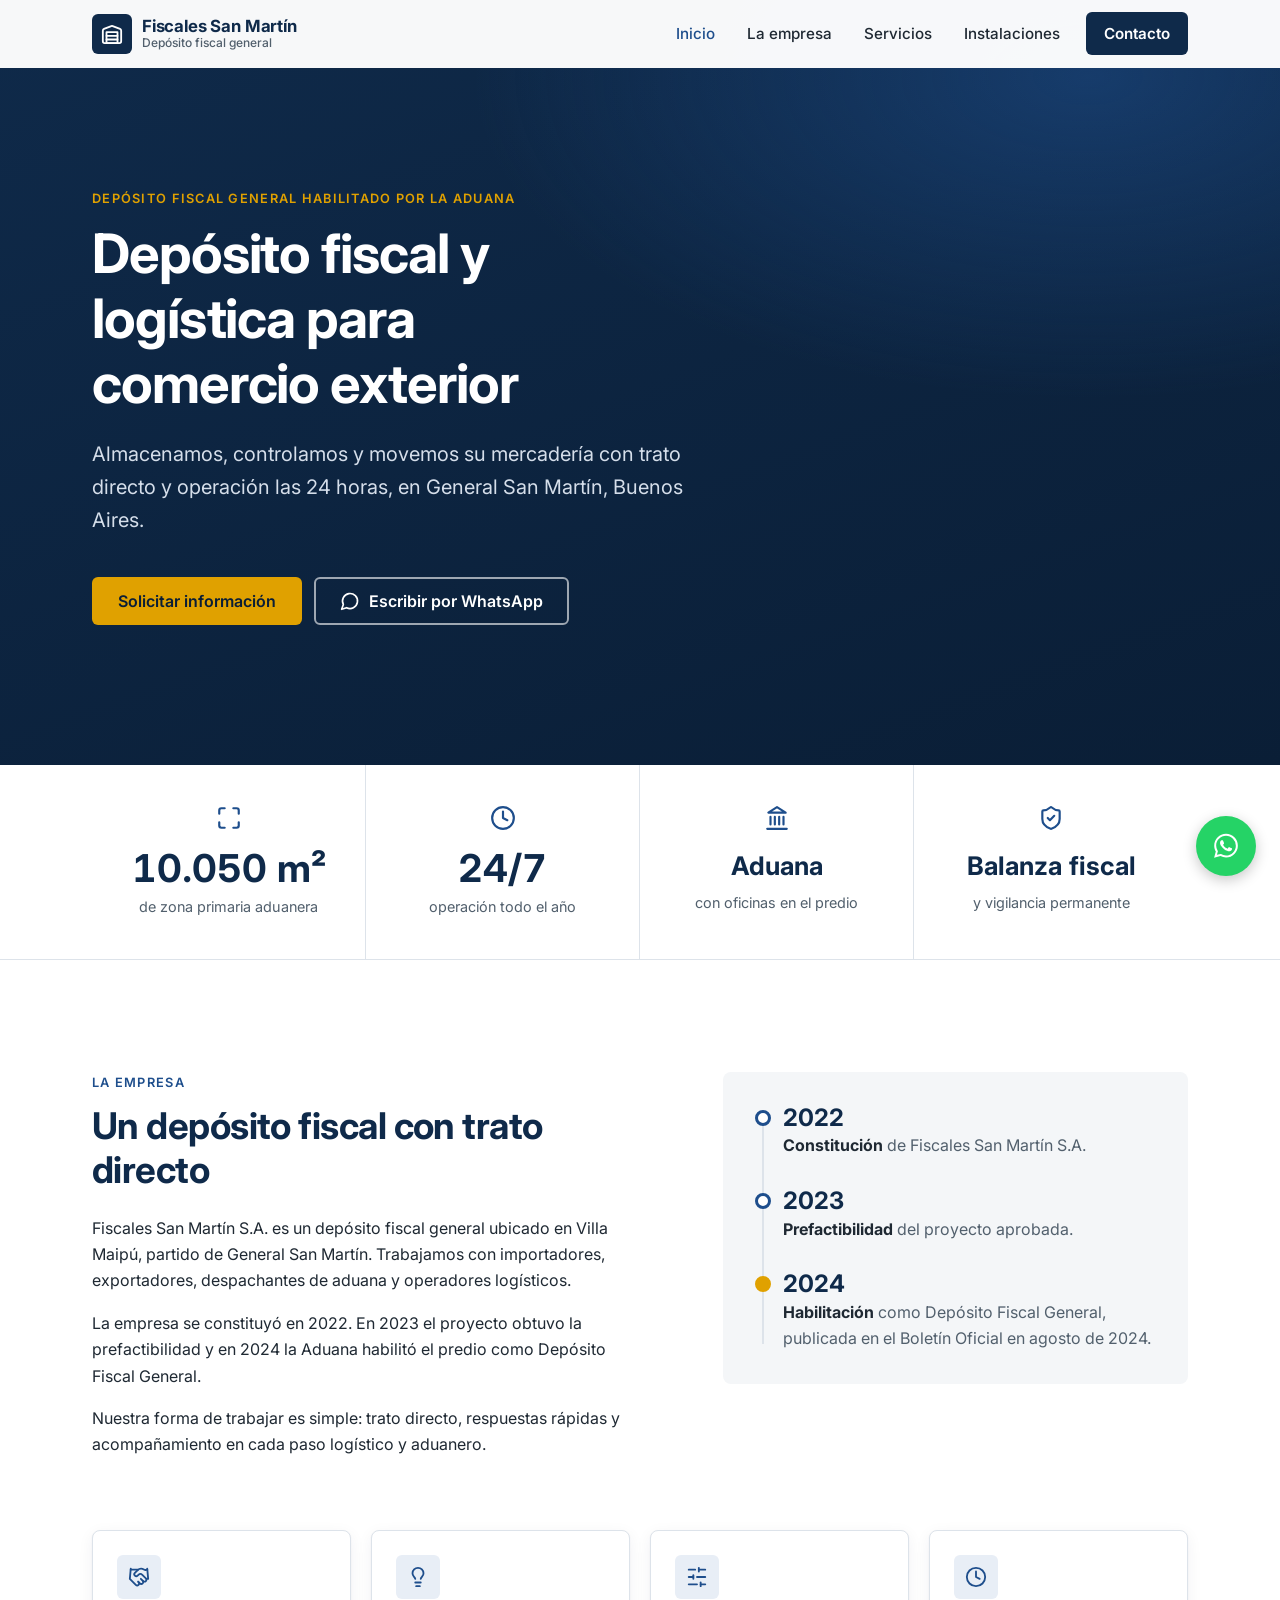
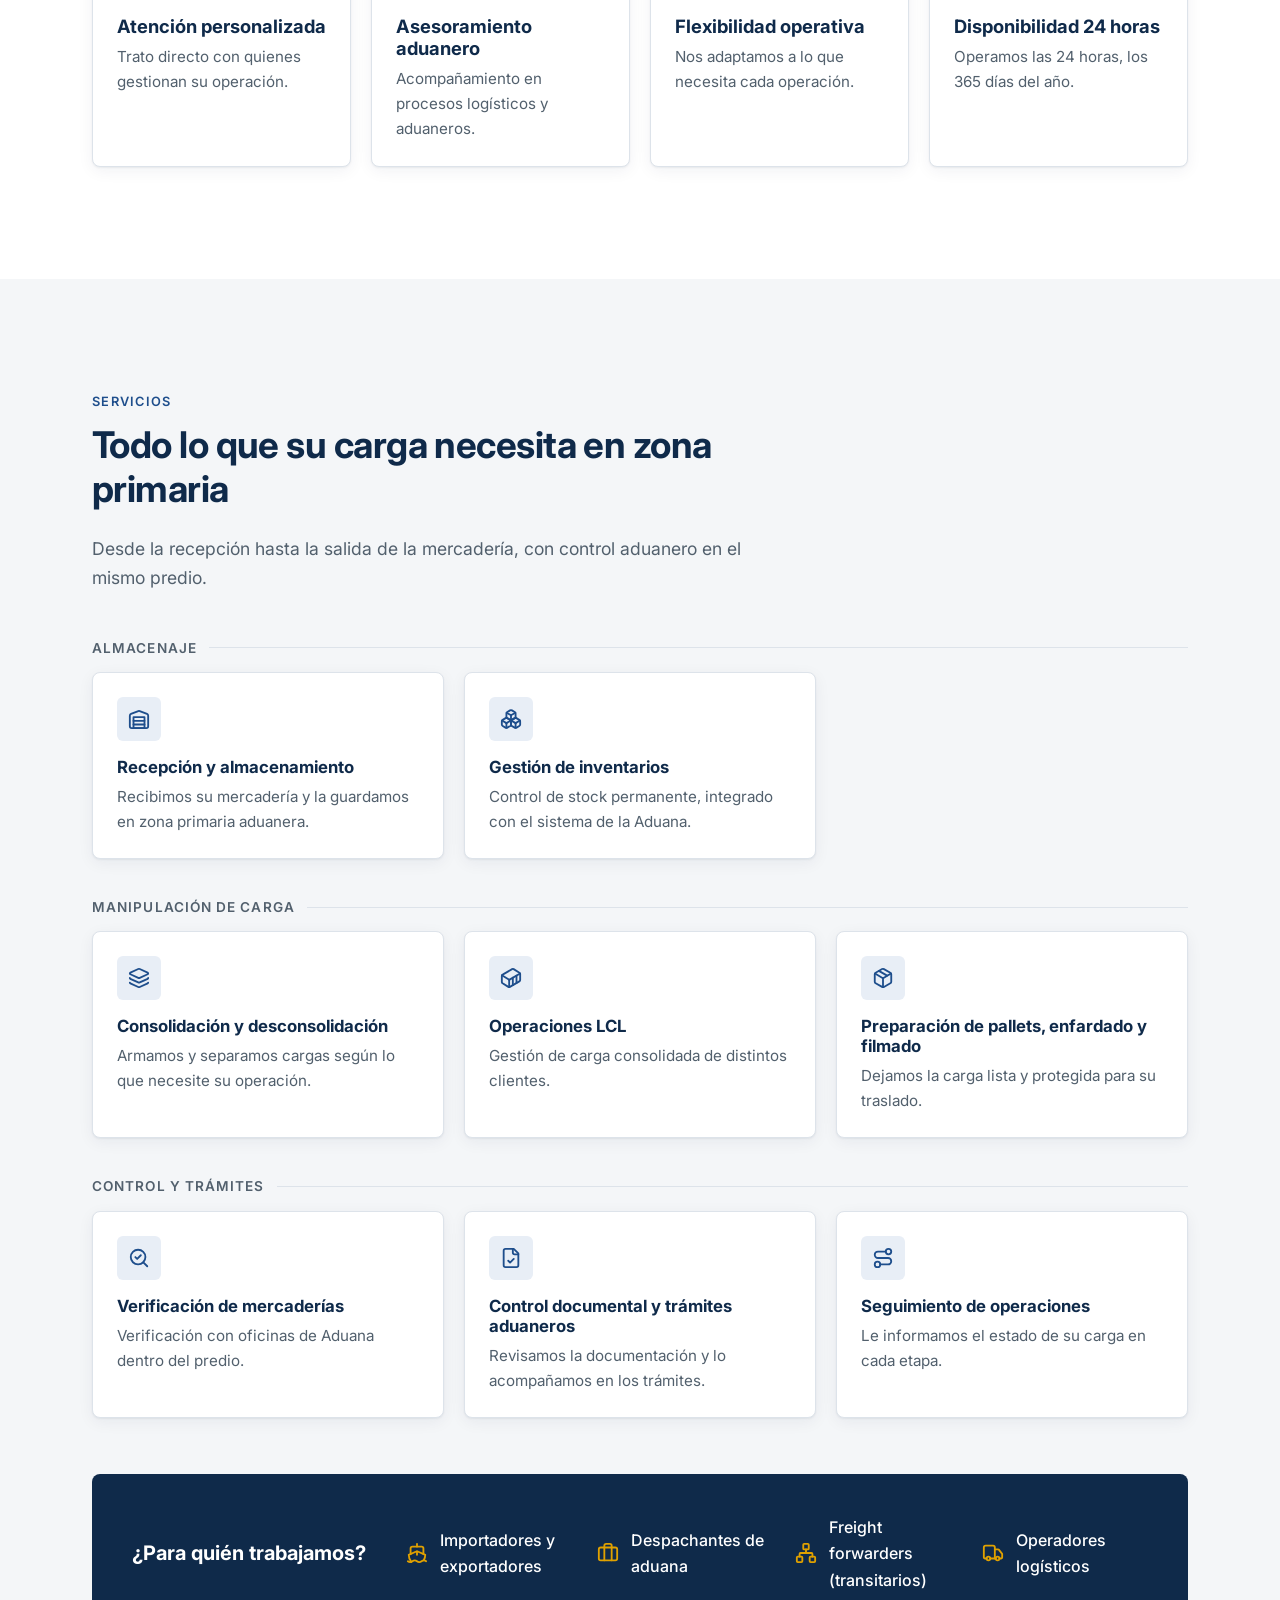
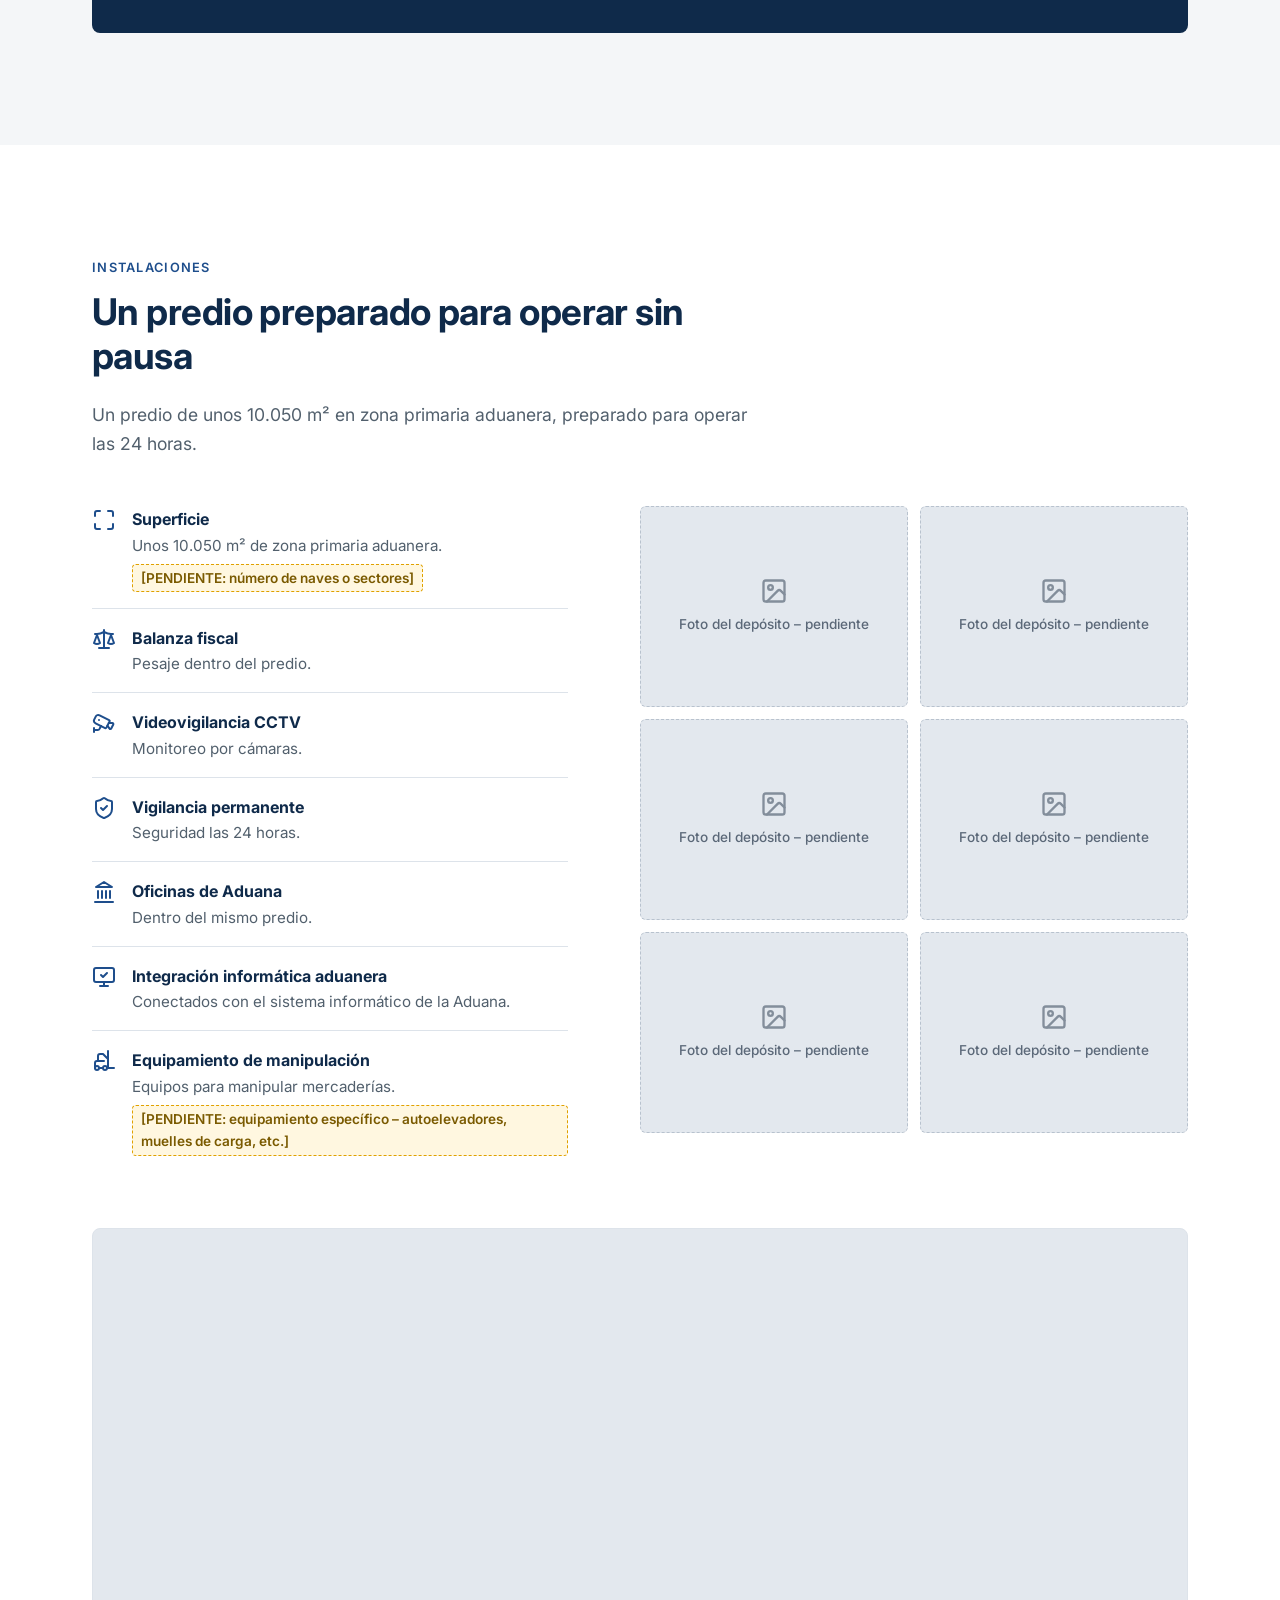
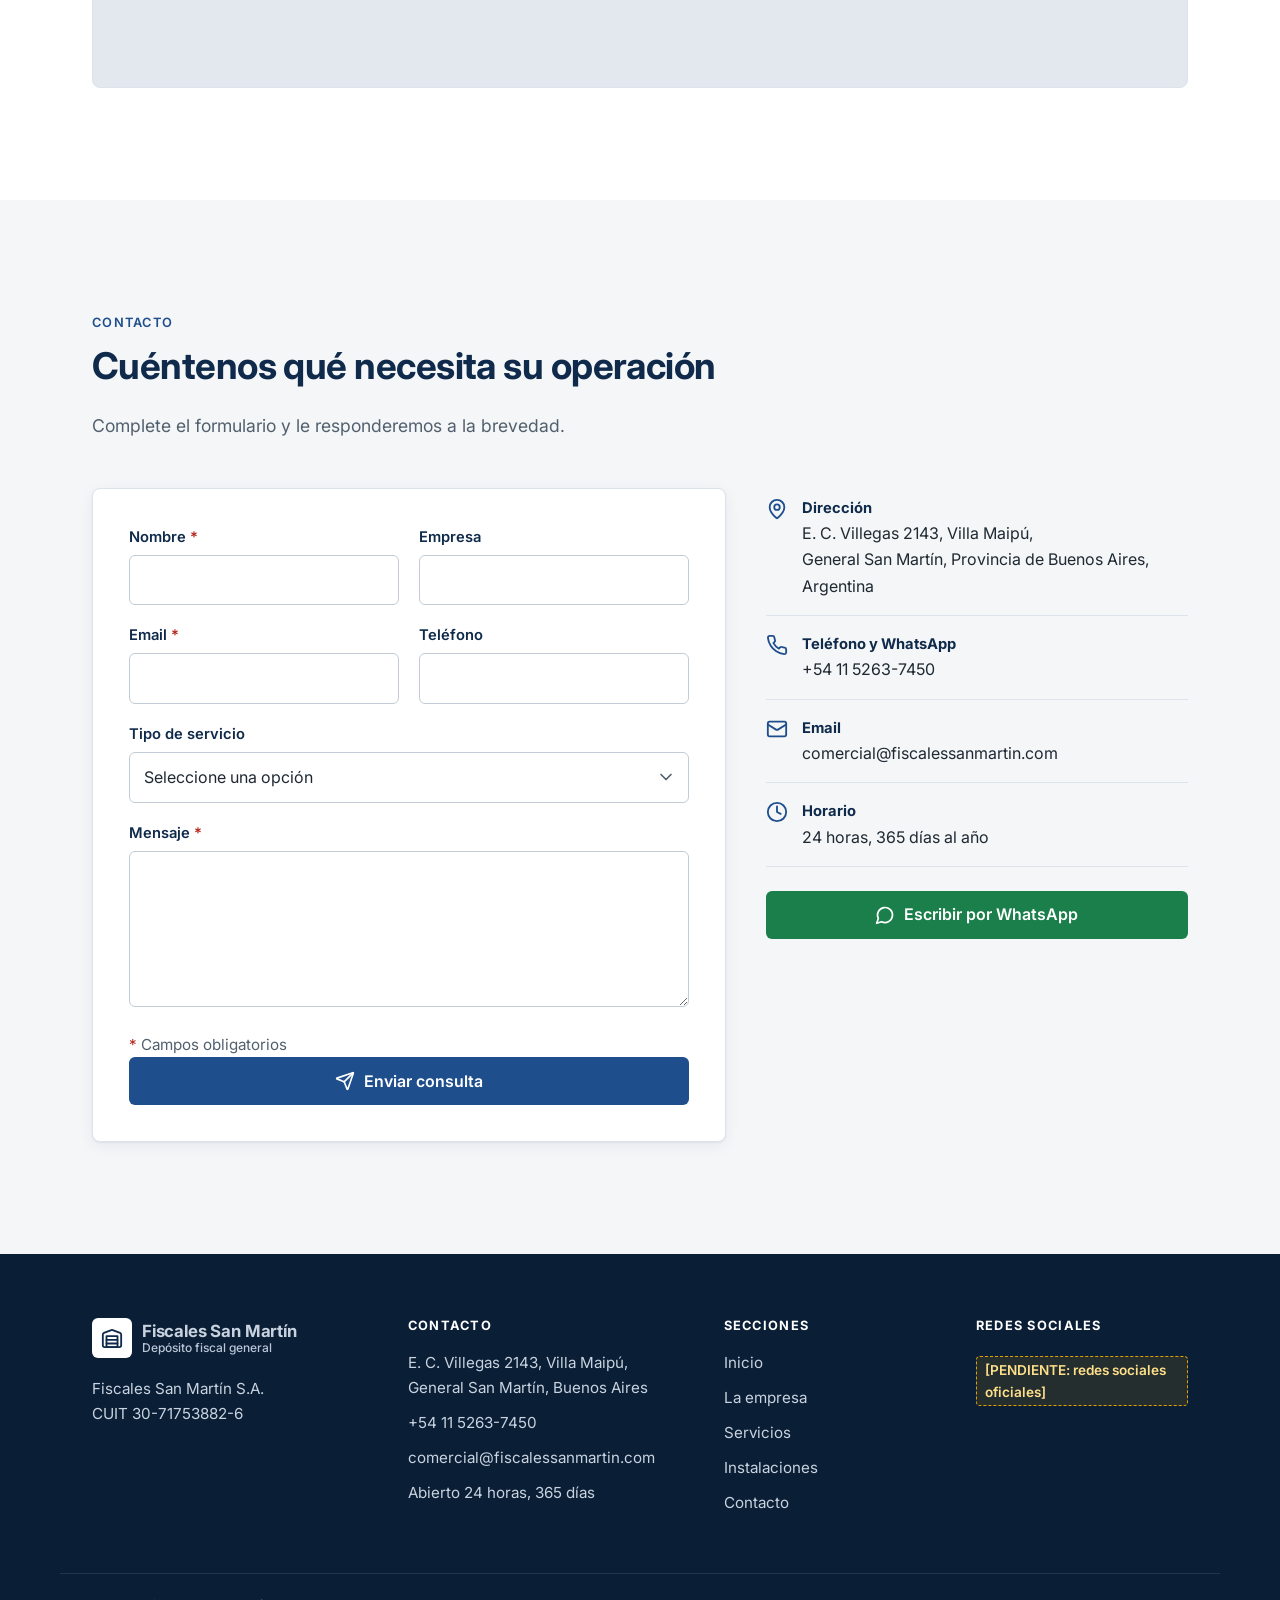
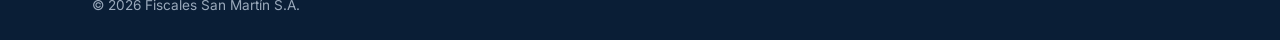
==== fiscales-san-martin/index.html @ 03396f0e "Add Fiscales San Martín S.A. one-page website proposal Co-Authored-By: Claude Opus 5.5 <noreply@anth" ====
<!DOCTYPE html>
<html lang="es-AR">
<head>
  <meta charset="UTF-8">
  <meta name="viewport" content="width=device-width, initial-scale=1">
  <title>Fiscales San Martín S.A. | Depósito fiscal en General San Martín</title>
  <meta name="description" content="Depósito fiscal general habilitado por la Aduana en General San Martín, Buenos Aires. Almacenaje, consolidación, LCL y trámites para comercio exterior, con operación las 24 horas.">
  <meta name="theme-color" content="#0F2A4A">

  <!-- Open Graph (vista previa al compartir el enlace) -->
  <meta property="og:type" content="website">
  <meta property="og:locale" content="es_AR">
  <meta property="og:title" content="Fiscales San Martín S.A. | Depósito fiscal en General San Martín">
  <meta property="og:description" content="Depósito fiscal y logística para comercio exterior. Operación las 24 horas en General San Martín, Buenos Aires.">
  <!-- PENDIENTE: cuando haya logo/foto real, agregar <meta property="og:image" content="https://.../img/og.jpg"> y <link rel="canonical"> con el dominio definitivo -->

  <link rel="icon" href="img/favicon.svg" type="image/svg+xml">

  <link rel="preconnect" href="https://fonts.googleapis.com">
  <link rel="preconnect" href="https://fonts.gstatic.com" crossorigin>
  <link href="https://fonts.googleapis.com/css2?family=Inter:wght@400;500;600;700&display=swap" rel="stylesheet">
  <link rel="stylesheet" href="css/styles.css">
  <script>document.documentElement.classList.add("js");</script>

  <!-- Datos estructurados para buscadores -->
  <script type="application/ld+json">
  {
    "@context": "https://schema.org",
    "@type": "LocalBusiness",
    "name": "Fiscales San Martín S.A.",
    "description": "Depósito fiscal general y logística para importación y exportación.",
    "taxID": "30-71753882-6",
    "telephone": "+54 11 5263-7450",
    "email": "comercial@fiscalessanmartin.com",
    "address": {
      "@type": "PostalAddress",
      "streetAddress": "E. C. Villegas 2143",
      "addressLocality": "Villa Maipú, General San Martín",
      "addressRegion": "Provincia de Buenos Aires",
      "addressCountry": "AR"
    },
    "openingHoursSpecification": {
      "@type": "OpeningHoursSpecification",
      "dayOfWeek": ["Monday", "Tuesday", "Wednesday", "Thursday", "Friday", "Saturday", "Sunday"],
      "opens": "00:00",
      "closes": "23:59"
    }
  }
  </script>
</head>
<body>
<svg xmlns="http://www.w3.org/2000/svg" style="display:none" aria-hidden="true">
  <!-- Iconos: Lucide v0.469.0 (licencia ISC) – https://lucide.dev -->
  <symbol id="i-warehouse" viewBox="0 0 24 24"><path d="M22 8.35V20a2 2 0 0 1-2 2H4a2 2 0 0 1-2-2V8.35A2 2 0 0 1 3.26 6.5l8-3.2a2 2 0 0 1 1.48 0l8 3.2A2 2 0 0 1 22 8.35Z" /> <path d="M6 18h12" /> <path d="M6 14h12" /> <rect width="12" height="12" x="6" y="10" /></symbol>
  <symbol id="i-package-open" viewBox="0 0 24 24"><path d="M12 22v-9" /> <path d="M15.17 2.21a1.67 1.67 0 0 1 1.63 0L21 4.57a1.93 1.93 0 0 1 0 3.36L8.82 14.79a1.655 1.655 0 0 1-1.64 0L3 12.43a1.93 1.93 0 0 1 0-3.36z" /> <path d="M20 13v3.87a2.06 2.06 0 0 1-1.11 1.83l-6 3.08a1.93 1.93 0 0 1-1.78 0l-6-3.08A2.06 2.06 0 0 1 4 16.87V13" /> <path d="M21 12.43a1.93 1.93 0 0 0 0-3.36L8.83 2.2a1.64 1.64 0 0 0-1.63 0L3 4.57a1.93 1.93 0 0 0 0 3.36l12.18 6.86a1.636 1.636 0 0 0 1.63 0z" /></symbol>
  <symbol id="i-boxes" viewBox="0 0 24 24"><path d="M2.97 12.92A2 2 0 0 0 2 14.63v3.24a2 2 0 0 0 .97 1.71l3 1.8a2 2 0 0 0 2.06 0L12 19v-5.5l-5-3-4.03 2.42Z" /> <path d="m7 16.5-4.74-2.85" /> <path d="m7 16.5 5-3" /> <path d="M7 16.5v5.17" /> <path d="M12 13.5V19l3.97 2.38a2 2 0 0 0 2.06 0l3-1.8a2 2 0 0 0 .97-1.71v-3.24a2 2 0 0 0-.97-1.71L17 10.5l-5 3Z" /> <path d="m17 16.5-5-3" /> <path d="m17 16.5 4.74-2.85" /> <path d="M17 16.5v5.17" /> <path d="M7.97 4.42A2 2 0 0 0 7 6.13v4.37l5 3 5-3V6.13a2 2 0 0 0-.97-1.71l-3-1.8a2 2 0 0 0-2.06 0l-3 1.8Z" /> <path d="M12 8 7.26 5.15" /> <path d="m12 8 4.74-2.85" /> <path d="M12 13.5V8" /></symbol>
  <symbol id="i-package" viewBox="0 0 24 24"><path d="M11 21.73a2 2 0 0 0 2 0l7-4A2 2 0 0 0 21 16V8a2 2 0 0 0-1-1.73l-7-4a2 2 0 0 0-2 0l-7 4A2 2 0 0 0 3 8v8a2 2 0 0 0 1 1.73z" /> <path d="M12 22V12" /> <path d="m3.3 7 7.703 4.734a2 2 0 0 0 1.994 0L20.7 7" /> <path d="m7.5 4.27 9 5.15" /></symbol>
  <symbol id="i-layers" viewBox="0 0 24 24"><path d="M12.83 2.18a2 2 0 0 0-1.66 0L2.6 6.08a1 1 0 0 0 0 1.83l8.58 3.91a2 2 0 0 0 1.66 0l8.58-3.9a1 1 0 0 0 0-1.83z" /> <path d="M2 12a1 1 0 0 0 .58.91l8.6 3.91a2 2 0 0 0 1.65 0l8.58-3.9A1 1 0 0 0 22 12" /> <path d="M2 17a1 1 0 0 0 .58.91l8.6 3.91a2 2 0 0 0 1.65 0l8.58-3.9A1 1 0 0 0 22 17" /></symbol>
  <symbol id="i-clipboard-check" viewBox="0 0 24 24"><rect width="8" height="4" x="8" y="2" rx="1" ry="1" /> <path d="M16 4h2a2 2 0 0 1 2 2v14a2 2 0 0 1-2 2H6a2 2 0 0 1-2-2V6a2 2 0 0 1 2-2h2" /> <path d="m9 14 2 2 4-4" /></symbol>
  <symbol id="i-file-check" viewBox="0 0 24 24"><path d="M15 2H6a2 2 0 0 0-2 2v16a2 2 0 0 0 2 2h12a2 2 0 0 0 2-2V7Z" /> <path d="M14 2v4a2 2 0 0 0 2 2h4" /> <path d="m9 15 2 2 4-4" /></symbol>
  <symbol id="i-route" viewBox="0 0 24 24"><circle cx="6" cy="19" r="3" /> <path d="M9 19h8.5a3.5 3.5 0 0 0 0-7h-11a3.5 3.5 0 0 1 0-7H15" /> <circle cx="18" cy="5" r="3" /></symbol>
  <symbol id="i-scale" viewBox="0 0 24 24"><path d="m16 16 3-8 3 8c-.87.65-1.92 1-3 1s-2.13-.35-3-1Z" /> <path d="m2 16 3-8 3 8c-.87.65-1.92 1-3 1s-2.13-.35-3-1Z" /> <path d="M7 21h10" /> <path d="M12 3v18" /> <path d="M3 7h2c2 0 5-1 7-2 2 1 5 2 7 2h2" /></symbol>
  <symbol id="i-cctv" viewBox="0 0 24 24"><path d="M16.75 12h3.632a1 1 0 0 1 .894 1.447l-2.034 4.069a1 1 0 0 1-1.708.134l-2.124-2.97" /> <path d="M17.106 9.053a1 1 0 0 1 .447 1.341l-3.106 6.211a1 1 0 0 1-1.342.447L3.61 12.3a2.92 2.92 0 0 1-1.3-3.91L3.69 5.6a2.92 2.92 0 0 1 3.92-1.3z" /> <path d="M2 19h3.76a2 2 0 0 0 1.8-1.1L9 15" /> <path d="M2 21v-4" /> <path d="M7 9h.01" /></symbol>
  <symbol id="i-shield-check" viewBox="0 0 24 24"><path d="M20 13c0 5-3.5 7.5-7.66 8.95a1 1 0 0 1-.67-.01C7.5 20.5 4 18 4 13V6a1 1 0 0 1 1-1c2 0 4.5-1.2 6.24-2.72a1.17 1.17 0 0 1 1.52 0C14.51 3.81 17 5 19 5a1 1 0 0 1 1 1z" /> <path d="m9 12 2 2 4-4" /></symbol>
  <symbol id="i-landmark" viewBox="0 0 24 24"><line x1="3" x2="21" y1="22" y2="22" /> <line x1="6" x2="6" y1="18" y2="11" /> <line x1="10" x2="10" y1="18" y2="11" /> <line x1="14" x2="14" y1="18" y2="11" /> <line x1="18" x2="18" y1="18" y2="11" /> <polygon points="12 2 20 7 4 7" /></symbol>
  <symbol id="i-monitor-check" viewBox="0 0 24 24"><path d="m9 10 2 2 4-4" /> <rect width="20" height="14" x="2" y="3" rx="2" /> <path d="M12 17v4" /> <path d="M8 21h8" /></symbol>
  <symbol id="i-forklift" viewBox="0 0 24 24"><path d="M12 12H5a2 2 0 0 0-2 2v5" /> <circle cx="13" cy="19" r="2" /> <circle cx="5" cy="19" r="2" /> <path d="M8 19h3m5-17v17h6M6 12V7c0-1.1.9-2 2-2h3l5 5" /></symbol>
  <symbol id="i-phone" viewBox="0 0 24 24"><path d="M22 16.92v3a2 2 0 0 1-2.18 2 19.79 19.79 0 0 1-8.63-3.07 19.5 19.5 0 0 1-6-6 19.79 19.79 0 0 1-3.07-8.67A2 2 0 0 1 4.11 2h3a2 2 0 0 1 2 1.72 12.84 12.84 0 0 0 .7 2.81 2 2 0 0 1-.45 2.11L8.09 9.91a16 16 0 0 0 6 6l1.27-1.27a2 2 0 0 1 2.11-.45 12.84 12.84 0 0 0 2.81.7A2 2 0 0 1 22 16.92z" /></symbol>
  <symbol id="i-mail" viewBox="0 0 24 24"><rect width="20" height="16" x="2" y="4" rx="2" /> <path d="m22 7-8.97 5.7a1.94 1.94 0 0 1-2.06 0L2 7" /></symbol>
  <symbol id="i-clock" viewBox="0 0 24 24"><circle cx="12" cy="12" r="10" /> <polyline points="12 6 12 12 16 14" /></symbol>
  <symbol id="i-message-circle" viewBox="0 0 24 24"><path d="M7.9 20A9 9 0 1 0 4 16.1L2 22Z" /></symbol>
  <symbol id="i-menu" viewBox="0 0 24 24"><line x1="4" x2="20" y1="12" y2="12" /> <line x1="4" x2="20" y1="6" y2="6" /> <line x1="4" x2="20" y1="18" y2="18" /></symbol>
  <symbol id="i-x" viewBox="0 0 24 24"><path d="M18 6 6 18" /> <path d="m6 6 12 12" /></symbol>
  <symbol id="i-handshake" viewBox="0 0 24 24"><path d="m11 17 2 2a1 1 0 1 0 3-3" /> <path d="m14 14 2.5 2.5a1 1 0 1 0 3-3l-3.88-3.88a3 3 0 0 0-4.24 0l-.88.88a1 1 0 1 1-3-3l2.81-2.81a5.79 5.79 0 0 1 7.06-.87l.47.28a2 2 0 0 0 1.42.25L21 4" /> <path d="m21 3 1 11h-2" /> <path d="M3 3 2 14l6.5 6.5a1 1 0 1 0 3-3" /> <path d="M3 4h8" /></symbol>
  <symbol id="i-lightbulb" viewBox="0 0 24 24"><path d="M15 14c.2-1 .7-1.7 1.5-2.5 1-.9 1.5-2.2 1.5-3.5A6 6 0 0 0 6 8c0 1 .2 2.2 1.5 3.5.7.7 1.3 1.5 1.5 2.5" /> <path d="M9 18h6" /> <path d="M10 22h4" /></symbol>
  <symbol id="i-sliders-horizontal" viewBox="0 0 24 24"><line x1="21" x2="14" y1="4" y2="4" /> <line x1="10" x2="3" y1="4" y2="4" /> <line x1="21" x2="12" y1="12" y2="12" /> <line x1="8" x2="3" y1="12" y2="12" /> <line x1="21" x2="16" y1="20" y2="20" /> <line x1="12" x2="3" y1="20" y2="20" /> <line x1="14" x2="14" y1="2" y2="6" /> <line x1="8" x2="8" y1="10" y2="14" /> <line x1="16" x2="16" y1="18" y2="22" /></symbol>
  <symbol id="i-map-pin" viewBox="0 0 24 24"><path d="M20 10c0 4.993-5.539 10.193-7.399 11.799a1 1 0 0 1-1.202 0C9.539 20.193 4 14.993 4 10a8 8 0 0 1 16 0" /> <circle cx="12" cy="10" r="3" /></symbol>
  <symbol id="i-ship" viewBox="0 0 24 24"><path d="M12 10.189V14" /> <path d="M12 2v3" /> <path d="M19 13V7a2 2 0 0 0-2-2H7a2 2 0 0 0-2 2v6" /> <path d="M19.38 20A11.6 11.6 0 0 0 21 14l-8.188-3.639a2 2 0 0 0-1.624 0L3 14a11.6 11.6 0 0 0 2.81 7.76" /> <path d="M2 21c.6.5 1.2 1 2.5 1 2.5 0 2.5-2 5-2 1.3 0 1.9.5 2.5 1s1.2 1 2.5 1c2.5 0 2.5-2 5-2 1.3 0 1.9.5 2.5 1" /></symbol>
  <symbol id="i-truck" viewBox="0 0 24 24"><path d="M14 18V6a2 2 0 0 0-2-2H4a2 2 0 0 0-2 2v11a1 1 0 0 0 1 1h2" /> <path d="M15 18H9" /> <path d="M19 18h2a1 1 0 0 0 1-1v-3.65a1 1 0 0 0-.22-.624l-3.48-4.35A1 1 0 0 0 17.52 8H14" /> <circle cx="17" cy="18" r="2" /> <circle cx="7" cy="18" r="2" /></symbol>
  <symbol id="i-briefcase" viewBox="0 0 24 24"><path d="M16 20V4a2 2 0 0 0-2-2h-4a2 2 0 0 0-2 2v16" /> <rect width="20" height="14" x="2" y="6" rx="2" /></symbol>
  <symbol id="i-image" viewBox="0 0 24 24"><rect width="18" height="18" x="3" y="3" rx="2" ry="2" /> <circle cx="9" cy="9" r="2" /> <path d="m21 15-3.086-3.086a2 2 0 0 0-2.828 0L6 21" /></symbol>
  <symbol id="i-send" viewBox="0 0 24 24"><path d="M14.536 21.686a.5.5 0 0 0 .937-.024l6.5-19a.496.496 0 0 0-.635-.635l-19 6.5a.5.5 0 0 0-.024.937l7.93 3.18a2 2 0 0 1 1.112 1.11z" /> <path d="m21.854 2.147-10.94 10.939" /></symbol>
  <symbol id="i-circle-check" viewBox="0 0 24 24"><circle cx="12" cy="12" r="10" /> <path d="m9 12 2 2 4-4" /></symbol>
  <symbol id="i-circle-alert" viewBox="0 0 24 24"><circle cx="12" cy="12" r="10" /> <line x1="12" x2="12" y1="8" y2="12" /> <line x1="12" x2="12.01" y1="16" y2="16" /></symbol>
  <symbol id="i-file-text" viewBox="0 0 24 24"><path d="M15 2H6a2 2 0 0 0-2 2v16a2 2 0 0 0 2 2h12a2 2 0 0 0 2-2V7Z" /> <path d="M14 2v4a2 2 0 0 0 2 2h4" /> <path d="M10 9H8" /> <path d="M16 13H8" /> <path d="M16 17H8" /></symbol>
  <symbol id="i-maximize" viewBox="0 0 24 24"><path d="M8 3H5a2 2 0 0 0-2 2v3" /> <path d="M21 8V5a2 2 0 0 0-2-2h-3" /> <path d="M3 16v3a2 2 0 0 0 2 2h3" /> <path d="M16 21h3a2 2 0 0 0 2-2v-3" /></symbol>
  <symbol id="i-building-2" viewBox="0 0 24 24"><path d="M6 22V4a2 2 0 0 1 2-2h8a2 2 0 0 1 2 2v18Z" /> <path d="M6 12H4a2 2 0 0 0-2 2v6a2 2 0 0 0 2 2h2" /> <path d="M18 9h2a2 2 0 0 1 2 2v9a2 2 0 0 1-2 2h-2" /> <path d="M10 6h4" /> <path d="M10 10h4" /> <path d="M10 14h4" /> <path d="M10 18h4" /></symbol>
  <symbol id="i-network" viewBox="0 0 24 24"><rect x="16" y="16" width="6" height="6" rx="1" /> <rect x="2" y="16" width="6" height="6" rx="1" /> <rect x="9" y="2" width="6" height="6" rx="1" /> <path d="M5 16v-3a1 1 0 0 1 1-1h12a1 1 0 0 1 1 1v3" /> <path d="M12 12V8" /></symbol>
  <symbol id="i-search-check" viewBox="0 0 24 24"><path d="m8 11 2 2 4-4" /> <circle cx="11" cy="11" r="8" /> <path d="m21 21-4.3-4.3" /></symbol>
  <symbol id="i-container" viewBox="0 0 24 24"><path d="M22 7.7c0-.6-.4-1.2-.8-1.5l-6.3-3.9a1.72 1.72 0 0 0-1.7 0l-10.3 6c-.5.2-.9.8-.9 1.4v6.6c0 .5.4 1.2.8 1.5l6.3 3.9a1.72 1.72 0 0 0 1.7 0l10.3-6c.5-.3.9-1 .9-1.5Z" /> <path d="M10 21.9V14L2.1 9.1" /> <path d="m10 14 11.9-6.9" /> <path d="M14 19.8v-8.1" /> <path d="M18 17.5V9.4" /></symbol>
  <symbol id="i-calendar-check" viewBox="0 0 24 24"><path d="M8 2v4" /> <path d="M16 2v4" /> <rect width="18" height="18" x="3" y="4" rx="2" /> <path d="M3 10h18" /> <path d="m9 16 2 2 4-4" /></symbol>
  <symbol id="i-users" viewBox="0 0 24 24"><path d="M16 21v-2a4 4 0 0 0-4-4H6a4 4 0 0 0-4 4v2" /> <circle cx="9" cy="7" r="4" /> <path d="M22 21v-2a4 4 0 0 0-3-3.87" /> <path d="M16 3.13a4 4 0 0 1 0 7.75" /></symbol>
</svg>

  <a class="skip-link" href="#contenido">Saltar al contenido</a>

  <!-- ============ CABECERA / MENÚ ============ -->
  <header class="site-header" id="cabecera">
    <div class="container header-inner">
      <!-- PENDIENTE: reemplazar este logotipo provisional por el logo oficial en alta resolución (img/logo.svg o img/logo.png) -->
      <a class="brand" href="#inicio" aria-label="Fiscales San Martín S.A. – Inicio">
        <span class="brand-mark" aria-hidden="true"><svg class="icon"><use href="#i-warehouse"/></svg></span>
        <span class="brand-text">
          <span class="brand-name">Fiscales San Martín</span>
          <span class="brand-sub">Depósito fiscal general</span>
        </span>
      </a>

      <button class="nav-toggle" type="button" aria-expanded="false" aria-controls="menu-principal">
        <span class="visually-hidden">Abrir menú</span>
        <svg class="icon icon-open" aria-hidden="true"><use href="#i-menu"/></svg>
        <svg class="icon icon-close" aria-hidden="true"><use href="#i-x"/></svg>
      </button>

      <nav class="main-nav" id="menu-principal" aria-label="Menú principal">
        <ul>
          <li><a href="#inicio">Inicio</a></li>
          <li><a href="#empresa">La empresa</a></li>
          <li><a href="#servicios">Servicios</a></li>
          <li><a href="#instalaciones">Instalaciones</a></li>
          <li><a href="#contacto" class="nav-cta">Contacto</a></li>
        </ul>
      </nav>
    </div>
  </header>

  <main id="contenido">

    <!-- ============ INICIO (HERO) ============ -->
    <!-- Fondo: degradado azul liso. Cuando haya foto real del depósito, ver README («Foto de fondo del inicio»). -->
    <section class="hero" id="inicio" aria-labelledby="hero-title">
      <div class="container hero-inner">
        <p class="eyebrow eyebrow-light">Depósito Fiscal General habilitado por la Aduana</p>
        <h1 id="hero-title">Depósito fiscal y logística para comercio exterior</h1>
        <p class="hero-lead">Almacenamos, controlamos y movemos su mercadería con trato directo y operación las 24 horas, en General San Martín, Buenos Aires.</p>
        <div class="hero-actions">
          <a class="btn btn-accent" href="#contacto">Solicitar información</a>
          <a class="btn btn-outline-light" data-wa href="https://wa.me/5491152637450?text=Hola%2C%20quiero%20informaci%C3%B3n%20sobre%20sus%20servicios%20de%20dep%C3%B3sito%20fiscal." target="_blank" rel="noopener">
            <svg class="icon" aria-hidden="true"><use href="#i-message-circle"/></svg>
            Escribir por WhatsApp
          </a>
        </div>
      </div>
    </section>

    <!-- ============ FRANJA DE CIFRAS ============ -->
    <section class="stats" aria-label="Datos principales">
      <div class="container">
        <ul class="stats-grid">
          <li class="stat reveal">
            <svg class="icon stat-icon" aria-hidden="true"><use href="#i-maximize"/></svg>
            <p class="stat-value"><span class="counter" data-target="10050" data-format="miles">10.050</span>&nbsp;m²</p>
            <p class="stat-label">de zona primaria aduanera</p>
          </li>
          <li class="stat reveal">
            <svg class="icon stat-icon" aria-hidden="true"><use href="#i-clock"/></svg>
            <p class="stat-value"><span class="counter" data-target="24">24</span>/<span class="counter" data-target="7">7</span></p>
            <p class="stat-label">operación todo el año</p>
          </li>
          <li class="stat reveal">
            <svg class="icon stat-icon" aria-hidden="true"><use href="#i-landmark"/></svg>
            <p class="stat-value stat-value-text">Aduana</p>
            <p class="stat-label">con oficinas en el predio</p>
          </li>
          <li class="stat reveal">
            <svg class="icon stat-icon" aria-hidden="true"><use href="#i-shield-check"/></svg>
            <p class="stat-value stat-value-text">Balanza fiscal</p>
            <p class="stat-label">y vigilancia permanente</p>
          </li>
        </ul>
      </div>
    </section>

    <!-- ============ LA EMPRESA ============ -->
    <section class="section" id="empresa" aria-labelledby="empresa-title">
      <div class="container">
        <div class="split">
          <div class="reveal">
            <p class="eyebrow">La empresa</p>
            <h2 id="empresa-title">Un depósito fiscal con trato directo</h2>
            <p>Fiscales San Martín S.A. es un depósito fiscal general ubicado en Villa Maipú, partido de General San Martín. Trabajamos con importadores, exportadores, despachantes de aduana y operadores logísticos.</p>
            <p>La empresa se constituyó en 2022. En 2023 el proyecto obtuvo la prefactibilidad y en 2024 la Aduana habilitó el predio como Depósito Fiscal General.</p>
            <p>Nuestra forma de trabajar es simple: trato directo, respuestas rápidas y acompañamiento en cada paso logístico y aduanero.</p>
          </div>

          <ol class="timeline reveal" aria-label="Hitos de la empresa">
            <li>
              <span class="timeline-year">2022</span>
              <span class="timeline-text"><strong>Constitución</strong> de Fiscales San Martín S.A.</span>
            </li>
            <li>
              <span class="timeline-year">2023</span>
              <span class="timeline-text"><strong>Prefactibilidad</strong> del proyecto aprobada.</span>
            </li>
            <li>
              <span class="timeline-year">2024</span>
              <span class="timeline-text"><strong>Habilitación</strong> como Depósito Fiscal General, publicada en el Boletín Oficial en agosto de 2024.</span>
            </li>
          </ol>
        </div>

        <ul class="card-grid card-grid-4 strengths">
          <li class="card reveal">
            <span class="card-icon" aria-hidden="true"><svg class="icon"><use href="#i-handshake"/></svg></span>
            <h3>Atención personalizada</h3>
            <p>Trato directo con quienes gestionan su operación.</p>
          </li>
          <li class="card reveal">
            <span class="card-icon" aria-hidden="true"><svg class="icon"><use href="#i-lightbulb"/></svg></span>
            <h3>Asesoramiento aduanero</h3>
            <p>Acompañamiento en procesos logísticos y aduaneros.</p>
          </li>
          <li class="card reveal">
            <span class="card-icon" aria-hidden="true"><svg class="icon"><use href="#i-sliders-horizontal"/></svg></span>
            <h3>Flexibilidad operativa</h3>
            <p>Nos adaptamos a lo que necesita cada operación.</p>
          </li>
          <li class="card reveal">
            <span class="card-icon" aria-hidden="true"><svg class="icon"><use href="#i-clock"/></svg></span>
            <h3>Disponibilidad 24 horas</h3>
            <p>Operamos las 24 horas, los 365 días del año.</p>
          </li>
        </ul>
      </div>
    </section>

    <!-- ============ SERVICIOS ============ -->
    <section class="section section-alt" id="servicios" aria-labelledby="servicios-title">
      <div class="container">
        <div class="section-head reveal">
          <p class="eyebrow">Servicios</p>
          <h2 id="servicios-title">Todo lo que su carga necesita en zona primaria</h2>
          <p class="section-lead">Desde la recepción hasta la salida de la mercadería, con control aduanero en el mismo predio.</p>
        </div>

        <div class="service-group">
          <h3 class="group-title reveal">Almacenaje</h3>
          <ul class="card-grid card-grid-3">
            <li class="card reveal">
              <span class="card-icon" aria-hidden="true"><svg class="icon"><use href="#i-warehouse"/></svg></span>
              <h4>Recepción y almacenamiento</h4>
              <p>Recibimos su mercadería y la guardamos en zona primaria aduanera.</p>
            </li>
            <li class="card reveal">
              <span class="card-icon" aria-hidden="true"><svg class="icon"><use href="#i-boxes"/></svg></span>
              <h4>Gestión de inventarios</h4>
              <p>Control de stock permanente, integrado con el sistema de la Aduana.</p>
            </li>
          </ul>
        </div>

        <div class="service-group">
          <h3 class="group-title reveal">Manipulación de carga</h3>
          <ul class="card-grid card-grid-3">
            <li class="card reveal">
              <span class="card-icon" aria-hidden="true"><svg class="icon"><use href="#i-layers"/></svg></span>
              <h4>Consolidación y desconsolidación</h4>
              <p>Armamos y separamos cargas según lo que necesite su operación.</p>
            </li>
            <li class="card reveal">
              <span class="card-icon" aria-hidden="true"><svg class="icon"><use href="#i-container"/></svg></span>
              <h4>Operaciones LCL</h4>
              <p>Gestión de carga consolidada de distintos clientes.</p>
            </li>
            <li class="card reveal">
              <span class="card-icon" aria-hidden="true"><svg class="icon"><use href="#i-package"/></svg></span>
              <h4>Preparación de pallets, enfardado y filmado</h4>
              <p>Dejamos la carga lista y protegida para su traslado.</p>
            </li>
          </ul>
        </div>

        <div class="service-group">
          <h3 class="group-title reveal">Control y trámites</h3>
          <ul class="card-grid card-grid-3">
            <li class="card reveal">
              <span class="card-icon" aria-hidden="true"><svg class="icon"><use href="#i-search-check"/></svg></span>
              <h4>Verificación de mercaderías</h4>
              <p>Verificación con oficinas de Aduana dentro del predio.</p>
            </li>
            <li class="card reveal">
              <span class="card-icon" aria-hidden="true"><svg class="icon"><use href="#i-file-check"/></svg></span>
              <h4>Control documental y trámites aduaneros</h4>
              <p>Revisamos la documentación y lo acompañamos en los trámites.</p>
            </li>
            <li class="card reveal">
              <span class="card-icon" aria-hidden="true"><svg class="icon"><use href="#i-route"/></svg></span>
              <h4>Seguimiento de operaciones</h4>
              <p>Le informamos el estado de su carga en cada etapa.</p>
            </li>
          </ul>
        </div>

        <div class="audience reveal">
          <h3 class="audience-title">¿Para quién trabajamos?</h3>
          <ul class="audience-list">
            <li><svg class="icon" aria-hidden="true"><use href="#i-ship"/></svg>Importadores y exportadores</li>
            <li><svg class="icon" aria-hidden="true"><use href="#i-briefcase"/></svg>Despachantes de aduana</li>
            <li><svg class="icon" aria-hidden="true"><use href="#i-network"/></svg>Freight forwarders (transitarios)</li>
            <li><svg class="icon" aria-hidden="true"><use href="#i-truck"/></svg>Operadores logísticos</li>
          </ul>
        </div>
      </div>
    </section>

    <!-- ============ INSTALACIONES ============ -->
    <section class="section" id="instalaciones" aria-labelledby="instalaciones-title">
      <div class="container">
        <div class="section-head reveal">
          <p class="eyebrow">Instalaciones</p>
          <h2 id="instalaciones-title">Un predio preparado para operar sin pausa</h2>
          <p class="section-lead">Un predio de unos 10.050 m² en zona primaria aduanera, preparado para operar las 24 horas.</p>
        </div>

        <div class="split split-facilities">
          <ul class="feature-list reveal">
            <li>
              <svg class="icon" aria-hidden="true"><use href="#i-maximize"/></svg>
              <div><strong>Superficie</strong><span>Unos 10.050 m² de zona primaria aduanera.</span>
                <span class="pendiente">[PENDIENTE: número de naves o sectores]</span></div>
            </li>
            <li>
              <svg class="icon" aria-hidden="true"><use href="#i-scale"/></svg>
              <div><strong>Balanza fiscal</strong><span>Pesaje dentro del predio.</span></div>
            </li>
            <li>
              <svg class="icon" aria-hidden="true"><use href="#i-cctv"/></svg>
              <div><strong>Videovigilancia CCTV</strong><span>Monitoreo por cámaras.</span></div>
            </li>
            <li>
              <svg class="icon" aria-hidden="true"><use href="#i-shield-check"/></svg>
              <div><strong>Vigilancia permanente</strong><span>Seguridad las 24 horas.</span></div>
            </li>
            <li>
              <svg class="icon" aria-hidden="true"><use href="#i-landmark"/></svg>
              <div><strong>Oficinas de Aduana</strong><span>Dentro del mismo predio.</span></div>
            </li>
            <li>
              <svg class="icon" aria-hidden="true"><use href="#i-monitor-check"/></svg>
              <div><strong>Integración informática aduanera</strong><span>Conectados con el sistema informático de la Aduana.</span></div>
            </li>
            <li>
              <svg class="icon" aria-hidden="true"><use href="#i-forklift"/></svg>
              <div><strong>Equipamiento de manipulación</strong><span>Equipos para manipular mercaderías.</span>
                <span class="pendiente">[PENDIENTE: equipamiento específico – autoelevadores, muelles de carga, etc.]</span></div>
            </li>
          </ul>

          <!-- Galería: reemplazar cada <div class="photo-placeholder"> por
               <img src="img/deposito-1.jpg" alt="Descripción de la foto" loading="lazy" width="800" height="600">
               (ver README). -->
          <ul class="gallery reveal" aria-label="Galería de fotos del depósito">
            <li><div class="photo-placeholder" role="img" aria-label="Foto del depósito pendiente"><svg class="icon" aria-hidden="true"><use href="#i-image"/></svg><span>Foto del depósito – pendiente</span></div></li>
            <li><div class="photo-placeholder" role="img" aria-label="Foto del depósito pendiente"><svg class="icon" aria-hidden="true"><use href="#i-image"/></svg><span>Foto del depósito – pendiente</span></div></li>
            <li><div class="photo-placeholder" role="img" aria-label="Foto del depósito pendiente"><svg class="icon" aria-hidden="true"><use href="#i-image"/></svg><span>Foto del depósito – pendiente</span></div></li>
            <li><div class="photo-placeholder" role="img" aria-label="Foto del depósito pendiente"><svg class="icon" aria-hidden="true"><use href="#i-image"/></svg><span>Foto del depósito – pendiente</span></div></li>
            <li><div class="photo-placeholder" role="img" aria-label="Foto del depósito pendiente"><svg class="icon" aria-hidden="true"><use href="#i-image"/></svg><span>Foto del depósito – pendiente</span></div></li>
            <li><div class="photo-placeholder" role="img" aria-label="Foto del depósito pendiente"><svg class="icon" aria-hidden="true"><use href="#i-image"/></svg><span>Foto del depósito – pendiente</span></div></li>
          </ul>
        </div>

        <div class="map-wrap reveal">
          <iframe
            title="Mapa: E. C. Villegas 2143, Villa Maipú, General San Martín"
            src="https://www.google.com/maps?q=E.+C.+Villegas+2143,+Villa+Maip%C3%BA,+General+San+Mart%C3%ADn,+Buenos+Aires,+Argentina&output=embed"
            loading="lazy"
            referrerpolicy="no-referrer-when-downgrade"
            allowfullscreen></iframe>
        </div>
      </div>
    </section>

    <!-- ============ CONTACTO ============ -->
    <section class="section section-alt" id="contacto" aria-labelledby="contacto-title">
      <div class="container">
        <div class="section-head reveal">
          <p class="eyebrow">Contacto</p>
          <h2 id="contacto-title">Cuéntenos qué necesita su operación</h2>
          <p class="section-lead">Complete el formulario y le responderemos a la brevedad.</p>
        </div>

        <div class="contact-grid">
          <form class="contact-form card reveal" id="form-contacto" novalidate>
            <div class="form-row">
              <div class="field">
                <label for="f-nombre">Nombre <span class="req" aria-hidden="true">*</span></label>
                <input id="f-nombre" name="nombre" type="text" autocomplete="name" required aria-describedby="e-nombre">
                <p class="field-error" id="e-nombre" aria-live="polite"></p>
              </div>
              <div class="field">
                <label for="f-empresa">Empresa</label>
                <input id="f-empresa" name="empresa" type="text" autocomplete="organization">
              </div>
            </div>
            <div class="form-row">
              <div class="field">
                <label for="f-email">Email <span class="req" aria-hidden="true">*</span></label>
                <input id="f-email" name="email" type="email" autocomplete="email" required aria-describedby="e-email">
                <p class="field-error" id="e-email" aria-live="polite"></p>
              </div>
              <div class="field">
                <label for="f-telefono">Teléfono</label>
                <input id="f-telefono" name="telefono" type="tel" autocomplete="tel">
              </div>
            </div>
            <div class="field">
              <label for="f-servicio">Tipo de servicio</label>
              <select id="f-servicio" name="servicio">
                <option value="">Seleccione una opción</option>
                <option>Almacenamiento</option>
                <option>Consolidación / desconsolidación</option>
                <option>LCL</option>
                <option>Verificación</option>
                <option>Preparación de pallets / enfardado / filmado</option>
                <option>Trámites aduaneros</option>
                <option>Otro</option>
              </select>
            </div>
            <div class="field">
              <label for="f-mensaje">Mensaje <span class="req" aria-hidden="true">*</span></label>
              <textarea id="f-mensaje" name="mensaje" rows="5" required aria-describedby="e-mensaje"></textarea>
              <p class="field-error" id="e-mensaje" aria-live="polite"></p>
            </div>
            <!-- Campo trampa contra spam: invisible para personas -->
            <div class="hp" aria-hidden="true">
              <label for="f-web">No completar</label>
              <input id="f-web" name="_gotcha" type="text" tabindex="-1" autocomplete="off">
            </div>
            <p class="form-note"><span class="req" aria-hidden="true">*</span> Campos obligatorios</p>
            <button class="btn btn-primary btn-block" type="submit">
              <svg class="icon" aria-hidden="true"><use href="#i-send"/></svg>
              <span class="btn-label">Enviar consulta</span>
            </button>
            <div class="form-status" id="form-status" role="status" aria-live="polite" hidden></div>
          </form>

          <aside class="contact-info reveal" aria-label="Datos de contacto">
            <ul class="info-list">
              <li>
                <svg class="icon" aria-hidden="true"><use href="#i-map-pin"/></svg>
                <div><strong>Dirección</strong>
                  <address>E. C. Villegas 2143, Villa Maipú,<br>General San Martín, Provincia de Buenos Aires, Argentina</address></div>
              </li>
              <li>
                <svg class="icon" aria-hidden="true"><use href="#i-phone"/></svg>
                <div><strong>Teléfono y WhatsApp</strong>
                  <a href="tel:+541152637450">+54 11 5263-7450</a></div>
              </li>
              <li>
                <svg class="icon" aria-hidden="true"><use href="#i-mail"/></svg>
                <div><strong>Email</strong>
                  <!-- REVISAR: el dominio del correo (fiscalessanmartin.com) no coincide con el de la web actual (fiscalsanmartin.ar). Confirmar cuál es el correcto. -->
                  <a href="mailto:comercial@fiscalessanmartin.com">comercial@fiscalessanmartin.com</a></div>
              </li>
              <li>
                <svg class="icon" aria-hidden="true"><use href="#i-clock"/></svg>
                <div><strong>Horario</strong>
                  <span>24 horas, 365 días al año</span></div>
              </li>
            </ul>
            <a class="btn btn-whatsapp btn-block" data-wa href="https://wa.me/5491152637450?text=Hola%2C%20quiero%20informaci%C3%B3n%20sobre%20sus%20servicios%20de%20dep%C3%B3sito%20fiscal." target="_blank" rel="noopener">
              <svg class="icon" aria-hidden="true"><use href="#i-message-circle"/></svg>
              Escribir por WhatsApp
            </a>
          </aside>
        </div>
      </div>
    </section>
  </main>

  <!-- ============ PIE DE PÁGINA ============ -->
  <footer class="site-footer">
    <div class="container footer-grid">
      <div class="footer-brand">
        <!-- PENDIENTE: logo oficial en alta resolución -->
        <a class="brand brand-light" href="#inicio" aria-label="Fiscales San Martín S.A. – Inicio">
          <span class="brand-mark" aria-hidden="true"><svg class="icon"><use href="#i-warehouse"/></svg></span>
          <span class="brand-text">
            <span class="brand-name">Fiscales San Martín</span>
            <span class="brand-sub">Depósito fiscal general</span>
          </span>
        </a>
        <p>Fiscales San Martín S.A.<br>CUIT 30-71753882-6</p>
      </div>

      <div>
        <h2 class="footer-title">Contacto</h2>
        <ul class="footer-list">
          <li>E. C. Villegas 2143, Villa Maipú, General San Martín, Buenos Aires</li>
          <li><a href="tel:+541152637450">+54 11 5263-7450</a></li>
          <!-- REVISAR dominio del email (ver nota en la sección Contacto) -->
          <li><a href="mailto:comercial@fiscalessanmartin.com">comercial@fiscalessanmartin.com</a></li>
          <li>Abierto 24 horas, 365 días</li>
        </ul>
      </div>

      <nav aria-label="Menú del pie de página">
        <h2 class="footer-title">Secciones</h2>
        <ul class="footer-list">
          <li><a href="#inicio">Inicio</a></li>
          <li><a href="#empresa">La empresa</a></li>
          <li><a href="#servicios">Servicios</a></li>
          <li><a href="#instalaciones">Instalaciones</a></li>
          <li><a href="#contacto">Contacto</a></li>
        </ul>
      </nav>

      <div>
        <h2 class="footer-title">Redes sociales</h2>
        <!-- PENDIENTE: agregar enlaces a las redes sociales oficiales -->
        <p class="pendiente pendiente-dark">[PENDIENTE: redes sociales oficiales]</p>
      </div>
    </div>
    <div class="container footer-bottom">
      <p>© 2026 Fiscales San Martín S.A.</p>
    </div>
  </footer>

  <!-- ============ BOTÓN FLOTANTE DE WHATSAPP ============ -->
  <a class="wa-float" data-wa href="https://wa.me/5491152637450?text=Hola%2C%20quiero%20informaci%C3%B3n%20sobre%20sus%20servicios%20de%20dep%C3%B3sito%20fiscal." target="_blank" rel="noopener" aria-label="Escribir por WhatsApp">
    <svg viewBox="0 0 32 32" aria-hidden="true"><path fill="currentColor" d="M16.04 3C9.08 3 3.43 8.64 3.43 15.6c0 2.22.58 4.39 1.69 6.3L3.33 28.5l6.77-1.77a12.56 12.56 0 0 0 5.94 1.51h.01c6.95 0 12.61-5.65 12.61-12.6 0-3.37-1.31-6.53-3.69-8.91A12.53 12.53 0 0 0 16.04 3Zm0 23.1h-.01c-1.88 0-3.72-.5-5.33-1.46l-.38-.23-4.02 1.05 1.07-3.92-.25-.4a10.43 10.43 0 0 1-1.6-5.55c0-5.78 4.71-10.48 10.5-10.48 2.8 0 5.43 1.09 7.41 3.07a10.42 10.42 0 0 1 3.07 7.42c0 5.78-4.71 10.5-10.46 10.5Zm5.75-7.85c-.31-.16-1.86-.92-2.15-1.02-.29-.11-.5-.16-.71.16-.21.31-.82 1.02-1 1.23-.18.21-.37.24-.68.08-.31-.16-1.33-.49-2.53-1.56-.94-.83-1.57-1.86-1.75-2.18-.18-.31-.02-.48.14-.64.14-.14.31-.37.47-.55.16-.18.21-.31.31-.52.1-.21.05-.39-.03-.55-.08-.16-.71-1.71-.97-2.34-.26-.62-.52-.53-.71-.54h-.6c-.21 0-.55.08-.84.39-.29.31-1.1 1.08-1.1 2.62 0 1.55 1.13 3.04 1.28 3.25.16.21 2.22 3.39 5.38 4.75.75.32 1.34.52 1.8.66.75.24 1.44.21 1.98.13.6-.09 1.86-.76 2.12-1.5.26-.73.26-1.36.18-1.5-.08-.13-.29-.21-.6-.37Z"/></svg>
  </a>

  <script src="js/main.js" defer></script>
</body>
</html>
---- fiscales-san-martin/css/styles.css ----
/* ==========================================================================
   Fiscales San Martín S.A. – Hoja de estilos
   Colores y medidas principales: cambiarlos aquí (variables :root).
   ========================================================================== */

:root {
  /* Colores de marca (del brief; reemplazar si se confirman colores oficiales) */
  --navy: #0F2A4A;
  --blue: #1E4E8C;
  --bg-light: #F4F6F8;
  --text: #1F2933;
  --white: #FFFFFF;
  --accent: #E0A100;

  /* Derivados */
  --navy-dark: #0A1E36;
  --text-muted: #52606D;
  --border: #DDE3EA;
  --accent-hover: #C78F00;
  --whatsapp: #1A7F4B;          /* verde oscurecido para contraste AA con texto blanco */
  --whatsapp-float: #25D366;
  --error: #B42318;
  --success: #1A7F4B;
  --warning-bg: #FFF7E0;

  --radius: 8px;
  --radius-sm: 6px;
  --shadow: 0 1px 2px rgba(15, 42, 74, .06), 0 4px 16px rgba(15, 42, 74, .06);
  --shadow-hover: 0 2px 4px rgba(15, 42, 74, .08), 0 10px 28px rgba(15, 42, 74, .10);
  --header-h: 68px;
  --container: 1160px;
  --ease: cubic-bezier(.2, .7, .2, 1);
}

/* ---------- Base ---------- */
*, *::before, *::after { box-sizing: border-box; }

html {
  scroll-behavior: smooth;
  scroll-padding-top: var(--header-h);
  -webkit-text-size-adjust: 100%;
}

body {
  margin: 0;
  font-family: "Inter", system-ui, -apple-system, "Segoe UI", Roboto, sans-serif;
  font-size: 1rem;
  line-height: 1.65;
  color: var(--text);
  background: var(--white);
  -webkit-font-smoothing: antialiased;
}

h1, h2, h3, h4 { margin: 0 0 .6em; line-height: 1.2; font-weight: 700; color: var(--navy); }
h1 { font-size: clamp(2rem, 6vw, 3.4rem); letter-spacing: -.02em; }
h2 { font-size: clamp(1.6rem, 4vw, 2.3rem); letter-spacing: -.015em; }
h3 { font-size: 1.15rem; }
h4 { font-size: 1.05rem; }
p { margin: 0 0 1em; }
ul, ol { margin: 0; padding: 0; list-style: none; }
a { color: var(--blue); }
address { font-style: normal; }
img { max-width: 100%; height: auto; display: block; }

.icon {
  width: 1.25em; height: 1.25em; flex-shrink: 0;
  fill: none; stroke: currentColor; stroke-width: 2; stroke-linecap: round; stroke-linejoin: round;
}

:focus-visible { outline: 3px solid var(--accent); outline-offset: 2px; border-radius: 2px; }

.container { width: 100%; max-width: var(--container); margin: 0 auto; padding: 0 16px; }
@media (min-width: 768px) { .container { padding: 0 32px; } }

.visually-hidden {
  position: absolute !important; width: 1px; height: 1px; padding: 0; margin: -1px;
  overflow: hidden; clip: rect(0 0 0 0); white-space: nowrap; border: 0;
}

.skip-link {
  position: absolute; left: 16px; top: -100px; z-index: 200;
  background: var(--navy); color: var(--white); padding: 10px 16px; border-radius: var(--radius-sm);
  font-weight: 600; text-decoration: none;
}
.skip-link:focus { top: 12px; }

/* Huecos de datos pendientes: bien visibles y fáciles de buscar ("PENDIENTE") */
.pendiente {
  display: inline-block; margin-top: 6px; padding: 2px 8px;
  font-size: .85rem; font-weight: 600; color: #7A5A00;
  background: var(--warning-bg); border: 1px dashed var(--accent); border-radius: 4px;
}
.pendiente-dark { color: #FFE08A; background: rgba(224, 161, 0, .12); }

/* ---------- Botones ---------- */
.btn {
  display: inline-flex; align-items: center; justify-content: center; gap: .55em;
  min-height: 48px; padding: 12px 24px;
  font: inherit; font-weight: 600; line-height: 1.2; text-decoration: none;
  border: 2px solid transparent; border-radius: var(--radius-sm); cursor: pointer;
  transition: background-color .2s var(--ease), border-color .2s var(--ease), color .2s var(--ease), box-shadow .2s var(--ease);
}
.btn-block { width: 100%; }
.btn-accent { background: var(--accent); color: var(--navy-dark); }
.btn-accent:hover { background: var(--accent-hover); }
.btn-primary { background: var(--blue); color: var(--white); }
.btn-primary:hover { background: var(--navy); }
.btn-primary[disabled] { opacity: .7; cursor: progress; }
.btn-outline-light { border-color: rgba(255, 255, 255, .6); color: var(--white); }
.btn-outline-light:hover { background: rgba(255, 255, 255, .12); border-color: var(--white); }
.btn-whatsapp { background: var(--whatsapp); color: var(--white); }
.btn-whatsapp:hover { background: #136239; }

/* ---------- Cabecera ---------- */
.site-header {
  position: fixed; inset: 0 0 auto 0; z-index: 100; height: var(--header-h);
  background: rgba(255, 255, 255, .97);
  border-bottom: 1px solid transparent;
  transition: border-color .2s, box-shadow .2s;
}
.site-header.is-scrolled { border-bottom-color: var(--border); box-shadow: 0 2px 12px rgba(15, 42, 74, .06); }
.header-inner { display: flex; align-items: center; justify-content: space-between; height: 100%; }

.brand { display: inline-flex; align-items: center; gap: 10px; text-decoration: none; color: var(--navy); }
.brand-mark {
  display: grid; place-items: center; width: 40px; height: 40px;
  background: var(--navy); color: var(--white); border-radius: var(--radius-sm);
}
.brand-mark .icon { width: 22px; height: 22px; }
.brand-text { display: flex; flex-direction: column; line-height: 1.15; }
.brand-name { font-weight: 700; font-size: 1.05rem; letter-spacing: -.01em; }
.brand-sub { font-size: .75rem; color: var(--text-muted); font-weight: 500; }
.brand-light { color: var(--white); }
.brand-light .brand-mark { background: var(--white); color: var(--navy); }
.brand-light .brand-sub { color: #B9C6D6; }

.nav-toggle {
  display: grid; place-items: center; width: 44px; height: 44px; padding: 0;
  background: none; border: 1px solid var(--border); border-radius: var(--radius-sm);
  color: var(--navy); cursor: pointer;
}
.nav-toggle .icon { width: 24px; height: 24px; }
.nav-toggle .icon-close { display: none; }
.nav-toggle[aria-expanded="true"] .icon-open { display: none; }
.nav-toggle[aria-expanded="true"] .icon-close { display: block; }

/* Menú móvil: panel desplegable */
.main-nav {
  position: absolute; top: var(--header-h); left: 0; right: 0;
  background: var(--white); border-bottom: 1px solid var(--border);
  box-shadow: 0 12px 24px rgba(15, 42, 74, .08);
  display: none;
}
.main-nav.is-open { display: block; }
.main-nav ul { padding: 8px 16px 16px; }
.main-nav a {
  display: block; padding: 14px 4px; text-decoration: none; color: var(--text); font-weight: 500;
  border-bottom: 1px solid var(--bg-light);
}
.main-nav a:hover, .main-nav a.is-active { color: var(--blue); }
.main-nav .nav-cta { color: var(--blue); font-weight: 600; border-bottom: 0; }

@media (min-width: 900px) {
  .nav-toggle { display: none; }
  .main-nav { position: static; display: block; background: none; border: 0; box-shadow: none; }
  .main-nav ul { display: flex; align-items: center; gap: 4px; padding: 0; }
  .main-nav a { padding: 8px 14px; border: 0; border-radius: var(--radius-sm); font-size: .95rem; transition: color .2s, background-color .2s; }
  .main-nav a:hover { background: var(--bg-light); }
  .main-nav a.is-active { color: var(--blue); }
  .main-nav .nav-cta { margin-left: 8px; background: var(--navy); color: var(--white); padding: 9px 18px; }
  .main-nav .nav-cta:hover, .main-nav .nav-cta.is-active { background: var(--blue); color: var(--white); }
}

/* ---------- Hero ---------- */
.hero {
  position: relative;
  padding: calc(var(--header-h) + 72px) 0 88px;
  color: var(--white);
  background:
    radial-gradient(ellipse 80% 70% at 85% 10%, rgba(30, 78, 140, .55), transparent 60%),
    linear-gradient(160deg, var(--navy) 0%, var(--navy-dark) 100%);
  overflow: hidden;
}
/* Si se agrega foto de fondo, ver README: .hero.has-photo */
.hero.has-photo {
  background:
    linear-gradient(160deg, rgba(15, 42, 74, .88), rgba(10, 30, 54, .78)),
    var(--hero-photo) center / cover no-repeat;
}
.hero-inner { position: relative; max-width: var(--container); }
.hero h1 { color: var(--white); max-width: 16ch; margin-bottom: .4em; }
.hero-lead { font-size: clamp(1.05rem, 2.4vw, 1.25rem); color: #D5DEEA; max-width: 46ch; margin-bottom: 2em; }
.hero-actions { display: flex; flex-wrap: wrap; gap: 12px; }
.hero-actions .btn { flex: 1 1 220px; }
@media (min-width: 600px) { .hero-actions .btn { flex: 0 0 auto; } }
@media (min-width: 900px) { .hero { padding: calc(var(--header-h) + 120px) 0 140px; } }

.eyebrow {
  margin: 0 0 .9em; font-size: .8rem; font-weight: 600; letter-spacing: .1em; text-transform: uppercase; color: var(--blue);
}
.eyebrow-light { color: var(--accent); }

/* ---------- Cifras ---------- */
.stats { background: var(--white); border-bottom: 1px solid var(--border); }
.stats-grid { display: grid; grid-template-columns: 1fr 1fr; }
.stat { padding: 28px 12px; text-align: center; }
.stat:nth-child(odd) { border-right: 1px solid var(--border); }
.stat:nth-child(-n+2) { border-bottom: 1px solid var(--border); }
.stat-icon { width: 26px; height: 26px; color: var(--blue); margin-bottom: 8px; }
.stat-value { margin: 0; font-size: clamp(1.6rem, 5vw, 2.4rem); font-weight: 700; color: var(--navy); line-height: 1.1; font-variant-numeric: tabular-nums; }
.stat-value-text { font-size: clamp(1.25rem, 3.6vw, 1.6rem); padding: .2em 0; }
.stat-label { margin: 6px 0 0; font-size: .9rem; color: var(--text-muted); }
@media (min-width: 900px) {
  .stats-grid { grid-template-columns: repeat(4, 1fr); }
  .stat { padding: 40px 20px; border-bottom: 0 !important; border-right: 1px solid var(--border); }
  .stat:last-child { border-right: 0; }
}

/* ---------- Secciones ---------- */
.section { padding: 72px 0; }
.section-alt { background: var(--bg-light); }
@media (min-width: 900px) { .section { padding: 112px 0; } }

.section-head { max-width: 680px; margin-bottom: 48px; }
.section-lead { font-size: 1.1rem; color: var(--text-muted); }

.split { display: grid; gap: 40px; margin-bottom: 56px; }
@media (min-width: 900px) {
  .split { grid-template-columns: 1.2fr 1fr; gap: 72px; align-items: start; }
}

/* Línea de tiempo */
.timeline { position: relative; padding-left: 28px; }
.timeline::before {
  content: ""; position: absolute; left: 7px; top: 8px; bottom: 8px; width: 2px; background: var(--border);
}
.timeline li { position: relative; padding: 0 0 28px; }
.timeline li:last-child { padding-bottom: 0; }
.timeline li::before {
  content: ""; position: absolute; left: -28px; top: 6px; width: 16px; height: 16px;
  background: var(--white); border: 3px solid var(--blue); border-radius: 50%;
}
.timeline li:last-child::before { background: var(--accent); border-color: var(--accent); }
.timeline-year { display: block; font-size: 1.5rem; font-weight: 700; color: var(--navy); line-height: 1.2; }
.timeline-text { display: block; color: var(--text-muted); }
.timeline-text strong { color: var(--text); }
@media (min-width: 900px) {
  .timeline { padding: 32px 32px 32px 60px; background: var(--bg-light); border-radius: var(--radius); }
  .timeline::before { left: 39px; top: 40px; bottom: 40px; }
}

/* Tarjetas */
.card-grid { display: grid; gap: 16px; }
@media (min-width: 600px) { .card-grid-4, .card-grid-3 { grid-template-columns: repeat(2, 1fr); } }
@media (min-width: 1000px) {
  .card-grid-4 { grid-template-columns: repeat(4, 1fr); gap: 20px; }
  .card-grid-3 { grid-template-columns: repeat(3, 1fr); gap: 20px; }
}
.card {
  background: var(--white); border: 1px solid var(--border); border-radius: var(--radius);
  padding: 24px; box-shadow: var(--shadow);
  transition: box-shadow .25s var(--ease), transform .25s var(--ease);
}
li.card:hover { box-shadow: var(--shadow-hover); transform: translateY(-2px); }
.card h3, .card h4 { margin-bottom: .4em; }
.card p { margin: 0; color: var(--text-muted); font-size: .95rem; }
.card-icon {
  display: grid; place-items: center; width: 44px; height: 44px; margin-bottom: 16px;
  background: #E8EEF6; color: var(--blue); border-radius: var(--radius-sm);
}
.card-icon .icon { width: 22px; height: 22px; }

/* Servicios */
.service-group + .service-group { margin-top: 40px; }
.group-title {
  display: flex; align-items: center; gap: 12px; margin-bottom: 16px;
  font-size: .85rem; letter-spacing: .08em; text-transform: uppercase; color: var(--text-muted); font-weight: 600;
}
.group-title::after { content: ""; flex: 1; height: 1px; background: var(--border); }

.audience {
  margin-top: 56px; padding: 32px 24px; background: var(--navy); color: var(--white); border-radius: var(--radius);
}
.audience-title { color: var(--white); margin-bottom: 20px; font-size: 1.25rem; }
.audience-list { display: grid; gap: 12px; }
.audience-list li { display: flex; align-items: center; gap: 12px; font-weight: 500; }
.audience-list .icon { width: 22px; height: 22px; color: var(--accent); }
@media (min-width: 600px) { .audience-list { grid-template-columns: repeat(2, 1fr); } }
@media (min-width: 1000px) {
  .audience { padding: 40px; display: flex; align-items: center; gap: 40px; }
  .audience-title { margin: 0; flex: 0 0 auto; }
  .audience-list { flex: 1; grid-template-columns: repeat(4, auto); justify-content: space-between; }
}

/* Instalaciones */
.split-facilities { grid-template-columns: 1fr; }
@media (min-width: 900px) { .split-facilities { grid-template-columns: 1fr 1.15fr; } }

.feature-list li { display: flex; gap: 16px; padding: 16px 0; border-bottom: 1px solid var(--border); }
.feature-list li:first-child { padding-top: 0; }
.feature-list li:last-child { border-bottom: 0; }
.feature-list .icon { width: 24px; height: 24px; color: var(--blue); margin-top: 2px; }
.feature-list strong { display: block; color: var(--navy); }
.feature-list span:not(.pendiente) { display: block; color: var(--text-muted); font-size: .95rem; }

.gallery { display: grid; grid-template-columns: 1fr 1fr; gap: 12px; }
.gallery img, .photo-placeholder { width: 100%; aspect-ratio: 4 / 3; object-fit: cover; border-radius: var(--radius-sm); }
.photo-placeholder {
  display: flex; flex-direction: column; align-items: center; justify-content: center; gap: 8px;
  padding: 12px; text-align: center; background: #E3E8EE; color: #5B6878; font-size: .85rem; font-weight: 500;
  border: 1px dashed #B8C2CE;
}
.photo-placeholder .icon { width: 28px; height: 28px; opacity: .7; }

.map-wrap {
  position: relative; aspect-ratio: 16 / 9; min-height: 280px; max-height: 460px; width: 100%;
  border-radius: var(--radius); overflow: hidden; border: 1px solid var(--border); background: #E3E8EE;
}
.map-wrap iframe { position: absolute; inset: 0; width: 100%; height: 100%; border: 0; }

/* ---------- Contacto ---------- */
.contact-grid { display: grid; gap: 24px; }
@media (min-width: 900px) { .contact-grid { grid-template-columns: 1.5fr 1fr; gap: 40px; align-items: start; } }

.contact-form { padding: 24px; }
@media (min-width: 600px) { .contact-form { padding: 36px; } }
.form-row { display: grid; gap: 0 20px; }
@media (min-width: 600px) { .form-row { grid-template-columns: 1fr 1fr; } }
.field { margin-bottom: 18px; }
.field label { display: block; margin-bottom: 6px; font-weight: 600; font-size: .92rem; color: var(--navy); }
.req { color: var(--error); }
.field input, .field select, .field textarea {
  width: 100%; min-height: 48px; padding: 11px 14px;
  font: inherit; color: var(--text); background: var(--white);
  border: 1px solid #C3CCD6; border-radius: var(--radius-sm);
  transition: border-color .2s, box-shadow .2s;
}
.field textarea { resize: vertical; min-height: 130px; }
.field select {
  appearance: none; padding-right: 40px; cursor: pointer;
  background-image: url("data:image/svg+xml,%3Csvg xmlns='http://www.w3.org/2000/svg' width='20' height='20' viewBox='0 0 24 24' fill='none' stroke='%2352606D' stroke-width='2' stroke-linecap='round' stroke-linejoin='round'%3E%3Cpath d='m6 9 6 6 6-6'/%3E%3C/svg%3E");
  background-repeat: no-repeat; background-position: right 12px center;
}
.field input:focus, .field select:focus, .field textarea:focus {
  outline: none; border-color: var(--blue); box-shadow: 0 0 0 3px rgba(30, 78, 140, .2);
}
.field.has-error input, .field.has-error textarea { border-color: var(--error); }
.field-error { margin: 6px 0 0; font-size: .85rem; color: var(--error); min-height: 0; }
.field-error:empty { display: none; }
.form-note { font-size: .85rem; color: var(--text-muted); }
.hp { position: absolute; left: -9999px; width: 1px; height: 1px; overflow: hidden; }

.form-status {
  margin-top: 16px; padding: 14px 16px; border-radius: var(--radius-sm); font-size: .95rem; border-left: 4px solid;
}
.form-status.is-success { background: #E7F5EE; border-color: var(--success); color: #0F5132; }
.form-status.is-error { background: #FDECEA; border-color: var(--error); color: #8A1C12; }
.form-status.is-warning { background: var(--warning-bg); border-color: var(--accent); color: #5C4400; }
.form-status a { color: inherit; font-weight: 600; }

.contact-info { padding: 8px 0; }
.info-list li { display: flex; gap: 14px; padding: 16px 0; border-bottom: 1px solid var(--border); }
.info-list li:first-child { padding-top: 0; }
.info-list .icon { width: 22px; height: 22px; color: var(--blue); margin-top: 2px; }
.info-list strong { display: block; color: var(--navy); font-size: .92rem; }
.info-list a, .info-list span, .info-list address { color: var(--text); text-decoration: none; word-break: break-word; }
.info-list a:hover { color: var(--blue); text-decoration: underline; }
.contact-info .btn { margin-top: 24px; }

/* ---------- Pie ---------- */
.site-footer { background: var(--navy-dark); color: #C9D3DF; padding: 64px 0 0; font-size: .95rem; }
.footer-grid { display: grid; gap: 40px; padding-bottom: 48px; }
@media (min-width: 700px) { .footer-grid { grid-template-columns: 1fr 1fr; } }
@media (min-width: 1000px) { .footer-grid { grid-template-columns: 1.3fr 1.3fr 1fr 1fr; } }
.footer-brand p { margin-top: 18px; }
.footer-title { font-size: .8rem; letter-spacing: .1em; text-transform: uppercase; color: var(--white); margin-bottom: 16px; }
.footer-list li { margin-bottom: 10px; }
.site-footer a { color: #C9D3DF; text-decoration: none; }
.site-footer a:hover { color: var(--white); text-decoration: underline; }
.site-footer .brand { text-decoration: none; }
.footer-bottom { border-top: 1px solid rgba(255, 255, 255, .1); padding-top: 20px; padding-bottom: 96px; font-size: .85rem; color: #9AA9BB; }
.footer-bottom p { margin: 0; }
@media (min-width: 700px) { .footer-bottom { padding-bottom: 24px; } }

/* ---------- WhatsApp flotante ---------- */
.wa-float {
  position: fixed; right: 16px; bottom: 16px; z-index: 90;
  display: grid; place-items: center; width: 56px; height: 56px;
  background: var(--whatsapp-float); color: var(--white); border-radius: 50%;
  box-shadow: 0 4px 14px rgba(0, 0, 0, .22);
  transition: transform .2s var(--ease), box-shadow .2s var(--ease);
}
.wa-float svg { width: 30px; height: 30px; }
.wa-float:hover { transform: scale(1.06); box-shadow: 0 6px 20px rgba(0, 0, 0, .28); }
@media (min-width: 900px) { .wa-float { right: 24px; bottom: 24px; width: 60px; height: 60px; } }

/* ---------- Animación de aparición ---------- */
.js .reveal { opacity: 0; transform: translateY(16px); transition: opacity .6s var(--ease), transform .6s var(--ease); }
.js .reveal.is-visible { opacity: 1; transform: none; }

@media (prefers-reduced-motion: reduce) {
  html { scroll-behavior: auto; }
  *, *::before, *::after { transition-duration: .01ms !important; animation-duration: .01ms !important; }
  .js .reveal { opacity: 1; transform: none; }
  li.card:hover, .wa-float:hover { transform: none; }
}
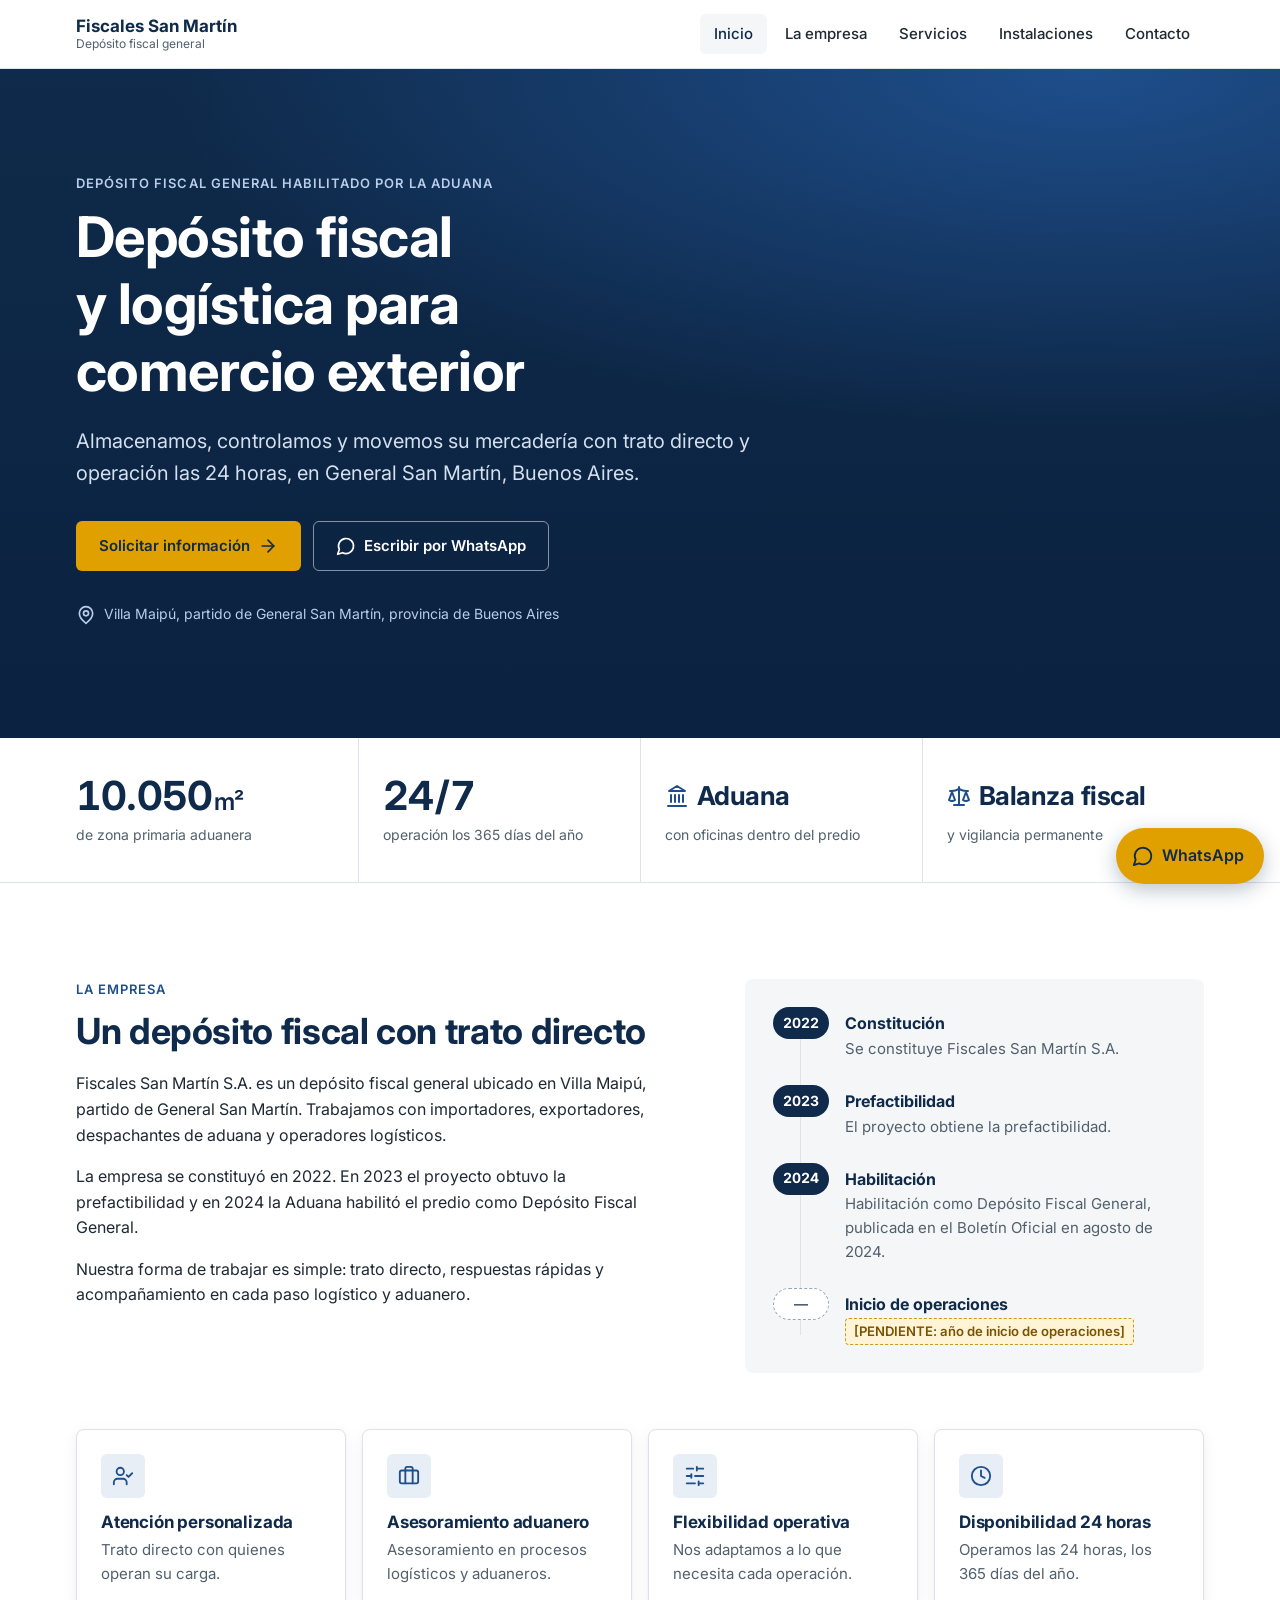
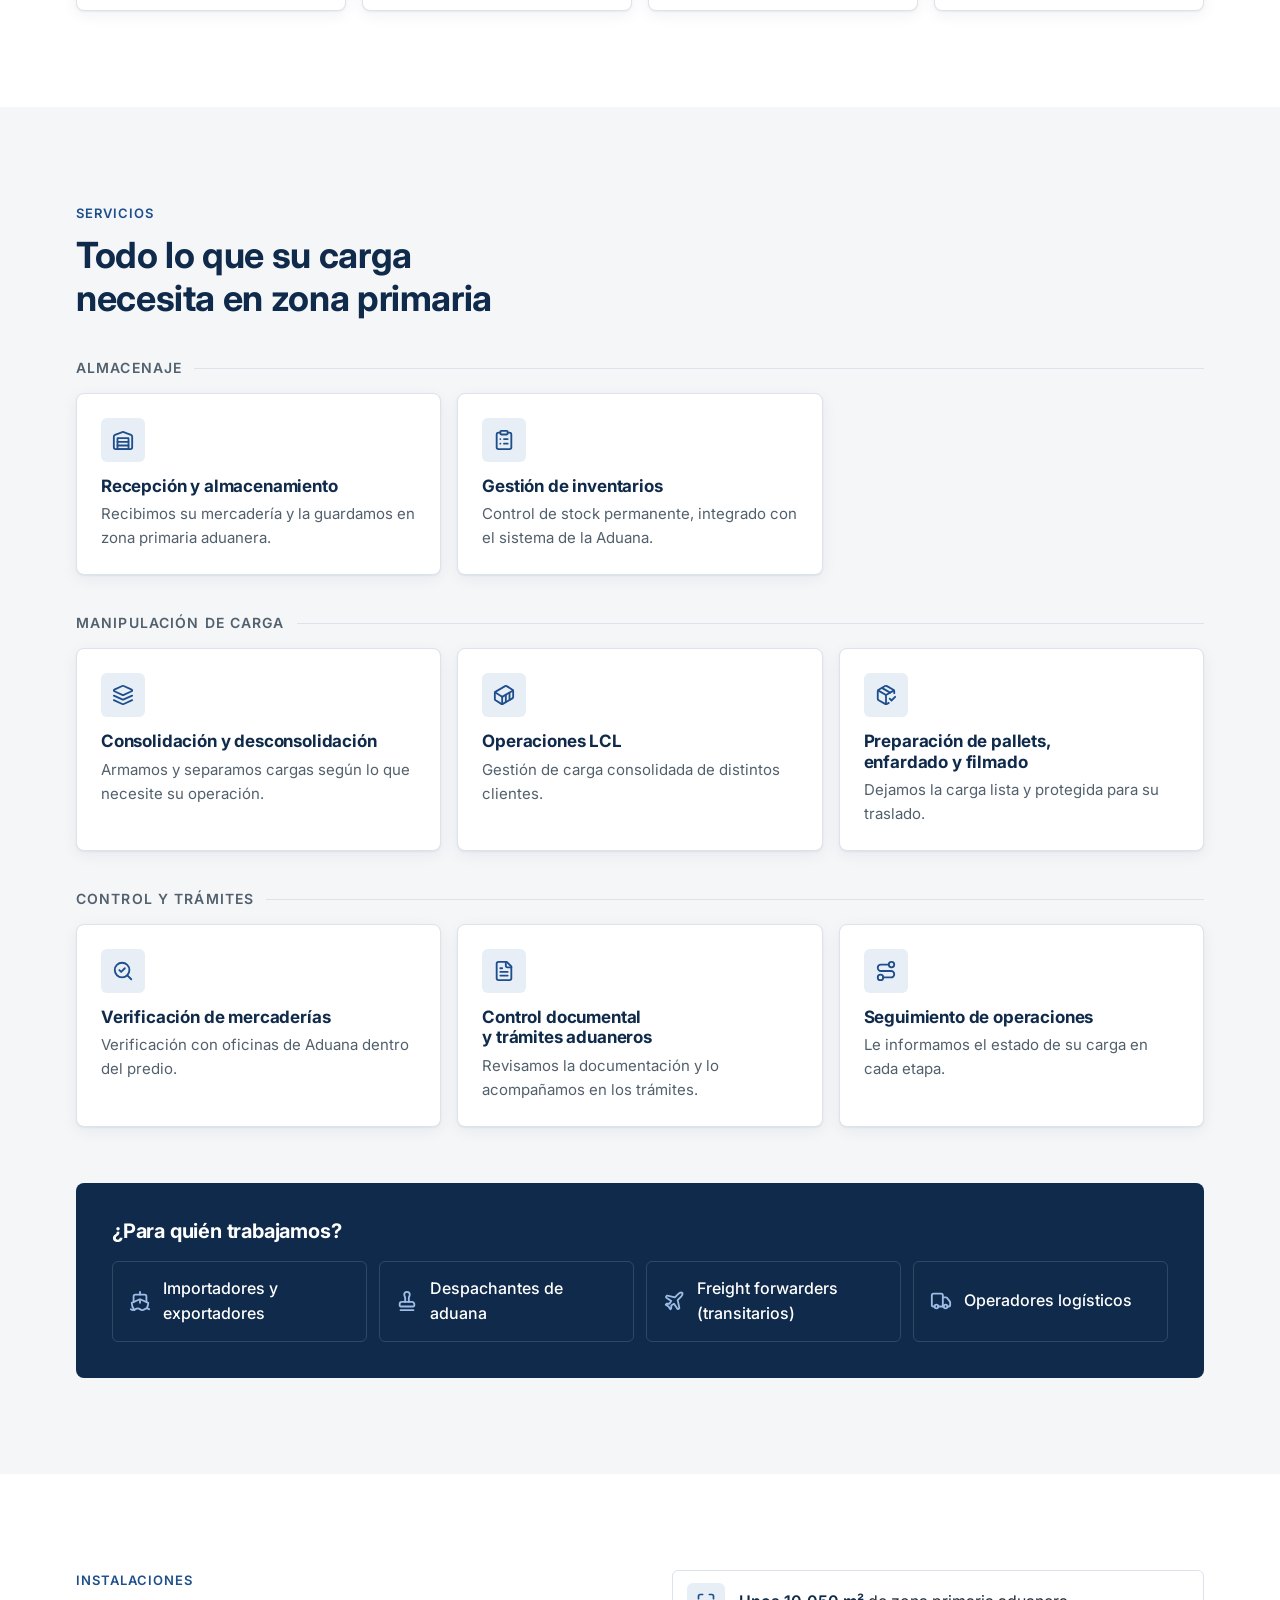
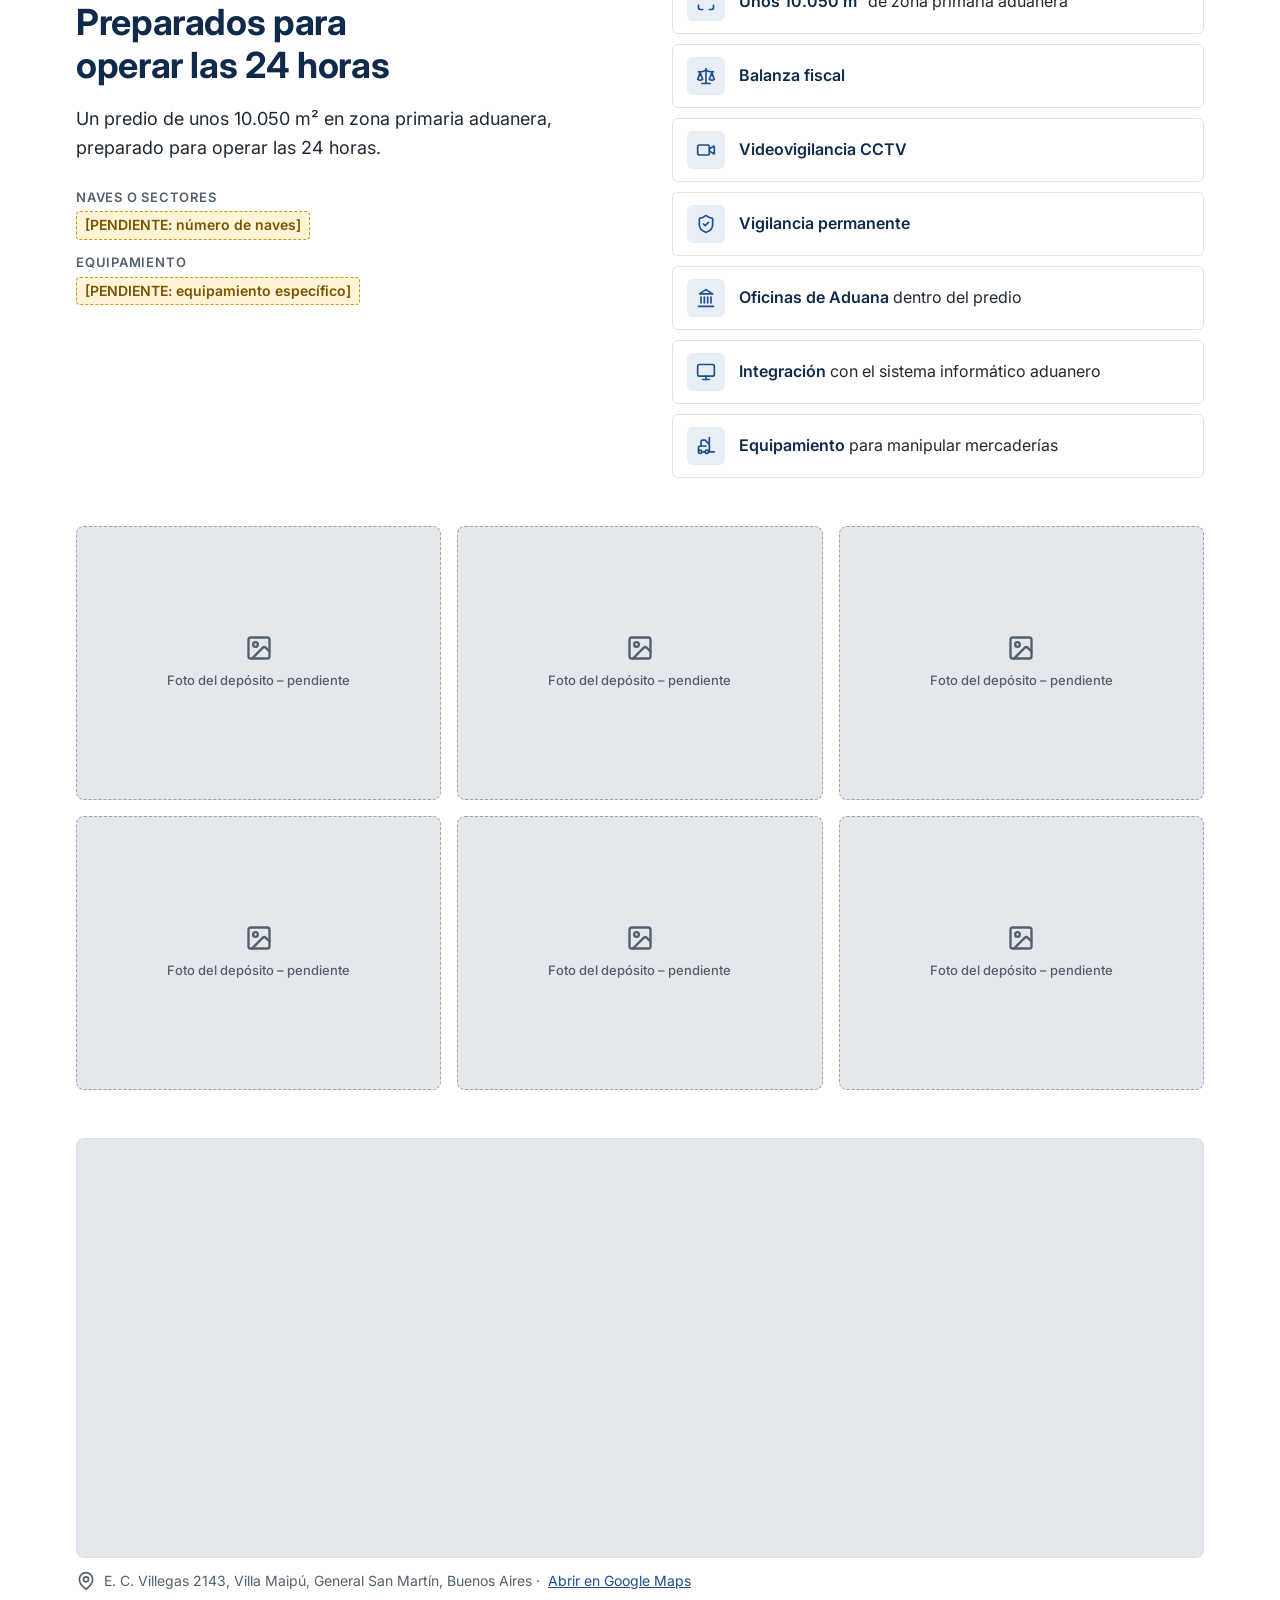
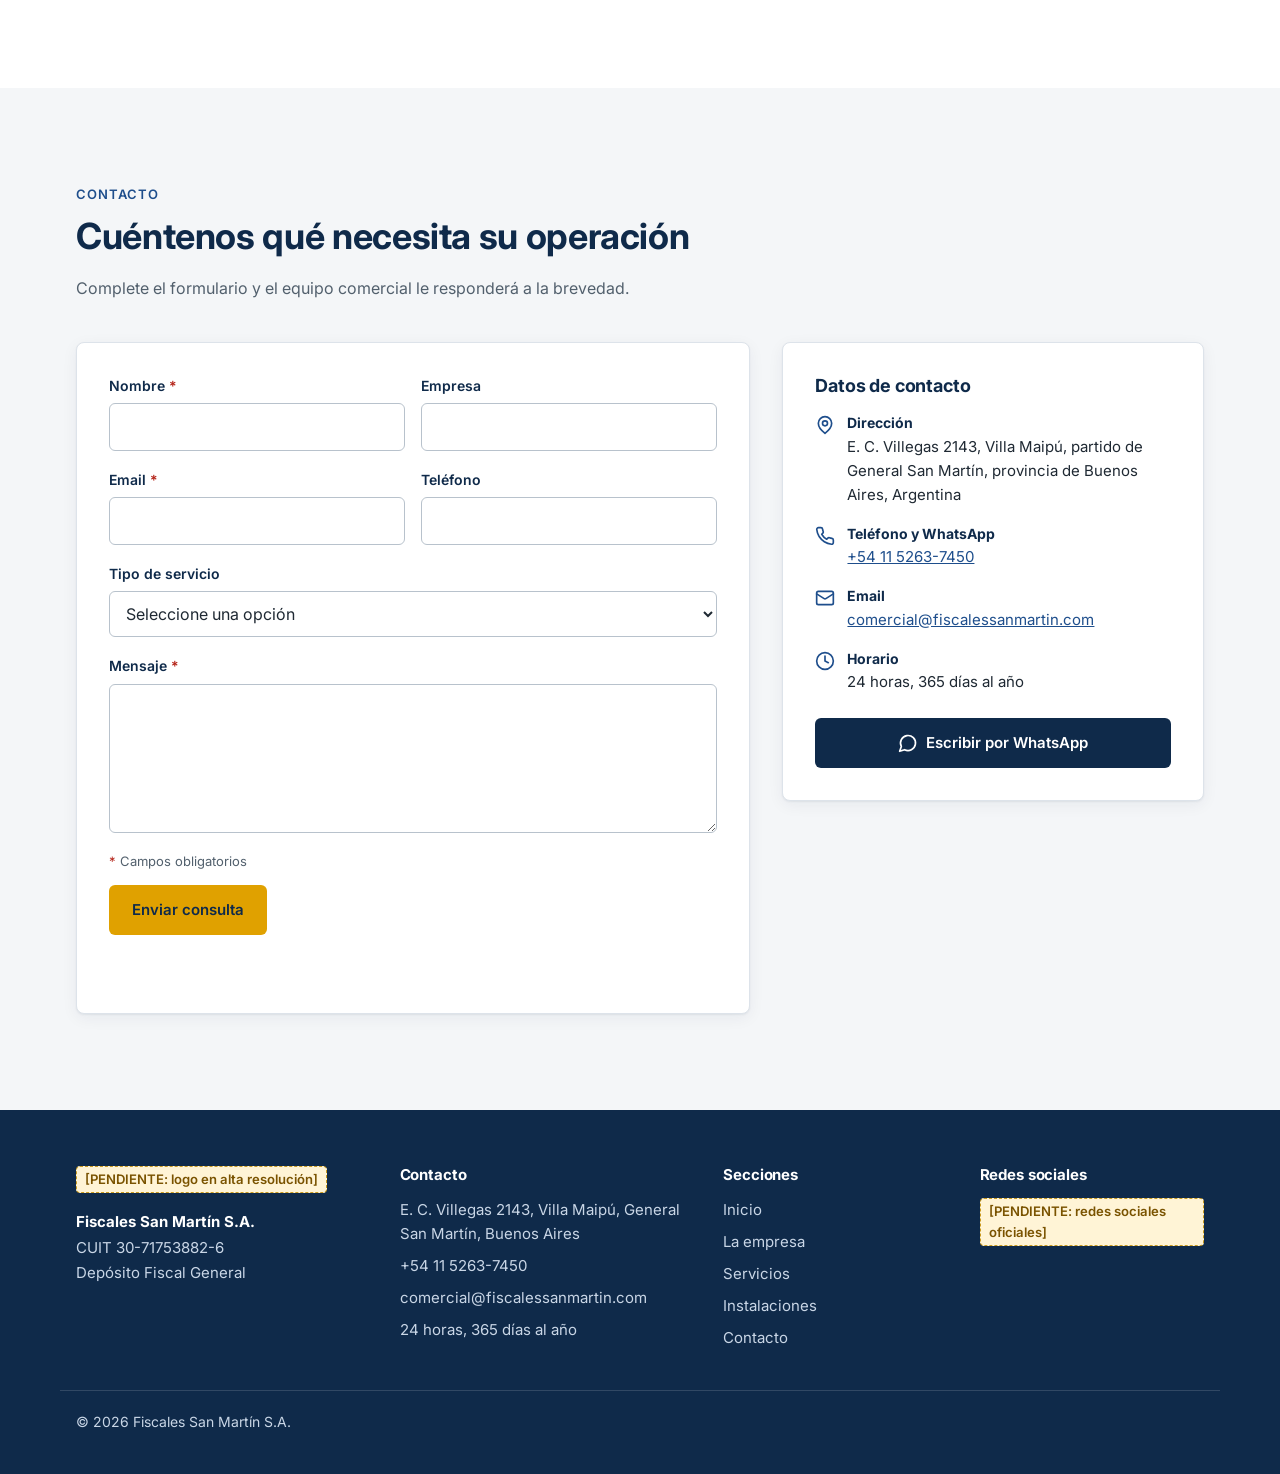
==== commit 336f7f99: "Add Fiscales San Martín S.A. one-page website proposal Static HTML/CSS/JS site (no framework) with h" ====
--- a/fiscales-san-martin/index.html
+++ b/fiscales-san-martin/index.html
@@ -1,37 +1,26 @@
-<!DOCTYPE html>
+<!doctype html>
 <html lang="es-AR">
 <head>
-  <meta charset="UTF-8">
-  <meta name="viewport" content="width=device-width, initial-scale=1">
+  <meta charset="utf-8">
+  <meta name="viewport" content="width=device-width, initial-scale=1, viewport-fit=cover">
   <title>Fiscales San Martín S.A. | Depósito fiscal en General San Martín</title>
-  <meta name="description" content="Depósito fiscal general habilitado por la Aduana en General San Martín, Buenos Aires. Almacenaje, consolidación, LCL y trámites para comercio exterior, con operación las 24 horas.">
+  <meta name="description" content="Depósito fiscal general habilitado por la Aduana en General San Martín, Buenos Aires. Almacenamiento y logística para comercio exterior, operación las 24 horas, los 365 días del año.">
   <meta name="theme-color" content="#0F2A4A">
-
-  <!-- Open Graph (vista previa al compartir el enlace) -->
-  <meta property="og:type" content="website">
-  <meta property="og:locale" content="es_AR">
-  <meta property="og:title" content="Fiscales San Martín S.A. | Depósito fiscal en General San Martín">
-  <meta property="og:description" content="Depósito fiscal y logística para comercio exterior. Operación las 24 horas en General San Martín, Buenos Aires.">
-  <!-- PENDIENTE: cuando haya logo/foto real, agregar <meta property="og:image" content="https://.../img/og.jpg"> y <link rel="canonical"> con el dominio definitivo -->
-
-  <link rel="icon" href="img/favicon.svg" type="image/svg+xml">
-
   <link rel="preconnect" href="https://fonts.googleapis.com">
   <link rel="preconnect" href="https://fonts.gstatic.com" crossorigin>
-  <link href="https://fonts.googleapis.com/css2?family=Inter:wght@400;500;600;700&display=swap" rel="stylesheet">
+  <link rel="stylesheet" href="https://fonts.googleapis.com/css2?family=Inter:wght@400;500;600;700&display=swap">
   <link rel="stylesheet" href="css/styles.css">
-  <script>document.documentElement.classList.add("js");</script>
-
-  <!-- Datos estructurados para buscadores -->
+  <script>document.documentElement.classList.add('js');</script>
+
+  <!-- PENDIENTE: confirmar el email. El dominio del correo (fiscalessanmartin.com) no coincide con el de la web actual (fiscalsanmartin.ar). -->
   <script type="application/ld+json">
   {
     "@context": "https://schema.org",
     "@type": "LocalBusiness",
     "name": "Fiscales San Martín S.A.",
+    "legalName": "Fiscales San Martín S.A.",
+    "taxID": "30-71753882-6",
     "description": "Depósito fiscal general y logística para importación y exportación.",
-    "taxID": "30-71753882-6",
-    "telephone": "+54 11 5263-7450",
-    "email": "comercial@fiscalessanmartin.com",
     "address": {
       "@type": "PostalAddress",
       "streetAddress": "E. C. Villegas 2143",
@@ -39,6 +28,8 @@
       "addressRegion": "Provincia de Buenos Aires",
       "addressCountry": "AR"
     },
+    "telephone": "+54 11 5263-7450",
+    "email": "comercial@fiscalessanmartin.com",
     "openingHoursSpecification": {
       "@type": "OpeningHoursSpecification",
       "dayOfWeek": ["Monday", "Tuesday", "Wednesday", "Thursday", "Friday", "Saturday", "Sunday"],
@@ -49,478 +40,357 @@
   </script>
 </head>
 <body>
+
+<!-- Iconos: Lucide (https://lucide.dev, licencia ISC), incluidos aquí para que la web funcione sin conexión a otras librerías. -->
 <svg xmlns="http://www.w3.org/2000/svg" style="display:none" aria-hidden="true">
-  <!-- Iconos: Lucide v0.469.0 (licencia ISC) – https://lucide.dev -->
-  <symbol id="i-warehouse" viewBox="0 0 24 24"><path d="M22 8.35V20a2 2 0 0 1-2 2H4a2 2 0 0 1-2-2V8.35A2 2 0 0 1 3.26 6.5l8-3.2a2 2 0 0 1 1.48 0l8 3.2A2 2 0 0 1 22 8.35Z" /> <path d="M6 18h12" /> <path d="M6 14h12" /> <rect width="12" height="12" x="6" y="10" /></symbol>
-  <symbol id="i-package-open" viewBox="0 0 24 24"><path d="M12 22v-9" /> <path d="M15.17 2.21a1.67 1.67 0 0 1 1.63 0L21 4.57a1.93 1.93 0 0 1 0 3.36L8.82 14.79a1.655 1.655 0 0 1-1.64 0L3 12.43a1.93 1.93 0 0 1 0-3.36z" /> <path d="M20 13v3.87a2.06 2.06 0 0 1-1.11 1.83l-6 3.08a1.93 1.93 0 0 1-1.78 0l-6-3.08A2.06 2.06 0 0 1 4 16.87V13" /> <path d="M21 12.43a1.93 1.93 0 0 0 0-3.36L8.83 2.2a1.64 1.64 0 0 0-1.63 0L3 4.57a1.93 1.93 0 0 0 0 3.36l12.18 6.86a1.636 1.636 0 0 0 1.63 0z" /></symbol>
-  <symbol id="i-boxes" viewBox="0 0 24 24"><path d="M2.97 12.92A2 2 0 0 0 2 14.63v3.24a2 2 0 0 0 .97 1.71l3 1.8a2 2 0 0 0 2.06 0L12 19v-5.5l-5-3-4.03 2.42Z" /> <path d="m7 16.5-4.74-2.85" /> <path d="m7 16.5 5-3" /> <path d="M7 16.5v5.17" /> <path d="M12 13.5V19l3.97 2.38a2 2 0 0 0 2.06 0l3-1.8a2 2 0 0 0 .97-1.71v-3.24a2 2 0 0 0-.97-1.71L17 10.5l-5 3Z" /> <path d="m17 16.5-5-3" /> <path d="m17 16.5 4.74-2.85" /> <path d="M17 16.5v5.17" /> <path d="M7.97 4.42A2 2 0 0 0 7 6.13v4.37l5 3 5-3V6.13a2 2 0 0 0-.97-1.71l-3-1.8a2 2 0 0 0-2.06 0l-3 1.8Z" /> <path d="M12 8 7.26 5.15" /> <path d="m12 8 4.74-2.85" /> <path d="M12 13.5V8" /></symbol>
-  <symbol id="i-package" viewBox="0 0 24 24"><path d="M11 21.73a2 2 0 0 0 2 0l7-4A2 2 0 0 0 21 16V8a2 2 0 0 0-1-1.73l-7-4a2 2 0 0 0-2 0l-7 4A2 2 0 0 0 3 8v8a2 2 0 0 0 1 1.73z" /> <path d="M12 22V12" /> <path d="m3.3 7 7.703 4.734a2 2 0 0 0 1.994 0L20.7 7" /> <path d="m7.5 4.27 9 5.15" /></symbol>
-  <symbol id="i-layers" viewBox="0 0 24 24"><path d="M12.83 2.18a2 2 0 0 0-1.66 0L2.6 6.08a1 1 0 0 0 0 1.83l8.58 3.91a2 2 0 0 0 1.66 0l8.58-3.9a1 1 0 0 0 0-1.83z" /> <path d="M2 12a1 1 0 0 0 .58.91l8.6 3.91a2 2 0 0 0 1.65 0l8.58-3.9A1 1 0 0 0 22 12" /> <path d="M2 17a1 1 0 0 0 .58.91l8.6 3.91a2 2 0 0 0 1.65 0l8.58-3.9A1 1 0 0 0 22 17" /></symbol>
-  <symbol id="i-clipboard-check" viewBox="0 0 24 24"><rect width="8" height="4" x="8" y="2" rx="1" ry="1" /> <path d="M16 4h2a2 2 0 0 1 2 2v14a2 2 0 0 1-2 2H6a2 2 0 0 1-2-2V6a2 2 0 0 1 2-2h2" /> <path d="m9 14 2 2 4-4" /></symbol>
-  <symbol id="i-file-check" viewBox="0 0 24 24"><path d="M15 2H6a2 2 0 0 0-2 2v16a2 2 0 0 0 2 2h12a2 2 0 0 0 2-2V7Z" /> <path d="M14 2v4a2 2 0 0 0 2 2h4" /> <path d="m9 15 2 2 4-4" /></symbol>
-  <symbol id="i-route" viewBox="0 0 24 24"><circle cx="6" cy="19" r="3" /> <path d="M9 19h8.5a3.5 3.5 0 0 0 0-7h-11a3.5 3.5 0 0 1 0-7H15" /> <circle cx="18" cy="5" r="3" /></symbol>
-  <symbol id="i-scale" viewBox="0 0 24 24"><path d="m16 16 3-8 3 8c-.87.65-1.92 1-3 1s-2.13-.35-3-1Z" /> <path d="m2 16 3-8 3 8c-.87.65-1.92 1-3 1s-2.13-.35-3-1Z" /> <path d="M7 21h10" /> <path d="M12 3v18" /> <path d="M3 7h2c2 0 5-1 7-2 2 1 5 2 7 2h2" /></symbol>
-  <symbol id="i-cctv" viewBox="0 0 24 24"><path d="M16.75 12h3.632a1 1 0 0 1 .894 1.447l-2.034 4.069a1 1 0 0 1-1.708.134l-2.124-2.97" /> <path d="M17.106 9.053a1 1 0 0 1 .447 1.341l-3.106 6.211a1 1 0 0 1-1.342.447L3.61 12.3a2.92 2.92 0 0 1-1.3-3.91L3.69 5.6a2.92 2.92 0 0 1 3.92-1.3z" /> <path d="M2 19h3.76a2 2 0 0 0 1.8-1.1L9 15" /> <path d="M2 21v-4" /> <path d="M7 9h.01" /></symbol>
-  <symbol id="i-shield-check" viewBox="0 0 24 24"><path d="M20 13c0 5-3.5 7.5-7.66 8.95a1 1 0 0 1-.67-.01C7.5 20.5 4 18 4 13V6a1 1 0 0 1 1-1c2 0 4.5-1.2 6.24-2.72a1.17 1.17 0 0 1 1.52 0C14.51 3.81 17 5 19 5a1 1 0 0 1 1 1z" /> <path d="m9 12 2 2 4-4" /></symbol>
-  <symbol id="i-landmark" viewBox="0 0 24 24"><line x1="3" x2="21" y1="22" y2="22" /> <line x1="6" x2="6" y1="18" y2="11" /> <line x1="10" x2="10" y1="18" y2="11" /> <line x1="14" x2="14" y1="18" y2="11" /> <line x1="18" x2="18" y1="18" y2="11" /> <polygon points="12 2 20 7 4 7" /></symbol>
-  <symbol id="i-monitor-check" viewBox="0 0 24 24"><path d="m9 10 2 2 4-4" /> <rect width="20" height="14" x="2" y="3" rx="2" /> <path d="M12 17v4" /> <path d="M8 21h8" /></symbol>
-  <symbol id="i-forklift" viewBox="0 0 24 24"><path d="M12 12H5a2 2 0 0 0-2 2v5" /> <circle cx="13" cy="19" r="2" /> <circle cx="5" cy="19" r="2" /> <path d="M8 19h3m5-17v17h6M6 12V7c0-1.1.9-2 2-2h3l5 5" /></symbol>
-  <symbol id="i-phone" viewBox="0 0 24 24"><path d="M22 16.92v3a2 2 0 0 1-2.18 2 19.79 19.79 0 0 1-8.63-3.07 19.5 19.5 0 0 1-6-6 19.79 19.79 0 0 1-3.07-8.67A2 2 0 0 1 4.11 2h3a2 2 0 0 1 2 1.72 12.84 12.84 0 0 0 .7 2.81 2 2 0 0 1-.45 2.11L8.09 9.91a16 16 0 0 0 6 6l1.27-1.27a2 2 0 0 1 2.11-.45 12.84 12.84 0 0 0 2.81.7A2 2 0 0 1 22 16.92z" /></symbol>
-  <symbol id="i-mail" viewBox="0 0 24 24"><rect width="20" height="16" x="2" y="4" rx="2" /> <path d="m22 7-8.97 5.7a1.94 1.94 0 0 1-2.06 0L2 7" /></symbol>
-  <symbol id="i-clock" viewBox="0 0 24 24"><circle cx="12" cy="12" r="10" /> <polyline points="12 6 12 12 16 14" /></symbol>
-  <symbol id="i-message-circle" viewBox="0 0 24 24"><path d="M7.9 20A9 9 0 1 0 4 16.1L2 22Z" /></symbol>
-  <symbol id="i-menu" viewBox="0 0 24 24"><line x1="4" x2="20" y1="12" y2="12" /> <line x1="4" x2="20" y1="6" y2="6" /> <line x1="4" x2="20" y1="18" y2="18" /></symbol>
-  <symbol id="i-x" viewBox="0 0 24 24"><path d="M18 6 6 18" /> <path d="m6 6 12 12" /></symbol>
-  <symbol id="i-handshake" viewBox="0 0 24 24"><path d="m11 17 2 2a1 1 0 1 0 3-3" /> <path d="m14 14 2.5 2.5a1 1 0 1 0 3-3l-3.88-3.88a3 3 0 0 0-4.24 0l-.88.88a1 1 0 1 1-3-3l2.81-2.81a5.79 5.79 0 0 1 7.06-.87l.47.28a2 2 0 0 0 1.42.25L21 4" /> <path d="m21 3 1 11h-2" /> <path d="M3 3 2 14l6.5 6.5a1 1 0 1 0 3-3" /> <path d="M3 4h8" /></symbol>
-  <symbol id="i-lightbulb" viewBox="0 0 24 24"><path d="M15 14c.2-1 .7-1.7 1.5-2.5 1-.9 1.5-2.2 1.5-3.5A6 6 0 0 0 6 8c0 1 .2 2.2 1.5 3.5.7.7 1.3 1.5 1.5 2.5" /> <path d="M9 18h6" /> <path d="M10 22h4" /></symbol>
-  <symbol id="i-sliders-horizontal" viewBox="0 0 24 24"><line x1="21" x2="14" y1="4" y2="4" /> <line x1="10" x2="3" y1="4" y2="4" /> <line x1="21" x2="12" y1="12" y2="12" /> <line x1="8" x2="3" y1="12" y2="12" /> <line x1="21" x2="16" y1="20" y2="20" /> <line x1="12" x2="3" y1="20" y2="20" /> <line x1="14" x2="14" y1="2" y2="6" /> <line x1="8" x2="8" y1="10" y2="14" /> <line x1="16" x2="16" y1="18" y2="22" /></symbol>
-  <symbol id="i-map-pin" viewBox="0 0 24 24"><path d="M20 10c0 4.993-5.539 10.193-7.399 11.799a1 1 0 0 1-1.202 0C9.539 20.193 4 14.993 4 10a8 8 0 0 1 16 0" /> <circle cx="12" cy="10" r="3" /></symbol>
-  <symbol id="i-ship" viewBox="0 0 24 24"><path d="M12 10.189V14" /> <path d="M12 2v3" /> <path d="M19 13V7a2 2 0 0 0-2-2H7a2 2 0 0 0-2 2v6" /> <path d="M19.38 20A11.6 11.6 0 0 0 21 14l-8.188-3.639a2 2 0 0 0-1.624 0L3 14a11.6 11.6 0 0 0 2.81 7.76" /> <path d="M2 21c.6.5 1.2 1 2.5 1 2.5 0 2.5-2 5-2 1.3 0 1.9.5 2.5 1s1.2 1 2.5 1c2.5 0 2.5-2 5-2 1.3 0 1.9.5 2.5 1" /></symbol>
-  <symbol id="i-truck" viewBox="0 0 24 24"><path d="M14 18V6a2 2 0 0 0-2-2H4a2 2 0 0 0-2 2v11a1 1 0 0 0 1 1h2" /> <path d="M15 18H9" /> <path d="M19 18h2a1 1 0 0 0 1-1v-3.65a1 1 0 0 0-.22-.624l-3.48-4.35A1 1 0 0 0 17.52 8H14" /> <circle cx="17" cy="18" r="2" /> <circle cx="7" cy="18" r="2" /></symbol>
-  <symbol id="i-briefcase" viewBox="0 0 24 24"><path d="M16 20V4a2 2 0 0 0-2-2h-4a2 2 0 0 0-2 2v16" /> <rect width="20" height="14" x="2" y="6" rx="2" /></symbol>
-  <symbol id="i-image" viewBox="0 0 24 24"><rect width="18" height="18" x="3" y="3" rx="2" ry="2" /> <circle cx="9" cy="9" r="2" /> <path d="m21 15-3.086-3.086a2 2 0 0 0-2.828 0L6 21" /></symbol>
-  <symbol id="i-send" viewBox="0 0 24 24"><path d="M14.536 21.686a.5.5 0 0 0 .937-.024l6.5-19a.496.496 0 0 0-.635-.635l-19 6.5a.5.5 0 0 0-.024.937l7.93 3.18a2 2 0 0 1 1.112 1.11z" /> <path d="m21.854 2.147-10.94 10.939" /></symbol>
-  <symbol id="i-circle-check" viewBox="0 0 24 24"><circle cx="12" cy="12" r="10" /> <path d="m9 12 2 2 4-4" /></symbol>
-  <symbol id="i-circle-alert" viewBox="0 0 24 24"><circle cx="12" cy="12" r="10" /> <line x1="12" x2="12" y1="8" y2="12" /> <line x1="12" x2="12.01" y1="16" y2="16" /></symbol>
-  <symbol id="i-file-text" viewBox="0 0 24 24"><path d="M15 2H6a2 2 0 0 0-2 2v16a2 2 0 0 0 2 2h12a2 2 0 0 0 2-2V7Z" /> <path d="M14 2v4a2 2 0 0 0 2 2h4" /> <path d="M10 9H8" /> <path d="M16 13H8" /> <path d="M16 17H8" /></symbol>
-  <symbol id="i-maximize" viewBox="0 0 24 24"><path d="M8 3H5a2 2 0 0 0-2 2v3" /> <path d="M21 8V5a2 2 0 0 0-2-2h-3" /> <path d="M3 16v3a2 2 0 0 0 2 2h3" /> <path d="M16 21h3a2 2 0 0 0 2-2v-3" /></symbol>
-  <symbol id="i-building-2" viewBox="0 0 24 24"><path d="M6 22V4a2 2 0 0 1 2-2h8a2 2 0 0 1 2 2v18Z" /> <path d="M6 12H4a2 2 0 0 0-2 2v6a2 2 0 0 0 2 2h2" /> <path d="M18 9h2a2 2 0 0 1 2 2v9a2 2 0 0 1-2 2h-2" /> <path d="M10 6h4" /> <path d="M10 10h4" /> <path d="M10 14h4" /> <path d="M10 18h4" /></symbol>
-  <symbol id="i-network" viewBox="0 0 24 24"><rect x="16" y="16" width="6" height="6" rx="1" /> <rect x="2" y="16" width="6" height="6" rx="1" /> <rect x="9" y="2" width="6" height="6" rx="1" /> <path d="M5 16v-3a1 1 0 0 1 1-1h12a1 1 0 0 1 1 1v3" /> <path d="M12 12V8" /></symbol>
-  <symbol id="i-search-check" viewBox="0 0 24 24"><path d="m8 11 2 2 4-4" /> <circle cx="11" cy="11" r="8" /> <path d="m21 21-4.3-4.3" /></symbol>
-  <symbol id="i-container" viewBox="0 0 24 24"><path d="M22 7.7c0-.6-.4-1.2-.8-1.5l-6.3-3.9a1.72 1.72 0 0 0-1.7 0l-10.3 6c-.5.2-.9.8-.9 1.4v6.6c0 .5.4 1.2.8 1.5l6.3 3.9a1.72 1.72 0 0 0 1.7 0l10.3-6c.5-.3.9-1 .9-1.5Z" /> <path d="M10 21.9V14L2.1 9.1" /> <path d="m10 14 11.9-6.9" /> <path d="M14 19.8v-8.1" /> <path d="M18 17.5V9.4" /></symbol>
-  <symbol id="i-calendar-check" viewBox="0 0 24 24"><path d="M8 2v4" /> <path d="M16 2v4" /> <rect width="18" height="18" x="3" y="4" rx="2" /> <path d="M3 10h18" /> <path d="m9 16 2 2 4-4" /></symbol>
-  <symbol id="i-users" viewBox="0 0 24 24"><path d="M16 21v-2a4 4 0 0 0-4-4H6a4 4 0 0 0-4 4v2" /> <circle cx="9" cy="7" r="4" /> <path d="M22 21v-2a4 4 0 0 0-3-3.87" /> <path d="M16 3.13a4 4 0 0 1 0 7.75" /></symbol>
+  <symbol id="i-warehouse" viewBox="0 0 24 24"><path d="M22 8.35V20a2 2 0 0 1-2 2H4a2 2 0 0 1-2-2V8.35A2 2 0 0 1 3.26 6.5l8-3.2a2 2 0 0 1 1.48 0l8 3.2A2 2 0 0 1 22 8.35Z"/><path d="M6 18h12"/><path d="M6 14h12"/><rect width="12" height="12" x="6" y="10"/></symbol>
+  <symbol id="i-clipboard-list" viewBox="0 0 24 24"><rect width="8" height="4" x="8" y="2" rx="1" ry="1"/><path d="M16 4h2a2 2 0 0 1 2 2v14a2 2 0 0 1-2 2H6a2 2 0 0 1-2-2V6a2 2 0 0 1 2-2h2"/><path d="M12 11h4"/><path d="M12 16h4"/><path d="M8 11h.01"/><path d="M8 16h.01"/></symbol>
+  <symbol id="i-layers" viewBox="0 0 24 24"><path d="m12.83 2.18a2 2 0 0 0-1.66 0L2.6 6.08a1 1 0 0 0 0 1.83l8.58 3.91a2 2 0 0 0 1.66 0l8.58-3.9a1 1 0 0 0 0-1.83Z"/><path d="m22 17.65-9.17 4.16a2 2 0 0 1-1.66 0L2 17.65"/><path d="m22 12.65-9.17 4.16a2 2 0 0 1-1.66 0L2 12.65"/></symbol>
+  <symbol id="i-container" viewBox="0 0 24 24"><path d="M22 7.7c0-.6-.4-1.2-.8-1.5l-6.3-3.9a1.72 1.72 0 0 0-1.7 0l-10.3 6c-.5.2-.9.8-.9 1.4v6.6c0 .5.4 1.2.8 1.5l6.3 3.9a1.72 1.72 0 0 0 1.7 0l10.3-6c.5-.3.9-1 .9-1.5Z"/><path d="M10 21.9V14L2.1 9.1"/><path d="m10 14 11.9-6.9"/><path d="M14 19.8v-8.1"/><path d="M18 17.5V9.4"/></symbol>
+  <symbol id="i-package-check" viewBox="0 0 24 24"><path d="m16 16 2 2 4-4"/><path d="M21 10V8a2 2 0 0 0-1-1.73l-7-4a2 2 0 0 0-2 0l-7 4A2 2 0 0 0 3 8v8a2 2 0 0 0 1 1.73l7 4a2 2 0 0 0 2 0l2-1.14"/><path d="m7.5 4.27 9 5.15"/><path d="M3.29 7 12 12l8.71-5"/><path d="M12 22V12"/></symbol>
+  <symbol id="i-search-check" viewBox="0 0 24 24"><path d="m8 11 2 2 4-4"/><circle cx="11" cy="11" r="8"/><path d="m21 21-4.3-4.3"/></symbol>
+  <symbol id="i-file-text" viewBox="0 0 24 24"><path d="M15 2H6a2 2 0 0 0-2 2v16a2 2 0 0 0 2 2h12a2 2 0 0 0 2-2V7Z"/><path d="M14 2v4a2 2 0 0 0 2 2h4"/><path d="M10 9H8"/><path d="M16 13H8"/><path d="M16 17H8"/></symbol>
+  <symbol id="i-route" viewBox="0 0 24 24"><circle cx="6" cy="19" r="3"/><path d="M9 19h8.5a3.5 3.5 0 0 0 0-7h-11a3.5 3.5 0 0 1 0-7H15"/><circle cx="18" cy="5" r="3"/></symbol>
+  <symbol id="i-scale" viewBox="0 0 24 24"><path d="m16 16 3-8 3 8c-.87.65-1.92 1-3 1s-2.13-.35-3-1Z"/><path d="m2 16 3-8 3 8c-.87.65-1.92 1-3 1s-2.13-.35-3-1Z"/><path d="M7 21h10"/><path d="M12 3v18"/><path d="M3 7h2c2 0 5-1 7-2 2 1 5 2 7 2h2"/></symbol>
+  <symbol id="i-video" viewBox="0 0 24 24"><path d="m16 13 5.223 3.482a.5.5 0 0 0 .777-.416V7.87a.5.5 0 0 0-.752-.432L16 10.5"/><rect x="2" y="6" width="14" height="12" rx="2"/></symbol>
+  <symbol id="i-shield-check" viewBox="0 0 24 24"><path d="M20 13c0 5-3.5 7.5-7.66 8.95a1 1 0 0 1-.67-.01C7.5 20.5 4 18 4 13V6a1 1 0 0 1 1-1c2 0 4.5-1.2 6.24-2.72a1.17 1.17 0 0 1 1.52 0C14.51 3.81 17 5 19 5a1 1 0 0 1 1 1z"/><path d="m9 12 2 2 4-4"/></symbol>
+  <symbol id="i-landmark" viewBox="0 0 24 24"><path d="M3 22h18"/><path d="M6 18v-7"/><path d="M10 18v-7"/><path d="M14 18v-7"/><path d="M18 18v-7"/><path d="M12 2 20 7H4z"/></symbol>
+  <symbol id="i-monitor" viewBox="0 0 24 24"><rect width="20" height="14" x="2" y="3" rx="2"/><path d="M8 21h8"/><path d="M12 17v4"/></symbol>
+  <symbol id="i-forklift" viewBox="0 0 24 24"><path d="M12 12H5a2 2 0 0 0-2 2v5"/><circle cx="13" cy="19" r="2"/><circle cx="5" cy="19" r="2"/><path d="M8 19h3m5-17v17h6M6 12V7c0-1.1.9-2 2-2h3l5 5"/></symbol>
+  <symbol id="i-maximize" viewBox="0 0 24 24"><path d="M8 3H5a2 2 0 0 0-2 2v3"/><path d="M21 8V5a2 2 0 0 0-2-2h-3"/><path d="M3 16v3a2 2 0 0 0 2 2h3"/><path d="M16 21h3a2 2 0 0 0 2-2v-3"/></symbol>
+  <symbol id="i-clock" viewBox="0 0 24 24"><circle cx="12" cy="12" r="10"/><path d="M12 6v6l4 2"/></symbol>
+  <symbol id="i-phone" viewBox="0 0 24 24"><path d="M22 16.92v3a2 2 0 0 1-2.18 2 19.79 19.79 0 0 1-8.63-3.07 19.5 19.5 0 0 1-6-6 19.79 19.79 0 0 1-3.07-8.67A2 2 0 0 1 4.11 2h3a2 2 0 0 1 2 1.72 12.84 12.84 0 0 0 .7 2.81 2 2 0 0 1-.45 2.11L8.09 9.91a16 16 0 0 0 6 6l1.27-1.27a2 2 0 0 1 2.11-.45 12.84 12.84 0 0 0 2.81.7A2 2 0 0 1 22 16.92z"/></symbol>
+  <symbol id="i-mail" viewBox="0 0 24 24"><rect width="20" height="16" x="2" y="4" rx="2"/><path d="m22 7-8.97 5.7a1.94 1.94 0 0 1-2.06 0L2 7"/></symbol>
+  <symbol id="i-map-pin" viewBox="0 0 24 24"><path d="M20 10c0 6-8 12-8 12s-8-6-8-12a8 8 0 0 1 16 0Z"/><circle cx="12" cy="10" r="3"/></symbol>
+  <symbol id="i-message-circle" viewBox="0 0 24 24"><path d="M7.9 20A9 9 0 1 0 4 16.1L2 22Z"/></symbol>
+  <symbol id="i-user-check" viewBox="0 0 24 24"><path d="M16 21v-2a4 4 0 0 0-4-4H6a4 4 0 0 0-4 4v2"/><circle cx="9" cy="7" r="4"/><path d="m16 11 2 2 4-4"/></symbol>
+  <symbol id="i-briefcase" viewBox="0 0 24 24"><path d="M16 20V4a2 2 0 0 0-2-2h-4a2 2 0 0 0-2 2v16"/><rect width="20" height="14" x="2" y="6" rx="2"/></symbol>
+  <symbol id="i-sliders" viewBox="0 0 24 24"><path d="M21 4h-7"/><path d="M10 4H3"/><path d="M21 12h-9"/><path d="M8 12H3"/><path d="M21 20h-5"/><path d="M12 20H3"/><path d="M14 2v4"/><path d="M8 10v4"/><path d="M16 18v4"/></symbol>
+  <symbol id="i-ship" viewBox="0 0 24 24"><path d="M12 10.189V14"/><path d="M12 2v3"/><path d="M19 13V7a2 2 0 0 0-2-2H7a2 2 0 0 0-2 2v6"/><path d="M19.38 20A11.6 11.6 0 0 0 21 14l-8.188-3.639a2 2 0 0 0-1.624 0L3 14a11.6 11.6 0 0 0 2.81 7.76"/><path d="M2 21c.6.5 1.2 1 2.5 1 2.5 0 2.5-2 5-2 1.3 0 1.9.5 2.5 1s1.2 1 2.5 1c2.5 0 2.5-2 5-2 1.3 0 1.9.5 2.5 1"/></symbol>
+  <symbol id="i-stamp" viewBox="0 0 24 24"><path d="M5 22h14"/><path d="M19.27 13.73A2.5 2.5 0 0 0 17.5 13h-11A2.5 2.5 0 0 0 4 15.5V17a1 1 0 0 0 1 1h14a1 1 0 0 0 1-1v-1.5c0-.66-.26-1.3-.73-1.77Z"/><path d="M14 13V8.5C14 7 15 7 15 5a3 3 0 0 0-3-3c-1.69 0-3 1-3 3s1 2 1 3.5V13"/></symbol>
+  <symbol id="i-plane" viewBox="0 0 24 24"><path d="M17.8 19.2 16 11l3.5-3.5C21 6 21.5 4 21 3c-1-.5-3 0-4.5 1.5L13 8 4.8 6.2c-.5-.1-.9.1-1.1.5l-.3.5c-.2.5-.1 1 .3 1.3L9 12l-2 3H4l-1 1 3 2 2 3 1-1v-3l3-2 3.5 5.3c.3.4.8.5 1.3.3l.5-.2c.4-.3.6-.7.5-1.2z"/></symbol>
+  <symbol id="i-truck" viewBox="0 0 24 24"><path d="M14 18V6a2 2 0 0 0-2-2H4a2 2 0 0 0-2 2v11a1 1 0 0 0 1 1h2"/><path d="M15 18H9"/><path d="M19 18h2a1 1 0 0 0 1-1v-3.65a1 1 0 0 0-.22-.624l-3.48-4.35A1 1 0 0 0 17.52 8H14"/><circle cx="17" cy="18" r="2"/><circle cx="7" cy="18" r="2"/></symbol>
+  <symbol id="i-image" viewBox="0 0 24 24"><rect width="18" height="18" x="3" y="3" rx="2" ry="2"/><circle cx="9" cy="9" r="2"/><path d="m21 15-3.086-3.086a2 2 0 0 0-2.828 0L6 21"/></symbol>
+  <symbol id="i-menu" viewBox="0 0 24 24"><path d="M4 6h16"/><path d="M4 12h16"/><path d="M4 18h16"/></symbol>
+  <symbol id="i-x" viewBox="0 0 24 24"><path d="M18 6 6 18"/><path d="m6 6 12 12"/></symbol>
+  <symbol id="i-arrow-right" viewBox="0 0 24 24"><path d="M5 12h14"/><path d="m12 5 7 7-7 7"/></symbol>
+  <symbol id="i-circle-check" viewBox="0 0 24 24"><circle cx="12" cy="12" r="10"/><path d="m9 12 2 2 4-4"/></symbol>
+  <symbol id="i-circle-alert" viewBox="0 0 24 24"><circle cx="12" cy="12" r="10"/><path d="M12 8v4"/><path d="M12 16h.01"/></symbol>
 </svg>
 
-  <a class="skip-link" href="#contenido">Saltar al contenido</a>
-
-  <!-- ============ CABECERA / MENÚ ============ -->
-  <header class="site-header" id="cabecera">
-    <div class="container header-inner">
-      <!-- PENDIENTE: reemplazar este logotipo provisional por el logo oficial en alta resolución (img/logo.svg o img/logo.png) -->
-      <a class="brand" href="#inicio" aria-label="Fiscales San Martín S.A. – Inicio">
-        <span class="brand-mark" aria-hidden="true"><svg class="icon"><use href="#i-warehouse"/></svg></span>
-        <span class="brand-text">
-          <span class="brand-name">Fiscales San Martín</span>
-          <span class="brand-sub">Depósito fiscal general</span>
-        </span>
-      </a>
-
-      <button class="nav-toggle" type="button" aria-expanded="false" aria-controls="menu-principal">
-        <span class="visually-hidden">Abrir menú</span>
-        <svg class="icon icon-open" aria-hidden="true"><use href="#i-menu"/></svg>
-        <svg class="icon icon-close" aria-hidden="true"><use href="#i-x"/></svg>
-      </button>
-
-      <nav class="main-nav" id="menu-principal" aria-label="Menú principal">
-        <ul>
-          <li><a href="#inicio">Inicio</a></li>
-          <li><a href="#empresa">La empresa</a></li>
-          <li><a href="#servicios">Servicios</a></li>
-          <li><a href="#instalaciones">Instalaciones</a></li>
-          <li><a href="#contacto" class="nav-cta">Contacto</a></li>
+<a class="skip-link" href="#contenido">Saltar al contenido</a>
+
+<header class="site-header" id="top">
+  <div class="container header-inner">
+    <a class="brand" href="#inicio" aria-label="Fiscales San Martín S.A., ir al inicio">
+      <!-- PENDIENTE: reemplazar por el logo en alta resolución (img/logo.svg o img/logo.png). Ver README.md. -->
+      <span class="brand-text"><strong>Fiscales San Martín</strong><small>Depósito fiscal general</small></span>
+    </a>
+    <button class="nav-toggle" type="button" aria-expanded="false" aria-controls="menu-principal" aria-label="Abrir menú">
+      <svg class="i i-open"><use href="#i-menu"/></svg><svg class="i i-close"><use href="#i-x"/></svg>
+    </button>
+    <nav class="site-nav" id="menu-principal" aria-label="Menú principal">
+      <ul>
+        <li><a href="#inicio">Inicio</a></li>
+        <li><a href="#empresa">La empresa</a></li>
+        <li><a href="#servicios">Servicios</a></li>
+        <li><a href="#instalaciones">Instalaciones</a></li>
+        <li><a href="#contacto">Contacto</a></li>
+      </ul>
+    </nav>
+  </div>
+</header>
+
+<main id="contenido">
+
+  <!-- ============ INICIO ============ -->
+  <!-- PENDIENTE: cuando haya una foto real del depósito, ponerla como fondo del hero (ver README.md). -->
+  <section class="hero" id="inicio">
+    <div class="container hero-inner">
+      <p class="eyebrow">Depósito Fiscal General habilitado por la Aduana</p>
+      <h1>Depósito fiscal y logística para comercio exterior</h1>
+      <p class="hero-sub">Almacenamos, controlamos y movemos su mercadería con trato directo y operación las 24 horas, en General San Martín, Buenos Aires.</p>
+      <div class="hero-actions">
+        <a class="btn btn-accent" href="#contacto">Solicitar información <svg class="i"><use href="#i-arrow-right"/></svg></a>
+        <!-- PENDIENTE: confirmar si el WhatsApp es móvil o fijo con WhatsApp Business. El enlace se arma en js/main.js. -->
+        <a class="btn btn-outline-light" data-whatsapp href="https://wa.me/5491152637450?text=Hola%2C%20quiero%20informaci%C3%B3n%20sobre%20sus%20servicios%20de%20dep%C3%B3sito%20fiscal." target="_blank" rel="noopener"><svg class="i"><use href="#i-message-circle"/></svg> Escribir por WhatsApp</a>
+      </div>
+      <p class="hero-loc"><svg class="i"><use href="#i-map-pin"/></svg> Villa Maipú, partido de General San Martín, provincia de Buenos Aires</p>
+    </div>
+  </section>
+
+  <!-- ============ CIFRAS ============ -->
+  <section class="stats" aria-label="Datos principales">
+    <div class="container stats-grid">
+      <div class="stat reveal">
+        <p class="stat-value"><span data-count="10050" data-format="thousands">10.050</span><span class="stat-unit"> m²</span></p>
+        <p class="stat-label">de zona primaria aduanera</p>
+      </div>
+      <div class="stat reveal">
+        <p class="stat-value"><span data-count="24">24</span>/7</p>
+        <p class="stat-label">operación los 365 días del año</p>
+      </div>
+      <div class="stat reveal">
+        <p class="stat-value stat-text"><svg class="i"><use href="#i-landmark"/></svg> Aduana</p>
+        <p class="stat-label">con oficinas dentro del predio</p>
+      </div>
+      <div class="stat reveal">
+        <p class="stat-value stat-text"><svg class="i"><use href="#i-scale"/></svg> Balanza fiscal</p>
+        <p class="stat-label">y vigilancia permanente</p>
+      </div>
+    </div>
+  </section>
+
+  <!-- ============ LA EMPRESA ============ -->
+  <section class="section" id="empresa">
+    <div class="container">
+      <div class="about-grid">
+        <div class="reveal">
+          <p class="eyebrow">La empresa</p>
+          <h2>Un depósito fiscal con trato directo</h2>
+          <p>Fiscales San Martín S.A. es un depósito fiscal general ubicado en Villa Maipú, partido de General San Martín. Trabajamos con importadores, exportadores, despachantes de aduana y operadores logísticos.</p>
+          <p>La empresa se constituyó en 2022. En 2023 el proyecto obtuvo la prefactibilidad y en 2024 la Aduana habilitó el predio como Depósito Fiscal General.</p>
+          <p>Nuestra forma de trabajar es simple: trato directo, respuestas rápidas y acompañamiento en cada paso logístico y aduanero.</p>
+        </div>
+        <ol class="timeline reveal" aria-label="Historia de la empresa">
+          <li><span class="tl-year">2022</span><span class="tl-text"><strong>Constitución</strong>Se constituye Fiscales San Martín S.A.</span></li>
+          <li><span class="tl-year">2023</span><span class="tl-text"><strong>Prefactibilidad</strong>El proyecto obtiene la prefactibilidad.</span></li>
+          <li><span class="tl-year">2024</span><span class="tl-text"><strong>Habilitación</strong>Habilitación como Depósito Fiscal General, publicada en el Boletín Oficial en agosto de 2024.</span></li>
+          <li class="tl-pending"><span class="tl-year">—</span><span class="tl-text"><strong>Inicio de operaciones</strong><span class="pendiente">[PENDIENTE: año de inicio de operaciones]</span></span></li>
+        </ol>
+      </div>
+
+      <div class="cards-4">
+        <article class="card reveal">
+          <span class="card-icon"><svg class="i"><use href="#i-user-check"/></svg></span>
+          <h3>Atención personalizada</h3>
+          <p>Trato directo con quienes operan su carga.</p>
+        </article>
+        <article class="card reveal">
+          <span class="card-icon"><svg class="i"><use href="#i-briefcase"/></svg></span>
+          <h3>Asesoramiento aduanero</h3>
+          <p>Asesoramiento en procesos logísticos y aduaneros.</p>
+        </article>
+        <article class="card reveal">
+          <span class="card-icon"><svg class="i"><use href="#i-sliders"/></svg></span>
+          <h3>Flexibilidad operativa</h3>
+          <p>Nos adaptamos a lo que necesita cada operación.</p>
+        </article>
+        <article class="card reveal">
+          <span class="card-icon"><svg class="i"><use href="#i-clock"/></svg></span>
+          <h3>Disponibilidad 24 horas</h3>
+          <p>Operamos las 24 horas, los 365 días del año.</p>
+        </article>
+      </div>
+    </div>
+  </section>
+
+  <!-- ============ SERVICIOS ============ -->
+  <section class="section section-alt" id="servicios">
+    <div class="container">
+      <div class="section-head reveal">
+        <p class="eyebrow">Servicios</p>
+        <h2>Todo lo que su carga necesita en zona primaria</h2>
+      </div>
+
+      <div class="service-group">
+        <h3 class="group-title reveal">Almacenaje</h3>
+        <div class="cards-3">
+          <article class="card reveal"><span class="card-icon"><svg class="i"><use href="#i-warehouse"/></svg></span><h4>Recepción y almacenamiento</h4><p>Recibimos su mercadería y la guardamos en zona primaria aduanera.</p></article>
+          <article class="card reveal"><span class="card-icon"><svg class="i"><use href="#i-clipboard-list"/></svg></span><h4>Gestión de inventarios</h4><p>Control de stock permanente, integrado con el sistema de la Aduana.</p></article>
+        </div>
+      </div>
+
+      <div class="service-group">
+        <h3 class="group-title reveal">Manipulación de carga</h3>
+        <div class="cards-3">
+          <article class="card reveal"><span class="card-icon"><svg class="i"><use href="#i-layers"/></svg></span><h4>Consolidación y desconsolidación</h4><p>Armamos y separamos cargas según lo que necesite su operación.</p></article>
+          <article class="card reveal"><span class="card-icon"><svg class="i"><use href="#i-container"/></svg></span><h4>Operaciones LCL</h4><p>Gestión de carga consolidada de distintos clientes.</p></article>
+          <article class="card reveal"><span class="card-icon"><svg class="i"><use href="#i-package-check"/></svg></span><h4>Preparación de pallets, enfardado y filmado</h4><p>Dejamos la carga lista y protegida para su traslado.</p></article>
+        </div>
+      </div>
+
+      <div class="service-group">
+        <h3 class="group-title reveal">Control y trámites</h3>
+        <div class="cards-3">
+          <article class="card reveal"><span class="card-icon"><svg class="i"><use href="#i-search-check"/></svg></span><h4>Verificación de mercaderías</h4><p>Verificación con oficinas de Aduana dentro del predio.</p></article>
+          <article class="card reveal"><span class="card-icon"><svg class="i"><use href="#i-file-text"/></svg></span><h4>Control documental y trámites aduaneros</h4><p>Revisamos la documentación y lo acompañamos en los trámites.</p></article>
+          <article class="card reveal"><span class="card-icon"><svg class="i"><use href="#i-route"/></svg></span><h4>Seguimiento de operaciones</h4><p>Le informamos el estado de su carga en cada etapa.</p></article>
+        </div>
+      </div>
+
+      <div class="audience reveal">
+        <h3>¿Para quién trabajamos?</h3>
+        <ul class="audience-list">
+          <li><svg class="i"><use href="#i-ship"/></svg> Importadores y exportadores</li>
+          <li><svg class="i"><use href="#i-stamp"/></svg> Despachantes de aduana</li>
+          <li><svg class="i"><use href="#i-plane"/></svg> Freight forwarders (transitarios)</li>
+          <li><svg class="i"><use href="#i-truck"/></svg> Operadores logísticos</li>
         </ul>
-      </nav>
-    </div>
-  </header>
-
-  <main id="contenido">
-
-    <!-- ============ INICIO (HERO) ============ -->
-    <!-- Fondo: degradado azul liso. Cuando haya foto real del depósito, ver README («Foto de fondo del inicio»). -->
-    <section class="hero" id="inicio" aria-labelledby="hero-title">
-      <div class="container hero-inner">
-        <p class="eyebrow eyebrow-light">Depósito Fiscal General habilitado por la Aduana</p>
-        <h1 id="hero-title">Depósito fiscal y logística para comercio exterior</h1>
-        <p class="hero-lead">Almacenamos, controlamos y movemos su mercadería con trato directo y operación las 24 horas, en General San Martín, Buenos Aires.</p>
-        <div class="hero-actions">
-          <a class="btn btn-accent" href="#contacto">Solicitar información</a>
-          <a class="btn btn-outline-light" data-wa href="https://wa.me/5491152637450?text=Hola%2C%20quiero%20informaci%C3%B3n%20sobre%20sus%20servicios%20de%20dep%C3%B3sito%20fiscal." target="_blank" rel="noopener">
-            <svg class="icon" aria-hidden="true"><use href="#i-message-circle"/></svg>
-            Escribir por WhatsApp
-          </a>
-        </div>
-      </div>
-    </section>
-
-    <!-- ============ FRANJA DE CIFRAS ============ -->
-    <section class="stats" aria-label="Datos principales">
-      <div class="container">
-        <ul class="stats-grid">
-          <li class="stat reveal">
-            <svg class="icon stat-icon" aria-hidden="true"><use href="#i-maximize"/></svg>
-            <p class="stat-value"><span class="counter" data-target="10050" data-format="miles">10.050</span>&nbsp;m²</p>
-            <p class="stat-label">de zona primaria aduanera</p>
-          </li>
-          <li class="stat reveal">
-            <svg class="icon stat-icon" aria-hidden="true"><use href="#i-clock"/></svg>
-            <p class="stat-value"><span class="counter" data-target="24">24</span>/<span class="counter" data-target="7">7</span></p>
-            <p class="stat-label">operación todo el año</p>
-          </li>
-          <li class="stat reveal">
-            <svg class="icon stat-icon" aria-hidden="true"><use href="#i-landmark"/></svg>
-            <p class="stat-value stat-value-text">Aduana</p>
-            <p class="stat-label">con oficinas en el predio</p>
-          </li>
-          <li class="stat reveal">
-            <svg class="icon stat-icon" aria-hidden="true"><use href="#i-shield-check"/></svg>
-            <p class="stat-value stat-value-text">Balanza fiscal</p>
-            <p class="stat-label">y vigilancia permanente</p>
-          </li>
+      </div>
+    </div>
+  </section>
+
+  <!-- ============ INSTALACIONES ============ -->
+  <section class="section" id="instalaciones">
+    <div class="container">
+      <div class="facilities-grid">
+        <div class="reveal">
+          <p class="eyebrow">Instalaciones</p>
+          <h2>Preparados para operar las 24 horas</h2>
+          <p class="lead">Un predio de unos 10.050 m² en zona primaria aduanera, preparado para operar las 24 horas.</p>
+          <dl class="pending-list">
+            <div><dt>Naves o sectores</dt><dd><span class="pendiente">[PENDIENTE: número de naves]</span></dd></div>
+            <div><dt>Equipamiento</dt><dd><span class="pendiente">[PENDIENTE: equipamiento específico]</span></dd></div>
+          </dl>
+        </div>
+        <ul class="feature-list reveal">
+          <li><span class="fl-icon"><svg class="i"><use href="#i-maximize"/></svg></span><span><strong>Unos 10.050 m²</strong> de zona primaria aduanera</span></li>
+          <li><span class="fl-icon"><svg class="i"><use href="#i-scale"/></svg></span><span><strong>Balanza fiscal</strong></span></li>
+          <li><span class="fl-icon"><svg class="i"><use href="#i-video"/></svg></span><span><strong>Videovigilancia CCTV</strong></span></li>
+          <li><span class="fl-icon"><svg class="i"><use href="#i-shield-check"/></svg></span><span><strong>Vigilancia permanente</strong></span></li>
+          <li><span class="fl-icon"><svg class="i"><use href="#i-landmark"/></svg></span><span><strong>Oficinas de Aduana</strong> dentro del predio</span></li>
+          <li><span class="fl-icon"><svg class="i"><use href="#i-monitor"/></svg></span><span><strong>Integración</strong> con el sistema informático aduanero</span></li>
+          <li><span class="fl-icon"><svg class="i"><use href="#i-forklift"/></svg></span><span><strong>Equipamiento</strong> para manipular mercaderías</span></li>
         </ul>
       </div>
-    </section>
-
-    <!-- ============ LA EMPRESA ============ -->
-    <section class="section" id="empresa" aria-labelledby="empresa-title">
-      <div class="container">
-        <div class="split">
-          <div class="reveal">
-            <p class="eyebrow">La empresa</p>
-            <h2 id="empresa-title">Un depósito fiscal con trato directo</h2>
-            <p>Fiscales San Martín S.A. es un depósito fiscal general ubicado en Villa Maipú, partido de General San Martín. Trabajamos con importadores, exportadores, despachantes de aduana y operadores logísticos.</p>
-            <p>La empresa se constituyó en 2022. En 2023 el proyecto obtuvo la prefactibilidad y en 2024 la Aduana habilitó el predio como Depósito Fiscal General.</p>
-            <p>Nuestra forma de trabajar es simple: trato directo, respuestas rápidas y acompañamiento en cada paso logístico y aduanero.</p>
-          </div>
-
-          <ol class="timeline reveal" aria-label="Hitos de la empresa">
-            <li>
-              <span class="timeline-year">2022</span>
-              <span class="timeline-text"><strong>Constitución</strong> de Fiscales San Martín S.A.</span>
-            </li>
-            <li>
-              <span class="timeline-year">2023</span>
-              <span class="timeline-text"><strong>Prefactibilidad</strong> del proyecto aprobada.</span>
-            </li>
-            <li>
-              <span class="timeline-year">2024</span>
-              <span class="timeline-text"><strong>Habilitación</strong> como Depósito Fiscal General, publicada en el Boletín Oficial en agosto de 2024.</span>
-            </li>
-          </ol>
-        </div>
-
-        <ul class="card-grid card-grid-4 strengths">
-          <li class="card reveal">
-            <span class="card-icon" aria-hidden="true"><svg class="icon"><use href="#i-handshake"/></svg></span>
-            <h3>Atención personalizada</h3>
-            <p>Trato directo con quienes gestionan su operación.</p>
-          </li>
-          <li class="card reveal">
-            <span class="card-icon" aria-hidden="true"><svg class="icon"><use href="#i-lightbulb"/></svg></span>
-            <h3>Asesoramiento aduanero</h3>
-            <p>Acompañamiento en procesos logísticos y aduaneros.</p>
-          </li>
-          <li class="card reveal">
-            <span class="card-icon" aria-hidden="true"><svg class="icon"><use href="#i-sliders-horizontal"/></svg></span>
-            <h3>Flexibilidad operativa</h3>
-            <p>Nos adaptamos a lo que necesita cada operación.</p>
-          </li>
-          <li class="card reveal">
-            <span class="card-icon" aria-hidden="true"><svg class="icon"><use href="#i-clock"/></svg></span>
-            <h3>Disponibilidad 24 horas</h3>
-            <p>Operamos las 24 horas, los 365 días del año.</p>
-          </li>
-        </ul>
-      </div>
-    </section>
-
-    <!-- ============ SERVICIOS ============ -->
-    <section class="section section-alt" id="servicios" aria-labelledby="servicios-title">
-      <div class="container">
-        <div class="section-head reveal">
-          <p class="eyebrow">Servicios</p>
-          <h2 id="servicios-title">Todo lo que su carga necesita en zona primaria</h2>
-          <p class="section-lead">Desde la recepción hasta la salida de la mercadería, con control aduanero en el mismo predio.</p>
-        </div>
-
-        <div class="service-group">
-          <h3 class="group-title reveal">Almacenaje</h3>
-          <ul class="card-grid card-grid-3">
-            <li class="card reveal">
-              <span class="card-icon" aria-hidden="true"><svg class="icon"><use href="#i-warehouse"/></svg></span>
-              <h4>Recepción y almacenamiento</h4>
-              <p>Recibimos su mercadería y la guardamos en zona primaria aduanera.</p>
-            </li>
-            <li class="card reveal">
-              <span class="card-icon" aria-hidden="true"><svg class="icon"><use href="#i-boxes"/></svg></span>
-              <h4>Gestión de inventarios</h4>
-              <p>Control de stock permanente, integrado con el sistema de la Aduana.</p>
-            </li>
-          </ul>
-        </div>
-
-        <div class="service-group">
-          <h3 class="group-title reveal">Manipulación de carga</h3>
-          <ul class="card-grid card-grid-3">
-            <li class="card reveal">
-              <span class="card-icon" aria-hidden="true"><svg class="icon"><use href="#i-layers"/></svg></span>
-              <h4>Consolidación y desconsolidación</h4>
-              <p>Armamos y separamos cargas según lo que necesite su operación.</p>
-            </li>
-            <li class="card reveal">
-              <span class="card-icon" aria-hidden="true"><svg class="icon"><use href="#i-container"/></svg></span>
-              <h4>Operaciones LCL</h4>
-              <p>Gestión de carga consolidada de distintos clientes.</p>
-            </li>
-            <li class="card reveal">
-              <span class="card-icon" aria-hidden="true"><svg class="icon"><use href="#i-package"/></svg></span>
-              <h4>Preparación de pallets, enfardado y filmado</h4>
-              <p>Dejamos la carga lista y protegida para su traslado.</p>
-            </li>
-          </ul>
-        </div>
-
-        <div class="service-group">
-          <h3 class="group-title reveal">Control y trámites</h3>
-          <ul class="card-grid card-grid-3">
-            <li class="card reveal">
-              <span class="card-icon" aria-hidden="true"><svg class="icon"><use href="#i-search-check"/></svg></span>
-              <h4>Verificación de mercaderías</h4>
-              <p>Verificación con oficinas de Aduana dentro del predio.</p>
-            </li>
-            <li class="card reveal">
-              <span class="card-icon" aria-hidden="true"><svg class="icon"><use href="#i-file-check"/></svg></span>
-              <h4>Control documental y trámites aduaneros</h4>
-              <p>Revisamos la documentación y lo acompañamos en los trámites.</p>
-            </li>
-            <li class="card reveal">
-              <span class="card-icon" aria-hidden="true"><svg class="icon"><use href="#i-route"/></svg></span>
-              <h4>Seguimiento de operaciones</h4>
-              <p>Le informamos el estado de su carga en cada etapa.</p>
-            </li>
-          </ul>
-        </div>
-
-        <div class="audience reveal">
-          <h3 class="audience-title">¿Para quién trabajamos?</h3>
-          <ul class="audience-list">
-            <li><svg class="icon" aria-hidden="true"><use href="#i-ship"/></svg>Importadores y exportadores</li>
-            <li><svg class="icon" aria-hidden="true"><use href="#i-briefcase"/></svg>Despachantes de aduana</li>
-            <li><svg class="icon" aria-hidden="true"><use href="#i-network"/></svg>Freight forwarders (transitarios)</li>
-            <li><svg class="icon" aria-hidden="true"><use href="#i-truck"/></svg>Operadores logísticos</li>
-          </ul>
-        </div>
-      </div>
-    </section>
-
-    <!-- ============ INSTALACIONES ============ -->
-    <section class="section" id="instalaciones" aria-labelledby="instalaciones-title">
-      <div class="container">
-        <div class="section-head reveal">
-          <p class="eyebrow">Instalaciones</p>
-          <h2 id="instalaciones-title">Un predio preparado para operar sin pausa</h2>
-          <p class="section-lead">Un predio de unos 10.050 m² en zona primaria aduanera, preparado para operar las 24 horas.</p>
-        </div>
-
-        <div class="split split-facilities">
-          <ul class="feature-list reveal">
-            <li>
-              <svg class="icon" aria-hidden="true"><use href="#i-maximize"/></svg>
-              <div><strong>Superficie</strong><span>Unos 10.050 m² de zona primaria aduanera.</span>
-                <span class="pendiente">[PENDIENTE: número de naves o sectores]</span></div>
-            </li>
-            <li>
-              <svg class="icon" aria-hidden="true"><use href="#i-scale"/></svg>
-              <div><strong>Balanza fiscal</strong><span>Pesaje dentro del predio.</span></div>
-            </li>
-            <li>
-              <svg class="icon" aria-hidden="true"><use href="#i-cctv"/></svg>
-              <div><strong>Videovigilancia CCTV</strong><span>Monitoreo por cámaras.</span></div>
-            </li>
-            <li>
-              <svg class="icon" aria-hidden="true"><use href="#i-shield-check"/></svg>
-              <div><strong>Vigilancia permanente</strong><span>Seguridad las 24 horas.</span></div>
-            </li>
-            <li>
-              <svg class="icon" aria-hidden="true"><use href="#i-landmark"/></svg>
-              <div><strong>Oficinas de Aduana</strong><span>Dentro del mismo predio.</span></div>
-            </li>
-            <li>
-              <svg class="icon" aria-hidden="true"><use href="#i-monitor-check"/></svg>
-              <div><strong>Integración informática aduanera</strong><span>Conectados con el sistema informático de la Aduana.</span></div>
-            </li>
-            <li>
-              <svg class="icon" aria-hidden="true"><use href="#i-forklift"/></svg>
-              <div><strong>Equipamiento de manipulación</strong><span>Equipos para manipular mercaderías.</span>
-                <span class="pendiente">[PENDIENTE: equipamiento específico – autoelevadores, muelles de carga, etc.]</span></div>
-            </li>
-          </ul>
-
-          <!-- Galería: reemplazar cada <div class="photo-placeholder"> por
-               <img src="img/deposito-1.jpg" alt="Descripción de la foto" loading="lazy" width="800" height="600">
-               (ver README). -->
-          <ul class="gallery reveal" aria-label="Galería de fotos del depósito">
-            <li><div class="photo-placeholder" role="img" aria-label="Foto del depósito pendiente"><svg class="icon" aria-hidden="true"><use href="#i-image"/></svg><span>Foto del depósito – pendiente</span></div></li>
-            <li><div class="photo-placeholder" role="img" aria-label="Foto del depósito pendiente"><svg class="icon" aria-hidden="true"><use href="#i-image"/></svg><span>Foto del depósito – pendiente</span></div></li>
-            <li><div class="photo-placeholder" role="img" aria-label="Foto del depósito pendiente"><svg class="icon" aria-hidden="true"><use href="#i-image"/></svg><span>Foto del depósito – pendiente</span></div></li>
-            <li><div class="photo-placeholder" role="img" aria-label="Foto del depósito pendiente"><svg class="icon" aria-hidden="true"><use href="#i-image"/></svg><span>Foto del depósito – pendiente</span></div></li>
-            <li><div class="photo-placeholder" role="img" aria-label="Foto del depósito pendiente"><svg class="icon" aria-hidden="true"><use href="#i-image"/></svg><span>Foto del depósito – pendiente</span></div></li>
-            <li><div class="photo-placeholder" role="img" aria-label="Foto del depósito pendiente"><svg class="icon" aria-hidden="true"><use href="#i-image"/></svg><span>Foto del depósito – pendiente</span></div></li>
-          </ul>
-        </div>
-
-        <div class="map-wrap reveal">
-          <iframe
-            title="Mapa: E. C. Villegas 2143, Villa Maipú, General San Martín"
-            src="https://www.google.com/maps?q=E.+C.+Villegas+2143,+Villa+Maip%C3%BA,+General+San+Mart%C3%ADn,+Buenos+Aires,+Argentina&output=embed"
-            loading="lazy"
-            referrerpolicy="no-referrer-when-downgrade"
-            allowfullscreen></iframe>
-        </div>
-      </div>
-    </section>
-
-    <!-- ============ CONTACTO ============ -->
-    <section class="section section-alt" id="contacto" aria-labelledby="contacto-title">
-      <div class="container">
-        <div class="section-head reveal">
-          <p class="eyebrow">Contacto</p>
-          <h2 id="contacto-title">Cuéntenos qué necesita su operación</h2>
-          <p class="section-lead">Complete el formulario y le responderemos a la brevedad.</p>
-        </div>
-
-        <div class="contact-grid">
-          <form class="contact-form card reveal" id="form-contacto" novalidate>
-            <div class="form-row">
-              <div class="field">
-                <label for="f-nombre">Nombre <span class="req" aria-hidden="true">*</span></label>
-                <input id="f-nombre" name="nombre" type="text" autocomplete="name" required aria-describedby="e-nombre">
-                <p class="field-error" id="e-nombre" aria-live="polite"></p>
-              </div>
-              <div class="field">
-                <label for="f-empresa">Empresa</label>
-                <input id="f-empresa" name="empresa" type="text" autocomplete="organization">
-              </div>
-            </div>
-            <div class="form-row">
-              <div class="field">
-                <label for="f-email">Email <span class="req" aria-hidden="true">*</span></label>
-                <input id="f-email" name="email" type="email" autocomplete="email" required aria-describedby="e-email">
-                <p class="field-error" id="e-email" aria-live="polite"></p>
-              </div>
-              <div class="field">
-                <label for="f-telefono">Teléfono</label>
-                <input id="f-telefono" name="telefono" type="tel" autocomplete="tel">
-              </div>
+
+      <!-- PENDIENTE: fotos reales del depósito. Reemplazar cada <figure class="photo-slot"> por:
+           <figure class="photo"><img src="img/deposito-1.jpg" alt="Descripción de la foto" loading="lazy" width="1200" height="900"></figure> -->
+      <div class="gallery" aria-label="Galería de fotos del depósito">
+        <figure class="photo-slot reveal"><svg class="i"><use href="#i-image"/></svg><figcaption>Foto del depósito – pendiente</figcaption></figure>
+        <figure class="photo-slot reveal"><svg class="i"><use href="#i-image"/></svg><figcaption>Foto del depósito – pendiente</figcaption></figure>
+        <figure class="photo-slot reveal"><svg class="i"><use href="#i-image"/></svg><figcaption>Foto del depósito – pendiente</figcaption></figure>
+        <figure class="photo-slot reveal"><svg class="i"><use href="#i-image"/></svg><figcaption>Foto del depósito – pendiente</figcaption></figure>
+        <figure class="photo-slot reveal"><svg class="i"><use href="#i-image"/></svg><figcaption>Foto del depósito – pendiente</figcaption></figure>
+        <figure class="photo-slot reveal"><svg class="i"><use href="#i-image"/></svg><figcaption>Foto del depósito – pendiente</figcaption></figure>
+      </div>
+
+      <div class="map reveal">
+        <iframe
+          title="Mapa: E. C. Villegas 2143, Villa Maipú, General San Martín"
+          src="https://maps.google.com/maps?q=E.%20C.%20Villegas%202143%2C%20Villa%20Maip%C3%BA%2C%20General%20San%20Mart%C3%ADn%2C%20Buenos%20Aires%2C%20Argentina&z=15&output=embed"
+          loading="lazy" referrerpolicy="no-referrer-when-downgrade"></iframe>
+        <p class="map-caption"><svg class="i"><use href="#i-map-pin"/></svg> E. C. Villegas 2143, Villa Maipú, General San Martín, Buenos Aires · <a href="https://www.google.com/maps/search/?api=1&query=E.%20C.%20Villegas%202143%2C%20Villa%20Maip%C3%BA%2C%20General%20San%20Mart%C3%ADn%2C%20Buenos%20Aires" target="_blank" rel="noopener">Abrir en Google Maps</a></p>
+      </div>
+    </div>
+  </section>
+
+  <!-- ============ CONTACTO ============ -->
+  <section class="section section-alt" id="contacto">
+    <div class="container">
+      <div class="section-head reveal">
+        <p class="eyebrow">Contacto</p>
+        <h2>Cuéntenos qué necesita su operación</h2>
+        <p>Complete el formulario y el equipo comercial le responderá a la brevedad.</p>
+      </div>
+
+      <div class="contact-grid">
+        <form class="contact-form reveal" id="contact-form" novalidate>
+          <div class="form-row">
+            <div class="field">
+              <label for="f-nombre">Nombre <span class="req" aria-hidden="true">*</span></label>
+              <input id="f-nombre" name="nombre" type="text" autocomplete="name" required aria-describedby="e-nombre">
+              <p class="field-error" id="e-nombre"></p>
             </div>
             <div class="field">
-              <label for="f-servicio">Tipo de servicio</label>
-              <select id="f-servicio" name="servicio">
-                <option value="">Seleccione una opción</option>
-                <option>Almacenamiento</option>
-                <option>Consolidación / desconsolidación</option>
-                <option>LCL</option>
-                <option>Verificación</option>
-                <option>Preparación de pallets / enfardado / filmado</option>
-                <option>Trámites aduaneros</option>
-                <option>Otro</option>
-              </select>
+              <label for="f-empresa">Empresa</label>
+              <input id="f-empresa" name="empresa" type="text" autocomplete="organization">
+            </div>
+          </div>
+          <div class="form-row">
+            <div class="field">
+              <label for="f-email">Email <span class="req" aria-hidden="true">*</span></label>
+              <input id="f-email" name="email" type="email" autocomplete="email" required aria-describedby="e-email">
+              <p class="field-error" id="e-email"></p>
             </div>
             <div class="field">
-              <label for="f-mensaje">Mensaje <span class="req" aria-hidden="true">*</span></label>
-              <textarea id="f-mensaje" name="mensaje" rows="5" required aria-describedby="e-mensaje"></textarea>
-              <p class="field-error" id="e-mensaje" aria-live="polite"></p>
+              <label for="f-telefono">Teléfono</label>
+              <input id="f-telefono" name="telefono" type="tel" autocomplete="tel">
             </div>
-            <!-- Campo trampa contra spam: invisible para personas -->
-            <div class="hp" aria-hidden="true">
-              <label for="f-web">No completar</label>
-              <input id="f-web" name="_gotcha" type="text" tabindex="-1" autocomplete="off">
-            </div>
-            <p class="form-note"><span class="req" aria-hidden="true">*</span> Campos obligatorios</p>
-            <button class="btn btn-primary btn-block" type="submit">
-              <svg class="icon" aria-hidden="true"><use href="#i-send"/></svg>
-              <span class="btn-label">Enviar consulta</span>
-            </button>
-            <div class="form-status" id="form-status" role="status" aria-live="polite" hidden></div>
-          </form>
-
-          <aside class="contact-info reveal" aria-label="Datos de contacto">
-            <ul class="info-list">
-              <li>
-                <svg class="icon" aria-hidden="true"><use href="#i-map-pin"/></svg>
-                <div><strong>Dirección</strong>
-                  <address>E. C. Villegas 2143, Villa Maipú,<br>General San Martín, Provincia de Buenos Aires, Argentina</address></div>
-              </li>
-              <li>
-                <svg class="icon" aria-hidden="true"><use href="#i-phone"/></svg>
-                <div><strong>Teléfono y WhatsApp</strong>
-                  <a href="tel:+541152637450">+54 11 5263-7450</a></div>
-              </li>
-              <li>
-                <svg class="icon" aria-hidden="true"><use href="#i-mail"/></svg>
-                <div><strong>Email</strong>
-                  <!-- REVISAR: el dominio del correo (fiscalessanmartin.com) no coincide con el de la web actual (fiscalsanmartin.ar). Confirmar cuál es el correcto. -->
-                  <a href="mailto:comercial@fiscalessanmartin.com">comercial@fiscalessanmartin.com</a></div>
-              </li>
-              <li>
-                <svg class="icon" aria-hidden="true"><use href="#i-clock"/></svg>
-                <div><strong>Horario</strong>
-                  <span>24 horas, 365 días al año</span></div>
-              </li>
-            </ul>
-            <a class="btn btn-whatsapp btn-block" data-wa href="https://wa.me/5491152637450?text=Hola%2C%20quiero%20informaci%C3%B3n%20sobre%20sus%20servicios%20de%20dep%C3%B3sito%20fiscal." target="_blank" rel="noopener">
-              <svg class="icon" aria-hidden="true"><use href="#i-message-circle"/></svg>
-              Escribir por WhatsApp
-            </a>
-          </aside>
-        </div>
-      </div>
-    </section>
-  </main>
-
-  <!-- ============ PIE DE PÁGINA ============ -->
-  <footer class="site-footer">
-    <div class="container footer-grid">
-      <div class="footer-brand">
-        <!-- PENDIENTE: logo oficial en alta resolución -->
-        <a class="brand brand-light" href="#inicio" aria-label="Fiscales San Martín S.A. – Inicio">
-          <span class="brand-mark" aria-hidden="true"><svg class="icon"><use href="#i-warehouse"/></svg></span>
-          <span class="brand-text">
-            <span class="brand-name">Fiscales San Martín</span>
-            <span class="brand-sub">Depósito fiscal general</span>
-          </span>
-        </a>
-        <p>Fiscales San Martín S.A.<br>CUIT 30-71753882-6</p>
-      </div>
-
-      <div>
-        <h2 class="footer-title">Contacto</h2>
-        <ul class="footer-list">
-          <li>E. C. Villegas 2143, Villa Maipú, General San Martín, Buenos Aires</li>
-          <li><a href="tel:+541152637450">+54 11 5263-7450</a></li>
-          <!-- REVISAR dominio del email (ver nota en la sección Contacto) -->
-          <li><a href="mailto:comercial@fiscalessanmartin.com">comercial@fiscalessanmartin.com</a></li>
-          <li>Abierto 24 horas, 365 días</li>
-        </ul>
-      </div>
-
-      <nav aria-label="Menú del pie de página">
-        <h2 class="footer-title">Secciones</h2>
-        <ul class="footer-list">
-          <li><a href="#inicio">Inicio</a></li>
-          <li><a href="#empresa">La empresa</a></li>
-          <li><a href="#servicios">Servicios</a></li>
-          <li><a href="#instalaciones">Instalaciones</a></li>
-          <li><a href="#contacto">Contacto</a></li>
-        </ul>
-      </nav>
-
-      <div>
-        <h2 class="footer-title">Redes sociales</h2>
-        <!-- PENDIENTE: agregar enlaces a las redes sociales oficiales -->
-        <p class="pendiente pendiente-dark">[PENDIENTE: redes sociales oficiales]</p>
-      </div>
-    </div>
-    <div class="container footer-bottom">
-      <p>© 2026 Fiscales San Martín S.A.</p>
-    </div>
-  </footer>
-
-  <!-- ============ BOTÓN FLOTANTE DE WHATSAPP ============ -->
-  <a class="wa-float" data-wa href="https://wa.me/5491152637450?text=Hola%2C%20quiero%20informaci%C3%B3n%20sobre%20sus%20servicios%20de%20dep%C3%B3sito%20fiscal." target="_blank" rel="noopener" aria-label="Escribir por WhatsApp">
-    <svg viewBox="0 0 32 32" aria-hidden="true"><path fill="currentColor" d="M16.04 3C9.08 3 3.43 8.64 3.43 15.6c0 2.22.58 4.39 1.69 6.3L3.33 28.5l6.77-1.77a12.56 12.56 0 0 0 5.94 1.51h.01c6.95 0 12.61-5.65 12.61-12.6 0-3.37-1.31-6.53-3.69-8.91A12.53 12.53 0 0 0 16.04 3Zm0 23.1h-.01c-1.88 0-3.72-.5-5.33-1.46l-.38-.23-4.02 1.05 1.07-3.92-.25-.4a10.43 10.43 0 0 1-1.6-5.55c0-5.78 4.71-10.48 10.5-10.48 2.8 0 5.43 1.09 7.41 3.07a10.42 10.42 0 0 1 3.07 7.42c0 5.78-4.71 10.5-10.46 10.5Zm5.75-7.85c-.31-.16-1.86-.92-2.15-1.02-.29-.11-.5-.16-.71.16-.21.31-.82 1.02-1 1.23-.18.21-.37.24-.68.08-.31-.16-1.33-.49-2.53-1.56-.94-.83-1.57-1.86-1.75-2.18-.18-.31-.02-.48.14-.64.14-.14.31-.37.47-.55.16-.18.21-.31.31-.52.1-.21.05-.39-.03-.55-.08-.16-.71-1.71-.97-2.34-.26-.62-.52-.53-.71-.54h-.6c-.21 0-.55.08-.84.39-.29.31-1.1 1.08-1.1 2.62 0 1.55 1.13 3.04 1.28 3.25.16.21 2.22 3.39 5.38 4.75.75.32 1.34.52 1.8.66.75.24 1.44.21 1.98.13.6-.09 1.86-.76 2.12-1.5.26-.73.26-1.36.18-1.5-.08-.13-.29-.21-.6-.37Z"/></svg>
-  </a>
-
-  <script src="js/main.js" defer></script>
+          </div>
+          <div class="field">
+            <label for="f-servicio">Tipo de servicio</label>
+            <select id="f-servicio" name="servicio">
+              <option value="">Seleccione una opción</option>
+              <option>Almacenamiento</option>
+              <option>Consolidación / desconsolidación</option>
+              <option>LCL</option>
+              <option>Verificación</option>
+              <option>Preparación de pallets / enfardado / filmado</option>
+              <option>Trámites aduaneros</option>
+              <option>Otro</option>
+            </select>
+          </div>
+          <div class="field">
+            <label for="f-mensaje">Mensaje <span class="req" aria-hidden="true">*</span></label>
+            <textarea id="f-mensaje" name="mensaje" rows="5" required aria-describedby="e-mensaje"></textarea>
+            <p class="field-error" id="e-mensaje"></p>
+          </div>
+          <!-- Campo trampa contra spam: los usuarios no lo ven. -->
+          <div class="hp" aria-hidden="true"><label for="f-web">No completar</label><input id="f-web" name="_gotcha" type="text" tabindex="-1" autocomplete="off"></div>
+          <p class="form-note"><span class="req">*</span> Campos obligatorios</p>
+          <button class="btn btn-accent" type="submit">Enviar consulta</button>
+          <div class="form-status" id="form-status" role="status" aria-live="polite" hidden></div>
+        </form>
+
+        <aside class="contact-info reveal" aria-label="Datos de contacto">
+          <h3>Datos de contacto</h3>
+          <ul>
+            <li><svg class="i"><use href="#i-map-pin"/></svg><span><strong>Dirección</strong>E. C. Villegas 2143, Villa Maipú, partido de General San Martín, provincia de Buenos Aires, Argentina</span></li>
+            <li><svg class="i"><use href="#i-phone"/></svg><span><strong>Teléfono y WhatsApp</strong><a href="tel:+541152637450">+54 11 5263-7450</a></span></li>
+            <!-- PENDIENTE: confirmar el email (dominio fiscalessanmartin.com vs. web fiscalsanmartin.ar). -->
+            <li><svg class="i"><use href="#i-mail"/></svg><span><strong>Email</strong><a href="mailto:comercial@fiscalessanmartin.com">comercial@fiscalessanmartin.com</a></span></li>
+            <li><svg class="i"><use href="#i-clock"/></svg><span><strong>Horario</strong>24 horas, 365 días al año</span></li>
+          </ul>
+          <a class="btn btn-primary btn-block" data-whatsapp href="https://wa.me/5491152637450?text=Hola%2C%20quiero%20informaci%C3%B3n%20sobre%20sus%20servicios%20de%20dep%C3%B3sito%20fiscal." target="_blank" rel="noopener"><svg class="i"><use href="#i-message-circle"/></svg> Escribir por WhatsApp</a>
+        </aside>
+      </div>
+    </div>
+  </section>
+</main>
+
+<!-- ============ PIE ============ -->
+<footer class="site-footer">
+  <div class="container footer-grid">
+    <div>
+      <!-- PENDIENTE: logo en alta resolución -->
+      <div class="logo-slot"><span class="pendiente">[PENDIENTE: logo en alta resolución]</span></div>
+      <p class="legal"><strong>Fiscales San Martín S.A.</strong><br>CUIT 30-71753882-6<br>Depósito Fiscal General</p>
+    </div>
+    <div>
+      <h3>Contacto</h3>
+      <ul class="footer-list">
+        <li>E. C. Villegas 2143, Villa Maipú, General San Martín, Buenos Aires</li>
+        <li><a href="tel:+541152637450">+54 11 5263-7450</a></li>
+        <li><a href="mailto:comercial@fiscalessanmartin.com">comercial@fiscalessanmartin.com</a></li>
+        <li>24 horas, 365 días al año</li>
+      </ul>
+    </div>
+    <div>
+      <h3>Secciones</h3>
+      <ul class="footer-list">
+        <li><a href="#inicio">Inicio</a></li>
+        <li><a href="#empresa">La empresa</a></li>
+        <li><a href="#servicios">Servicios</a></li>
+        <li><a href="#instalaciones">Instalaciones</a></li>
+        <li><a href="#contacto">Contacto</a></li>
+      </ul>
+    </div>
+    <div>
+      <h3>Redes sociales</h3>
+      <p><span class="pendiente">[PENDIENTE: redes sociales oficiales]</span></p>
+    </div>
+  </div>
+  <div class="container footer-bottom">
+    <p>© 2026 Fiscales San Martín S.A.</p>
+  </div>
+</footer>
+
+<a class="wa-float" data-whatsapp href="https://wa.me/5491152637450?text=Hola%2C%20quiero%20informaci%C3%B3n%20sobre%20sus%20servicios%20de%20dep%C3%B3sito%20fiscal." target="_blank" rel="noopener" aria-label="Escribir por WhatsApp">
+  <svg class="i"><use href="#i-message-circle"/></svg><span>WhatsApp</span>
+</a>
+
+<script src="js/main.js"></script>
 </body>
 </html>
--- a/fiscales-san-martin/css/styles.css
+++ b/fiscales-san-martin/css/styles.css
@@ -1,406 +1,267 @@
-/* ==========================================================================
-   Fiscales San Martín S.A. – Hoja de estilos
-   Colores y medidas principales: cambiarlos aquí (variables :root).
-   ========================================================================== */
-
+/* =========================================================
+   Fiscales San Martín S.A. — estilos
+   Móvil primero. Los colores y medidas se cambian aquí arriba.
+   ========================================================= */
 :root {
-  /* Colores de marca (del brief; reemplazar si se confirman colores oficiales) */
-  --navy: #0F2A4A;
-  --blue: #1E4E8C;
-  --bg-light: #F4F6F8;
-  --text: #1F2933;
+  --navy: #0F2A4A;        /* azul marino principal */
+  --blue: #1E4E8C;        /* azul secundario */
+  --bg-alt: #F4F6F8;      /* gris claro de fondo */
+  --text: #1F2933;        /* gris de texto */
   --white: #FFFFFF;
-  --accent: #E0A100;
-
-  /* Derivados */
-  --navy-dark: #0A1E36;
-  --text-muted: #52606D;
-  --border: #DDE3EA;
-  --accent-hover: #C78F00;
-  --whatsapp: #1A7F4B;          /* verde oscurecido para contraste AA con texto blanco */
-  --whatsapp-float: #25D366;
+  --accent: #E0A100;      /* ámbar: solo botones principales */
+  --accent-hover: #C98F00;
+  --muted: #52606D;
+  --line: #DDE3EA;
+  --navy-line: rgba(255, 255, 255, .14);
   --error: #B42318;
-  --success: #1A7F4B;
-  --warning-bg: #FFF7E0;
-
+  --ok: #1E7B4F;
+  --pending-bg: #FFF4D6;
+  --pending-text: #7A5300;
+
+  --font: "Inter", system-ui, -apple-system, "Segoe UI", Roboto, Arial, sans-serif;
   --radius: 8px;
   --radius-sm: 6px;
   --shadow: 0 1px 2px rgba(15, 42, 74, .06), 0 4px 16px rgba(15, 42, 74, .06);
-  --shadow-hover: 0 2px 4px rgba(15, 42, 74, .08), 0 10px 28px rgba(15, 42, 74, .10);
   --header-h: 68px;
-  --container: 1160px;
-  --ease: cubic-bezier(.2, .7, .2, 1);
-}
-
-/* ---------- Base ---------- */
+  --gutter-l: max(16px, env(safe-area-inset-left, 0px));
+  --gutter-r: max(16px, env(safe-area-inset-right, 0px));
+  color-scheme: light;
+}
+
 *, *::before, *::after { box-sizing: border-box; }
-
-html {
-  scroll-behavior: smooth;
-  scroll-padding-top: var(--header-h);
-  -webkit-text-size-adjust: 100%;
-}
-
-body {
-  margin: 0;
-  font-family: "Inter", system-ui, -apple-system, "Segoe UI", Roboto, sans-serif;
-  font-size: 1rem;
-  line-height: 1.65;
-  color: var(--text);
-  background: var(--white);
-  -webkit-font-smoothing: antialiased;
-}
-
-h1, h2, h3, h4 { margin: 0 0 .6em; line-height: 1.2; font-weight: 700; color: var(--navy); }
-h1 { font-size: clamp(2rem, 6vw, 3.4rem); letter-spacing: -.02em; }
-h2 { font-size: clamp(1.6rem, 4vw, 2.3rem); letter-spacing: -.015em; }
-h3 { font-size: 1.15rem; }
-h4 { font-size: 1.05rem; }
+html { scroll-behavior: smooth; scroll-padding-top: calc(var(--header-h) + 12px); -webkit-text-size-adjust: 100%; }
+body { margin: 0; font-family: var(--font); font-size: 16px; line-height: 1.6; color: var(--text); background: var(--white); -webkit-font-smoothing: antialiased; }
+img { max-width: 100%; height: auto; display: block; }
+a { color: var(--blue); }
+h1, h2, h3, h4 { margin: 0; color: var(--navy); font-weight: 700; line-height: 1.2; letter-spacing: -.01em; text-wrap: balance; }
 p { margin: 0 0 1em; }
-ul, ol { margin: 0; padding: 0; list-style: none; }
-a { color: var(--blue); }
-address { font-style: normal; }
-img { max-width: 100%; height: auto; display: block; }
-
-.icon {
-  width: 1.25em; height: 1.25em; flex-shrink: 0;
-  fill: none; stroke: currentColor; stroke-width: 2; stroke-linecap: round; stroke-linejoin: round;
-}
-
 :focus-visible { outline: 3px solid var(--accent); outline-offset: 2px; border-radius: 2px; }
 
-.container { width: 100%; max-width: var(--container); margin: 0 auto; padding: 0 16px; }
-@media (min-width: 768px) { .container { padding: 0 32px; } }
-
-.visually-hidden {
-  position: absolute !important; width: 1px; height: 1px; padding: 0; margin: -1px;
-  overflow: hidden; clip: rect(0 0 0 0); white-space: nowrap; border: 0;
-}
-
-.skip-link {
-  position: absolute; left: 16px; top: -100px; z-index: 200;
-  background: var(--navy); color: var(--white); padding: 10px 16px; border-radius: var(--radius-sm);
-  font-weight: 600; text-decoration: none;
-}
+.i { width: 20px; height: 20px; flex: none; fill: none; stroke: currentColor; stroke-width: 2; stroke-linecap: round; stroke-linejoin: round; }
+
+.container { width: 100%; max-width: 1160px; margin: 0 auto; padding-left: var(--gutter-l); padding-right: var(--gutter-r); }
+
+.skip-link { position: absolute; left: 12px; top: -60px; z-index: 100; background: var(--navy); color: var(--white); padding: 10px 16px; border-radius: var(--radius-sm); text-decoration: none; }
 .skip-link:focus { top: 12px; }
 
-/* Huecos de datos pendientes: bien visibles y fáciles de buscar ("PENDIENTE") */
-.pendiente {
-  display: inline-block; margin-top: 6px; padding: 2px 8px;
-  font-size: .85rem; font-weight: 600; color: #7A5A00;
-  background: var(--warning-bg); border: 1px dashed var(--accent); border-radius: 4px;
-}
-.pendiente-dark { color: #FFE08A; background: rgba(224, 161, 0, .12); }
+.eyebrow { font-size: 13px; font-weight: 600; letter-spacing: .08em; text-transform: uppercase; color: var(--blue); margin-bottom: 10px; }
+
+/* Huecos de datos pendientes: fáciles de encontrar buscando "PENDIENTE" */
+.pendiente { display: inline-block; padding: 2px 8px; border: 1px dashed #C99A1E; border-radius: 4px; background: var(--pending-bg); color: var(--pending-text); font-size: .875em; font-weight: 600; }
 
 /* ---------- Botones ---------- */
-.btn {
-  display: inline-flex; align-items: center; justify-content: center; gap: .55em;
-  min-height: 48px; padding: 12px 24px;
-  font: inherit; font-weight: 600; line-height: 1.2; text-decoration: none;
-  border: 2px solid transparent; border-radius: var(--radius-sm); cursor: pointer;
-  transition: background-color .2s var(--ease), border-color .2s var(--ease), color .2s var(--ease), box-shadow .2s var(--ease);
-}
+.btn { display: inline-flex; align-items: center; justify-content: center; gap: 8px; min-height: 48px; padding: 12px 22px; border-radius: var(--radius-sm); border: 1px solid transparent; font: inherit; font-weight: 600; font-size: 15px; text-decoration: none; cursor: pointer; transition: background-color .2s, border-color .2s, color .2s; }
+.btn-accent { background: var(--accent); color: var(--navy); }
+.btn-accent:hover { background: var(--accent-hover); }
+.btn-primary { background: var(--navy); color: var(--white); }
+.btn-primary:hover { background: var(--blue); }
+.btn-outline-light { border-color: rgba(255, 255, 255, .5); color: var(--white); }
+.btn-outline-light:hover { background: rgba(255, 255, 255, .1); border-color: var(--white); }
 .btn-block { width: 100%; }
-.btn-accent { background: var(--accent); color: var(--navy-dark); }
-.btn-accent:hover { background: var(--accent-hover); }
-.btn-primary { background: var(--blue); color: var(--white); }
-.btn-primary:hover { background: var(--navy); }
-.btn-primary[disabled] { opacity: .7; cursor: progress; }
-.btn-outline-light { border-color: rgba(255, 255, 255, .6); color: var(--white); }
-.btn-outline-light:hover { background: rgba(255, 255, 255, .12); border-color: var(--white); }
-.btn-whatsapp { background: var(--whatsapp); color: var(--white); }
-.btn-whatsapp:hover { background: #136239; }
+.btn[disabled] { opacity: .6; cursor: progress; }
 
 /* ---------- Cabecera ---------- */
-.site-header {
-  position: fixed; inset: 0 0 auto 0; z-index: 100; height: var(--header-h);
-  background: rgba(255, 255, 255, .97);
-  border-bottom: 1px solid transparent;
-  transition: border-color .2s, box-shadow .2s;
-}
-.site-header.is-scrolled { border-bottom-color: var(--border); box-shadow: 0 2px 12px rgba(15, 42, 74, .06); }
-.header-inner { display: flex; align-items: center; justify-content: space-between; height: 100%; }
-
-.brand { display: inline-flex; align-items: center; gap: 10px; text-decoration: none; color: var(--navy); }
-.brand-mark {
-  display: grid; place-items: center; width: 40px; height: 40px;
-  background: var(--navy); color: var(--white); border-radius: var(--radius-sm);
-}
-.brand-mark .icon { width: 22px; height: 22px; }
+.site-header { position: sticky; top: 0; z-index: 50; background: var(--white); border-bottom: 1px solid var(--line); padding-top: env(safe-area-inset-top, 0px); }
+.header-inner { display: flex; align-items: center; justify-content: space-between; gap: 16px; height: var(--header-h); }
+.brand { display: flex; align-items: center; gap: 10px; text-decoration: none; color: var(--navy); min-width: 0; }
 .brand-text { display: flex; flex-direction: column; line-height: 1.15; }
-.brand-name { font-weight: 700; font-size: 1.05rem; letter-spacing: -.01em; }
-.brand-sub { font-size: .75rem; color: var(--text-muted); font-weight: 500; }
-.brand-light { color: var(--white); }
-.brand-light .brand-mark { background: var(--white); color: var(--navy); }
-.brand-light .brand-sub { color: #B9C6D6; }
-
-.nav-toggle {
-  display: grid; place-items: center; width: 44px; height: 44px; padding: 0;
-  background: none; border: 1px solid var(--border); border-radius: var(--radius-sm);
-  color: var(--navy); cursor: pointer;
-}
-.nav-toggle .icon { width: 24px; height: 24px; }
-.nav-toggle .icon-close { display: none; }
-.nav-toggle[aria-expanded="true"] .icon-open { display: none; }
-.nav-toggle[aria-expanded="true"] .icon-close { display: block; }
-
-/* Menú móvil: panel desplegable */
-.main-nav {
-  position: absolute; top: var(--header-h); left: 0; right: 0;
-  background: var(--white); border-bottom: 1px solid var(--border);
-  box-shadow: 0 12px 24px rgba(15, 42, 74, .08);
-  display: none;
-}
-.main-nav.is-open { display: block; }
-.main-nav ul { padding: 8px 16px 16px; }
-.main-nav a {
-  display: block; padding: 14px 4px; text-decoration: none; color: var(--text); font-weight: 500;
-  border-bottom: 1px solid var(--bg-light);
-}
-.main-nav a:hover, .main-nav a.is-active { color: var(--blue); }
-.main-nav .nav-cta { color: var(--blue); font-weight: 600; border-bottom: 0; }
+.brand-text strong { font-size: 17px; font-weight: 700; }
+.brand-text small { font-size: 12px; color: var(--muted); }
+.nav-toggle { display: inline-flex; align-items: center; justify-content: center; width: 44px; height: 44px; border: 1px solid var(--line); border-radius: var(--radius-sm); background: var(--white); color: var(--navy); cursor: pointer; }
+.nav-toggle .i-close { display: none; }
+.nav-toggle[aria-expanded="true"] .i-open { display: none; }
+.nav-toggle[aria-expanded="true"] .i-close { display: block; }
+.site-nav { position: absolute; left: 0; right: 0; top: 100%; background: var(--white); border-bottom: 1px solid var(--line); box-shadow: var(--shadow); display: none; }
+.site-nav.open { display: block; }
+.site-nav ul { list-style: none; margin: 0; padding: 8px var(--gutter-r) 16px var(--gutter-l); }
+.site-nav a { display: block; padding: 12px 4px; color: var(--text); text-decoration: none; font-weight: 500; border-bottom: 1px solid var(--line); transition: color .2s; }
+.site-nav li:last-child a { border-bottom: 0; }
+.site-nav a:hover, .site-nav a.active { color: var(--blue); }
 
 @media (min-width: 900px) {
   .nav-toggle { display: none; }
-  .main-nav { position: static; display: block; background: none; border: 0; box-shadow: none; }
-  .main-nav ul { display: flex; align-items: center; gap: 4px; padding: 0; }
-  .main-nav a { padding: 8px 14px; border: 0; border-radius: var(--radius-sm); font-size: .95rem; transition: color .2s, background-color .2s; }
-  .main-nav a:hover { background: var(--bg-light); }
-  .main-nav a.is-active { color: var(--blue); }
-  .main-nav .nav-cta { margin-left: 8px; background: var(--navy); color: var(--white); padding: 9px 18px; }
-  .main-nav .nav-cta:hover, .main-nav .nav-cta.is-active { background: var(--blue); color: var(--white); }
+  .site-nav { position: static; display: block; background: none; border: 0; box-shadow: none; }
+  .site-nav ul { display: flex; gap: 4px; padding: 0; }
+  .site-nav a { padding: 8px 14px; border: 0; border-radius: var(--radius-sm); font-size: 15px; }
+  .site-nav a.active { color: var(--navy); background: var(--bg-alt); }
 }
 
 /* ---------- Hero ---------- */
-.hero {
-  position: relative;
-  padding: calc(var(--header-h) + 72px) 0 88px;
-  color: var(--white);
-  background:
-    radial-gradient(ellipse 80% 70% at 85% 10%, rgba(30, 78, 140, .55), transparent 60%),
-    linear-gradient(160deg, var(--navy) 0%, var(--navy-dark) 100%);
-  overflow: hidden;
-}
-/* Si se agrega foto de fondo, ver README: .hero.has-photo */
-.hero.has-photo {
-  background:
-    linear-gradient(160deg, rgba(15, 42, 74, .88), rgba(10, 30, 54, .78)),
-    var(--hero-photo) center / cover no-repeat;
-}
-.hero-inner { position: relative; max-width: var(--container); }
-.hero h1 { color: var(--white); max-width: 16ch; margin-bottom: .4em; }
-.hero-lead { font-size: clamp(1.05rem, 2.4vw, 1.25rem); color: #D5DEEA; max-width: 46ch; margin-bottom: 2em; }
+.hero { color: var(--white); background: radial-gradient(120% 90% at 85% 0%, #1E4E8C 0%, rgba(30, 78, 140, 0) 60%), linear-gradient(180deg, #0F2A4A 0%, #0B2240 100%); }
+.hero-inner { padding-block: 64px 72px; }
+.hero .eyebrow { color: #B9CDEA; }
+.hero h1 { color: var(--white); font-size: clamp(32px, 6vw, 56px); max-width: 16ch; }
+.hero-sub { font-size: clamp(17px, 2.2vw, 20px); color: #D5E0EE; max-width: 52ch; margin: 20px 0 32px; }
 .hero-actions { display: flex; flex-wrap: wrap; gap: 12px; }
 .hero-actions .btn { flex: 1 1 220px; }
-@media (min-width: 600px) { .hero-actions .btn { flex: 0 0 auto; } }
-@media (min-width: 900px) { .hero { padding: calc(var(--header-h) + 120px) 0 140px; } }
-
-.eyebrow {
-  margin: 0 0 .9em; font-size: .8rem; font-weight: 600; letter-spacing: .1em; text-transform: uppercase; color: var(--blue);
-}
-.eyebrow-light { color: var(--accent); }
+.hero-loc { display: flex; align-items: center; gap: 8px; margin: 32px 0 0; font-size: 14px; color: #B9CDEA; }
+@media (min-width: 640px) {
+  .hero-actions .btn { flex: 0 0 auto; }
+}
+@media (min-width: 900px) {
+  .hero-inner { padding-block: 104px 112px; }
+}
 
 /* ---------- Cifras ---------- */
-.stats { background: var(--white); border-bottom: 1px solid var(--border); }
-.stats-grid { display: grid; grid-template-columns: 1fr 1fr; }
-.stat { padding: 28px 12px; text-align: center; }
-.stat:nth-child(odd) { border-right: 1px solid var(--border); }
-.stat:nth-child(-n+2) { border-bottom: 1px solid var(--border); }
-.stat-icon { width: 26px; height: 26px; color: var(--blue); margin-bottom: 8px; }
-.stat-value { margin: 0; font-size: clamp(1.6rem, 5vw, 2.4rem); font-weight: 700; color: var(--navy); line-height: 1.1; font-variant-numeric: tabular-nums; }
-.stat-value-text { font-size: clamp(1.25rem, 3.6vw, 1.6rem); padding: .2em 0; }
-.stat-label { margin: 6px 0 0; font-size: .9rem; color: var(--text-muted); }
-@media (min-width: 900px) {
-  .stats-grid { grid-template-columns: repeat(4, 1fr); }
-  .stat { padding: 40px 20px; border-bottom: 0 !important; border-right: 1px solid var(--border); }
-  .stat:last-child { border-right: 0; }
+.stats { background: var(--white); border-bottom: 1px solid var(--line); }
+.stats-grid { display: grid; grid-template-columns: repeat(2, minmax(0, 1fr)); }
+.stat { padding: 28px 12px 24px 0; border-bottom: 1px solid var(--line); }
+.stat:nth-child(even) { padding-left: 16px; border-left: 1px solid var(--line); }
+.stat:nth-child(n+3) { border-bottom: 0; }
+.stat-value { display: flex; align-items: baseline; gap: 2px; margin: 0; font-size: clamp(28px, 5vw, 40px); font-weight: 700; color: var(--navy); line-height: 1.1; font-variant-numeric: tabular-nums; letter-spacing: -.02em; }
+.stat-unit { font-size: .6em; font-weight: 600; }
+.stat-value.stat-text { align-items: center; gap: 8px; font-size: clamp(20px, 3.2vw, 26px); min-height: 1.6em; }
+.stat-value.stat-text .i { width: 24px; height: 24px; color: var(--blue); }
+.stat-label { margin: 6px 0 0; font-size: 14px; color: var(--muted); }
+@media (min-width: 900px) {
+  .stats-grid { grid-template-columns: repeat(4, minmax(0, 1fr)); }
+  .stat, .stat:nth-child(even) { padding: 36px 24px; border-bottom: 0; border-left: 1px solid var(--line); }
+  .stat:first-child { border-left: 0; padding-left: 0; }
+  .stat-value.stat-text { min-height: 1.7em; }
 }
 
 /* ---------- Secciones ---------- */
-.section { padding: 72px 0; }
-.section-alt { background: var(--bg-light); }
-@media (min-width: 900px) { .section { padding: 112px 0; } }
-
-.section-head { max-width: 680px; margin-bottom: 48px; }
-.section-lead { font-size: 1.1rem; color: var(--text-muted); }
-
-.split { display: grid; gap: 40px; margin-bottom: 56px; }
-@media (min-width: 900px) {
-  .split { grid-template-columns: 1.2fr 1fr; gap: 72px; align-items: start; }
-}
-
-/* Línea de tiempo */
-.timeline { position: relative; padding-left: 28px; }
-.timeline::before {
-  content: ""; position: absolute; left: 7px; top: 8px; bottom: 8px; width: 2px; background: var(--border);
-}
-.timeline li { position: relative; padding: 0 0 28px; }
+.section { padding-block: 72px; }
+.section-alt { background: var(--bg-alt); }
+.section h2 { font-size: clamp(26px, 4vw, 36px); margin-bottom: 18px; }
+.section-head { max-width: 640px; margin-bottom: 40px; }
+.section-head p:last-child { color: var(--muted); }
+.lead { font-size: 18px; }
+@media (min-width: 900px) { .section { padding-block: 96px; } }
+
+/* La empresa */
+.about-grid { display: grid; gap: 40px; margin-bottom: 56px; }
+.about-grid p { max-width: 62ch; }
+.timeline { list-style: none; margin: 0; padding: 0; position: relative; }
+.timeline::before { content: ""; position: absolute; left: 27px; top: 10px; bottom: 10px; width: 1px; background: var(--line); }
+.timeline li { position: relative; display: grid; grid-template-columns: 56px minmax(0, 1fr); gap: 16px; padding-bottom: 24px; }
 .timeline li:last-child { padding-bottom: 0; }
-.timeline li::before {
-  content: ""; position: absolute; left: -28px; top: 6px; width: 16px; height: 16px;
-  background: var(--white); border: 3px solid var(--blue); border-radius: 50%;
-}
-.timeline li:last-child::before { background: var(--accent); border-color: var(--accent); }
-.timeline-year { display: block; font-size: 1.5rem; font-weight: 700; color: var(--navy); line-height: 1.2; }
-.timeline-text { display: block; color: var(--text-muted); }
-.timeline-text strong { color: var(--text); }
-@media (min-width: 900px) {
-  .timeline { padding: 32px 32px 32px 60px; background: var(--bg-light); border-radius: var(--radius); }
-  .timeline::before { left: 39px; top: 40px; bottom: 40px; }
+.tl-year { position: relative; z-index: 1; display: grid; place-items: center; width: 56px; height: 32px; border-radius: 999px; background: var(--navy); color: var(--white); font-size: 14px; font-weight: 700; font-variant-numeric: tabular-nums; }
+.tl-pending .tl-year { background: var(--white); color: var(--muted); border: 1px dashed #9AA5B1; }
+.tl-text { padding-top: 4px; font-size: 15px; color: var(--muted); }
+.tl-text strong { display: block; color: var(--navy); font-size: 16px; }
+@media (min-width: 900px) {
+  .about-grid { grid-template-columns: minmax(0, 1.3fr) minmax(0, 1fr); gap: 72px; align-items: start; }
+  .timeline { padding: 28px; background: var(--bg-alt); border-radius: var(--radius); }
+  .timeline::before { left: 55px; top: 38px; bottom: 38px; }
 }
 
 /* Tarjetas */
-.card-grid { display: grid; gap: 16px; }
-@media (min-width: 600px) { .card-grid-4, .card-grid-3 { grid-template-columns: repeat(2, 1fr); } }
+.cards-4, .cards-3 { display: grid; gap: 16px; grid-template-columns: minmax(0, 1fr); }
+.card { background: var(--white); border: 1px solid var(--line); border-radius: var(--radius); padding: 24px; box-shadow: var(--shadow); transition: border-color .2s; }
+.card:hover { border-color: #B8C6D6; }
+.card h3, .card h4 { font-size: 17px; margin: 14px 0 6px; }
+.card p { margin: 0; color: var(--muted); font-size: 15px; }
+.card-icon { display: inline-grid; place-items: center; width: 44px; height: 44px; border-radius: var(--radius-sm); background: #E8EEF6; color: var(--blue); }
+.card-icon .i { width: 22px; height: 22px; }
+@media (min-width: 640px) {
+  .cards-4, .cards-3 { grid-template-columns: repeat(2, minmax(0, 1fr)); }
+}
 @media (min-width: 1000px) {
-  .card-grid-4 { grid-template-columns: repeat(4, 1fr); gap: 20px; }
-  .card-grid-3 { grid-template-columns: repeat(3, 1fr); gap: 20px; }
-}
-.card {
-  background: var(--white); border: 1px solid var(--border); border-radius: var(--radius);
-  padding: 24px; box-shadow: var(--shadow);
-  transition: box-shadow .25s var(--ease), transform .25s var(--ease);
-}
-li.card:hover { box-shadow: var(--shadow-hover); transform: translateY(-2px); }
-.card h3, .card h4 { margin-bottom: .4em; }
-.card p { margin: 0; color: var(--text-muted); font-size: .95rem; }
-.card-icon {
-  display: grid; place-items: center; width: 44px; height: 44px; margin-bottom: 16px;
-  background: #E8EEF6; color: var(--blue); border-radius: var(--radius-sm);
-}
-.card-icon .icon { width: 22px; height: 22px; }
+  .cards-4 { grid-template-columns: repeat(4, minmax(0, 1fr)); }
+  .cards-3 { grid-template-columns: repeat(3, minmax(0, 1fr)); }
+}
 
 /* Servicios */
 .service-group + .service-group { margin-top: 40px; }
-.group-title {
-  display: flex; align-items: center; gap: 12px; margin-bottom: 16px;
-  font-size: .85rem; letter-spacing: .08em; text-transform: uppercase; color: var(--text-muted); font-weight: 600;
-}
-.group-title::after { content: ""; flex: 1; height: 1px; background: var(--border); }
-
-.audience {
-  margin-top: 56px; padding: 32px 24px; background: var(--navy); color: var(--white); border-radius: var(--radius);
-}
-.audience-title { color: var(--white); margin-bottom: 20px; font-size: 1.25rem; }
-.audience-list { display: grid; gap: 12px; }
-.audience-list li { display: flex; align-items: center; gap: 12px; font-weight: 500; }
-.audience-list .icon { width: 22px; height: 22px; color: var(--accent); }
-@media (min-width: 600px) { .audience-list { grid-template-columns: repeat(2, 1fr); } }
+.group-title { display: flex; align-items: center; gap: 12px; font-size: 14px; font-weight: 600; letter-spacing: .08em; text-transform: uppercase; color: var(--muted); margin-bottom: 16px; }
+.group-title::after { content: ""; flex: 1; height: 1px; background: var(--line); }
+.audience { margin-top: 56px; padding: 28px; background: var(--navy); border-radius: var(--radius); color: var(--white); }
+.audience h3 { color: var(--white); font-size: 20px; margin-bottom: 18px; }
+.audience-list { list-style: none; margin: 0; padding: 0; display: grid; gap: 12px; grid-template-columns: minmax(0, 1fr); }
+.audience-list li { display: flex; align-items: center; gap: 12px; padding: 14px 16px; border: 1px solid var(--navy-line); border-radius: var(--radius-sm); font-weight: 500; }
+.audience-list .i { color: #9DBCE6; width: 22px; height: 22px; }
+@media (min-width: 640px) { .audience-list { grid-template-columns: repeat(2, minmax(0, 1fr)); } }
+@media (min-width: 1000px) { .audience-list { grid-template-columns: repeat(4, minmax(0, 1fr)); } .audience { padding: 36px; } }
+
+/* Instalaciones */
+.facilities-grid { display: grid; gap: 32px; margin-bottom: 48px; }
+.feature-list { list-style: none; margin: 0; padding: 0; display: grid; gap: 10px; }
+.feature-list li { display: flex; align-items: center; gap: 14px; padding: 12px 14px; border: 1px solid var(--line); border-radius: var(--radius-sm); background: var(--white); }
+.feature-list strong { color: var(--navy); font-weight: 600; }
+.fl-icon { display: grid; place-items: center; width: 38px; height: 38px; border-radius: var(--radius-sm); background: #E8EEF6; color: var(--blue); flex: none; }
+.pending-list { margin: 24px 0 0; display: grid; gap: 12px; }
+.pending-list div { display: grid; gap: 4px; }
+.pending-list dt { font-size: 13px; font-weight: 600; color: var(--muted); text-transform: uppercase; letter-spacing: .06em; }
+.pending-list dd { margin: 0; }
+@media (min-width: 900px) {
+  .facilities-grid { grid-template-columns: minmax(0, 1fr) minmax(0, 1fr); gap: 64px; align-items: start; }
+  .feature-list { grid-template-columns: minmax(0, 1fr); }
+}
+
+.gallery { display: grid; gap: 12px; grid-template-columns: repeat(2, minmax(0, 1fr)); margin-bottom: 48px; }
+.photo-slot, .photo { margin: 0; aspect-ratio: 4 / 3; border-radius: var(--radius); overflow: hidden; }
+.photo-slot { display: flex; flex-direction: column; align-items: center; justify-content: center; gap: 8px; padding: 12px; background: #E4E7EB; border: 1px dashed #9AA5B1; color: #52606D; text-align: center; font-size: 13px; font-weight: 500; }
+.photo-slot .i { width: 28px; height: 28px; }
+.photo img { width: 100%; height: 100%; object-fit: cover; }
+@media (min-width: 900px) { .gallery { grid-template-columns: repeat(3, minmax(0, 1fr)); gap: 16px; } }
+
+.map iframe { display: block; width: 100%; height: 360px; border: 1px solid var(--line); border-radius: var(--radius); background: #E4E7EB; }
+.map-caption { display: flex; flex-wrap: wrap; align-items: center; gap: 8px; margin: 12px 0 0; font-size: 14px; color: var(--muted); }
+@media (min-width: 900px) { .map iframe { height: 420px; } }
+
+/* Contacto */
+.contact-grid { display: grid; gap: 24px; }
+.contact-form, .contact-info { background: var(--white); border: 1px solid var(--line); border-radius: var(--radius); padding: 24px; box-shadow: var(--shadow); }
+.form-row { display: grid; gap: 0 16px; }
+.field { display: flex; flex-direction: column; gap: 6px; margin-bottom: 18px; }
+.field label { font-size: 14px; font-weight: 600; color: var(--navy); }
+.req { color: var(--error); }
+.field input, .field select, .field textarea { width: 100%; min-height: 46px; padding: 10px 12px; font: inherit; font-size: 16px; color: var(--text); background: var(--white); border: 1px solid #B8C2CC; border-radius: var(--radius-sm); transition: border-color .2s, box-shadow .2s; }
+.field textarea { resize: vertical; min-height: 130px; }
+.field input:focus, .field select:focus, .field textarea:focus { outline: none; border-color: var(--blue); box-shadow: 0 0 0 3px rgba(30, 78, 140, .18); }
+.field [aria-invalid="true"] { border-color: var(--error); }
+.field-error { margin: 0; min-height: 0; font-size: 13px; color: var(--error); }
+.field-error:empty { display: none; }
+.form-note { font-size: 13px; color: var(--muted); }
+.hp { position: absolute; left: -9999px; width: 1px; height: 1px; overflow: hidden; }
+.form-status { display: flex; gap: 10px; align-items: flex-start; margin-top: 18px; padding: 14px 16px; border-radius: var(--radius-sm); font-size: 15px; }
+.form-status .i { margin-top: 2px; }
+.form-status.ok { background: #E6F4EC; color: var(--ok); border: 1px solid #B7DFC8; }
+.form-status.error { background: #FDECEA; color: var(--error); border: 1px solid #F5C2BD; }
+.form-status.warn { background: var(--pending-bg); color: var(--pending-text); border: 1px solid #F0D58A; }
+.form-status p { margin: 0; }
+.contact-info h3 { font-size: 18px; margin-bottom: 16px; }
+.contact-info ul { list-style: none; margin: 0 0 24px; padding: 0; display: grid; gap: 16px; }
+.contact-info li { display: flex; gap: 12px; font-size: 15px; }
+.contact-info li .i { color: var(--blue); margin-top: 3px; }
+.contact-info li strong { display: block; color: var(--navy); font-size: 14px; }
+.contact-info a { overflow-wrap: anywhere; }
+@media (min-width: 640px) { .form-row { grid-template-columns: repeat(2, minmax(0, 1fr)); } }
 @media (min-width: 1000px) {
-  .audience { padding: 40px; display: flex; align-items: center; gap: 40px; }
-  .audience-title { margin: 0; flex: 0 0 auto; }
-  .audience-list { flex: 1; grid-template-columns: repeat(4, auto); justify-content: space-between; }
-}
-
-/* Instalaciones */
-.split-facilities { grid-template-columns: 1fr; }
-@media (min-width: 900px) { .split-facilities { grid-template-columns: 1fr 1.15fr; } }
-
-.feature-list li { display: flex; gap: 16px; padding: 16px 0; border-bottom: 1px solid var(--border); }
-.feature-list li:first-child { padding-top: 0; }
-.feature-list li:last-child { border-bottom: 0; }
-.feature-list .icon { width: 24px; height: 24px; color: var(--blue); margin-top: 2px; }
-.feature-list strong { display: block; color: var(--navy); }
-.feature-list span:not(.pendiente) { display: block; color: var(--text-muted); font-size: .95rem; }
-
-.gallery { display: grid; grid-template-columns: 1fr 1fr; gap: 12px; }
-.gallery img, .photo-placeholder { width: 100%; aspect-ratio: 4 / 3; object-fit: cover; border-radius: var(--radius-sm); }
-.photo-placeholder {
-  display: flex; flex-direction: column; align-items: center; justify-content: center; gap: 8px;
-  padding: 12px; text-align: center; background: #E3E8EE; color: #5B6878; font-size: .85rem; font-weight: 500;
-  border: 1px dashed #B8C2CE;
-}
-.photo-placeholder .icon { width: 28px; height: 28px; opacity: .7; }
-
-.map-wrap {
-  position: relative; aspect-ratio: 16 / 9; min-height: 280px; max-height: 460px; width: 100%;
-  border-radius: var(--radius); overflow: hidden; border: 1px solid var(--border); background: #E3E8EE;
-}
-.map-wrap iframe { position: absolute; inset: 0; width: 100%; height: 100%; border: 0; }
-
-/* ---------- Contacto ---------- */
-.contact-grid { display: grid; gap: 24px; }
-@media (min-width: 900px) { .contact-grid { grid-template-columns: 1.5fr 1fr; gap: 40px; align-items: start; } }
-
-.contact-form { padding: 24px; }
-@media (min-width: 600px) { .contact-form { padding: 36px; } }
-.form-row { display: grid; gap: 0 20px; }
-@media (min-width: 600px) { .form-row { grid-template-columns: 1fr 1fr; } }
-.field { margin-bottom: 18px; }
-.field label { display: block; margin-bottom: 6px; font-weight: 600; font-size: .92rem; color: var(--navy); }
-.req { color: var(--error); }
-.field input, .field select, .field textarea {
-  width: 100%; min-height: 48px; padding: 11px 14px;
-  font: inherit; color: var(--text); background: var(--white);
-  border: 1px solid #C3CCD6; border-radius: var(--radius-sm);
-  transition: border-color .2s, box-shadow .2s;
-}
-.field textarea { resize: vertical; min-height: 130px; }
-.field select {
-  appearance: none; padding-right: 40px; cursor: pointer;
-  background-image: url("data:image/svg+xml,%3Csvg xmlns='http://www.w3.org/2000/svg' width='20' height='20' viewBox='0 0 24 24' fill='none' stroke='%2352606D' stroke-width='2' stroke-linecap='round' stroke-linejoin='round'%3E%3Cpath d='m6 9 6 6 6-6'/%3E%3C/svg%3E");
-  background-repeat: no-repeat; background-position: right 12px center;
-}
-.field input:focus, .field select:focus, .field textarea:focus {
-  outline: none; border-color: var(--blue); box-shadow: 0 0 0 3px rgba(30, 78, 140, .2);
-}
-.field.has-error input, .field.has-error textarea { border-color: var(--error); }
-.field-error { margin: 6px 0 0; font-size: .85rem; color: var(--error); min-height: 0; }
-.field-error:empty { display: none; }
-.form-note { font-size: .85rem; color: var(--text-muted); }
-.hp { position: absolute; left: -9999px; width: 1px; height: 1px; overflow: hidden; }
-
-.form-status {
-  margin-top: 16px; padding: 14px 16px; border-radius: var(--radius-sm); font-size: .95rem; border-left: 4px solid;
-}
-.form-status.is-success { background: #E7F5EE; border-color: var(--success); color: #0F5132; }
-.form-status.is-error { background: #FDECEA; border-color: var(--error); color: #8A1C12; }
-.form-status.is-warning { background: var(--warning-bg); border-color: var(--accent); color: #5C4400; }
-.form-status a { color: inherit; font-weight: 600; }
-
-.contact-info { padding: 8px 0; }
-.info-list li { display: flex; gap: 14px; padding: 16px 0; border-bottom: 1px solid var(--border); }
-.info-list li:first-child { padding-top: 0; }
-.info-list .icon { width: 22px; height: 22px; color: var(--blue); margin-top: 2px; }
-.info-list strong { display: block; color: var(--navy); font-size: .92rem; }
-.info-list a, .info-list span, .info-list address { color: var(--text); text-decoration: none; word-break: break-word; }
-.info-list a:hover { color: var(--blue); text-decoration: underline; }
-.contact-info .btn { margin-top: 24px; }
+  .contact-grid { grid-template-columns: minmax(0, 1.6fr) minmax(0, 1fr); gap: 32px; align-items: start; }
+  .contact-form, .contact-info { padding: 32px; }
+}
 
 /* ---------- Pie ---------- */
-.site-footer { background: var(--navy-dark); color: #C9D3DF; padding: 64px 0 0; font-size: .95rem; }
-.footer-grid { display: grid; gap: 40px; padding-bottom: 48px; }
-@media (min-width: 700px) { .footer-grid { grid-template-columns: 1fr 1fr; } }
-@media (min-width: 1000px) { .footer-grid { grid-template-columns: 1.3fr 1.3fr 1fr 1fr; } }
-.footer-brand p { margin-top: 18px; }
-.footer-title { font-size: .8rem; letter-spacing: .1em; text-transform: uppercase; color: var(--white); margin-bottom: 16px; }
-.footer-list li { margin-bottom: 10px; }
-.site-footer a { color: #C9D3DF; text-decoration: none; }
+.site-footer { background: var(--navy); color: #C9D6E6; font-size: 15px; padding-top: 56px; padding-bottom: calc(96px + env(safe-area-inset-bottom, 0px)); }
+.site-footer h3 { color: var(--white); font-size: 15px; margin-bottom: 14px; }
+.site-footer a { color: #C9D6E6; text-decoration: none; }
 .site-footer a:hover { color: var(--white); text-decoration: underline; }
-.site-footer .brand { text-decoration: none; }
-.footer-bottom { border-top: 1px solid rgba(255, 255, 255, .1); padding-top: 20px; padding-bottom: 96px; font-size: .85rem; color: #9AA9BB; }
+.footer-grid { display: grid; gap: 32px; }
+.footer-list { list-style: none; margin: 0; padding: 0; display: grid; gap: 8px; }
+.footer-list a { overflow-wrap: anywhere; }
+.logo-slot { margin-bottom: 16px; }
+.legal { margin: 0; line-height: 1.7; }
+.legal strong { color: var(--white); }
+.footer-bottom { margin-top: 40px; padding-top: 20px; border-top: 1px solid var(--navy-line); font-size: 14px; }
 .footer-bottom p { margin: 0; }
-@media (min-width: 700px) { .footer-bottom { padding-bottom: 24px; } }
+@media (min-width: 640px) { .footer-grid { grid-template-columns: repeat(2, minmax(0, 1fr)); } }
+@media (min-width: 1000px) { .footer-grid { grid-template-columns: 1.3fr 1.3fr 1fr 1fr; } .site-footer { padding-bottom: 40px; } }
 
 /* ---------- WhatsApp flotante ---------- */
-.wa-float {
-  position: fixed; right: 16px; bottom: 16px; z-index: 90;
-  display: grid; place-items: center; width: 56px; height: 56px;
-  background: var(--whatsapp-float); color: var(--white); border-radius: 50%;
-  box-shadow: 0 4px 14px rgba(0, 0, 0, .22);
-  transition: transform .2s var(--ease), box-shadow .2s var(--ease);
-}
-.wa-float svg { width: 30px; height: 30px; }
-.wa-float:hover { transform: scale(1.06); box-shadow: 0 6px 20px rgba(0, 0, 0, .28); }
-@media (min-width: 900px) { .wa-float { right: 24px; bottom: 24px; width: 60px; height: 60px; } }
-
-/* ---------- Animación de aparición ---------- */
-.js .reveal { opacity: 0; transform: translateY(16px); transition: opacity .6s var(--ease), transform .6s var(--ease); }
-.js .reveal.is-visible { opacity: 1; transform: none; }
+.wa-float { position: fixed; z-index: 60; right: calc(16px + env(safe-area-inset-right, 0px)); bottom: calc(16px + env(safe-area-inset-bottom, 0px)); display: inline-flex; align-items: center; justify-content: center; gap: 8px; width: 56px; height: 56px; border-radius: 999px; background: var(--accent); color: var(--navy); text-decoration: none; font-weight: 600; box-shadow: 0 6px 20px rgba(15, 42, 74, .28); transition: background-color .2s; }
+.wa-float:hover { background: var(--accent-hover); }
+.wa-float .i { width: 26px; height: 26px; }
+.wa-float span { display: none; }
+@media (min-width: 900px) { .wa-float { width: auto; padding: 0 20px 0 16px; } .wa-float span { display: inline; } .wa-float .i { width: 22px; height: 22px; } }
+
+/* ---------- Animación al hacer scroll ---------- */
+.js .reveal { opacity: 0; transform: translateY(14px); transition: opacity .6s ease, transform .6s ease; }
+.js .reveal.in { opacity: 1; transform: none; }
 
 @media (prefers-reduced-motion: reduce) {
   html { scroll-behavior: auto; }
+  .js .reveal { opacity: 1; transform: none; transition: none; }
   *, *::before, *::after { transition-duration: .01ms !important; animation-duration: .01ms !important; }
-  .js .reveal { opacity: 1; transform: none; }
-  li.card:hover, .wa-float:hover { transform: none; }
-}
+}
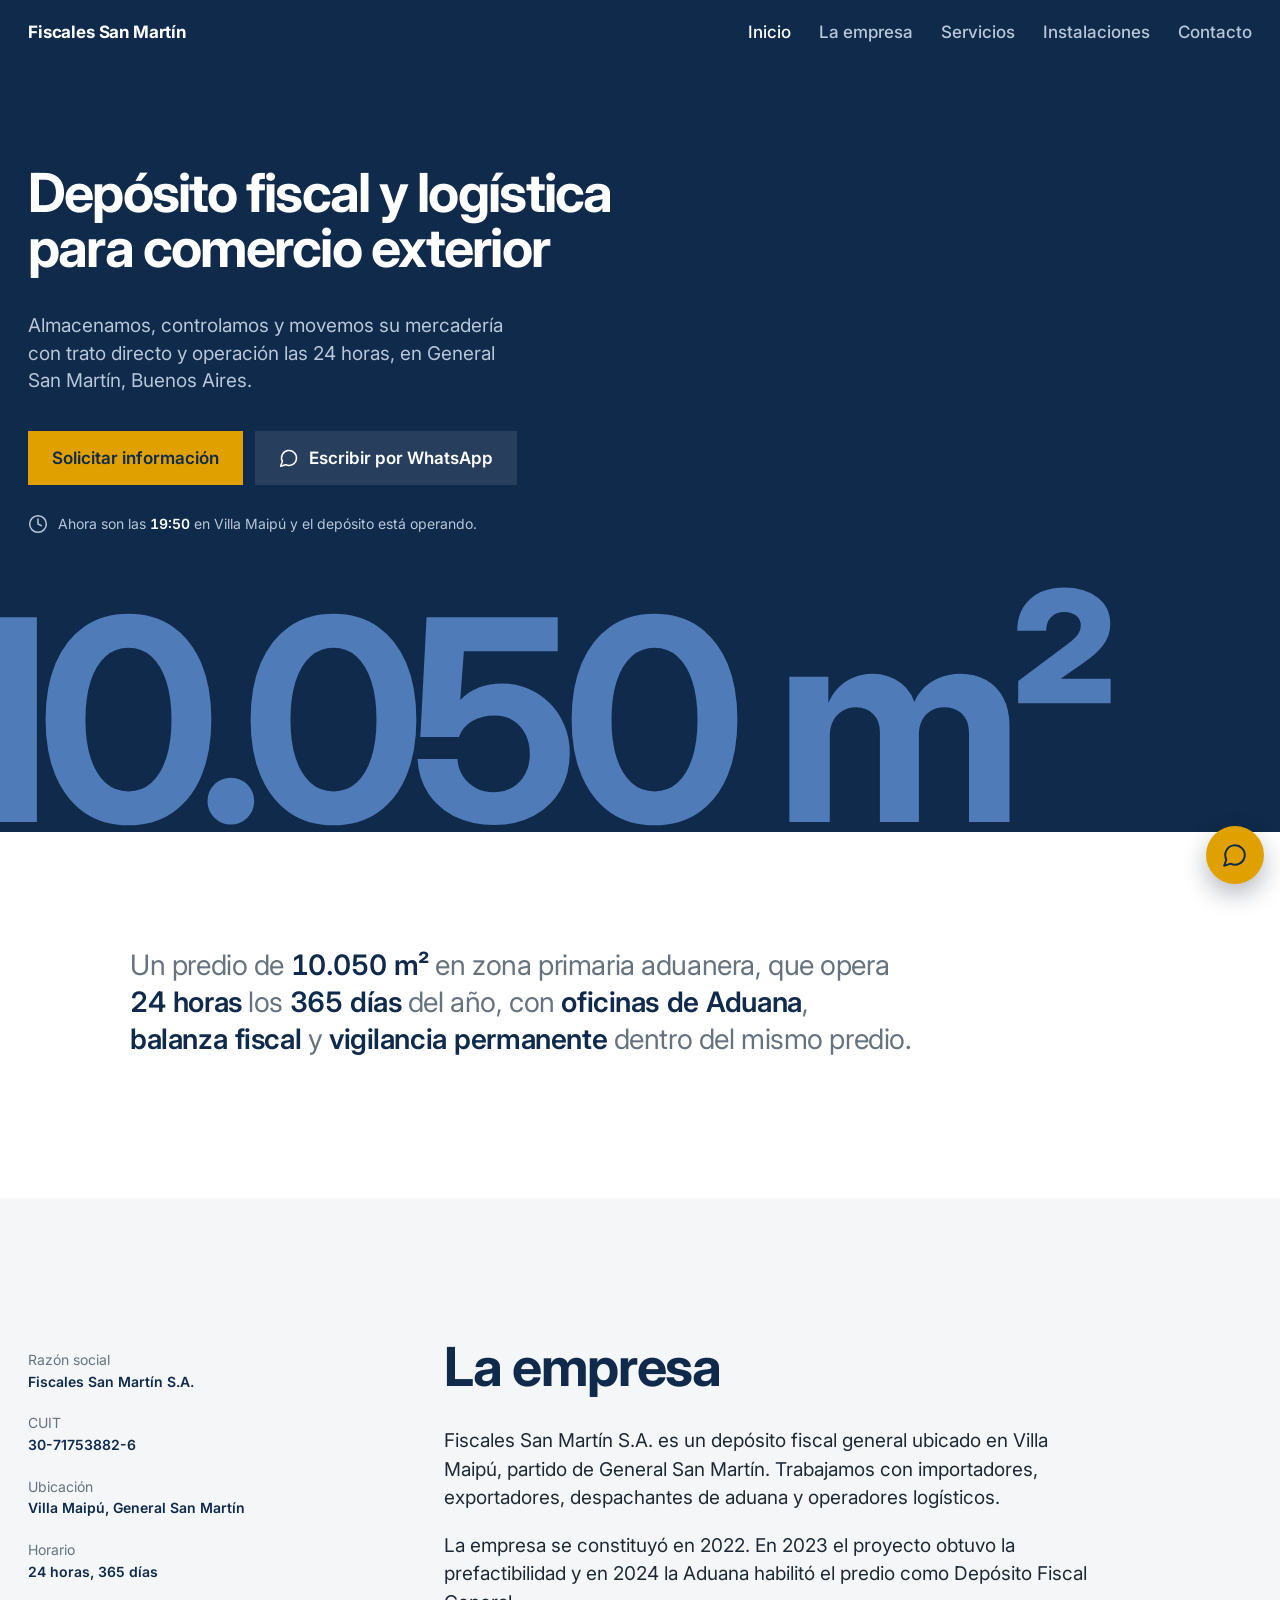
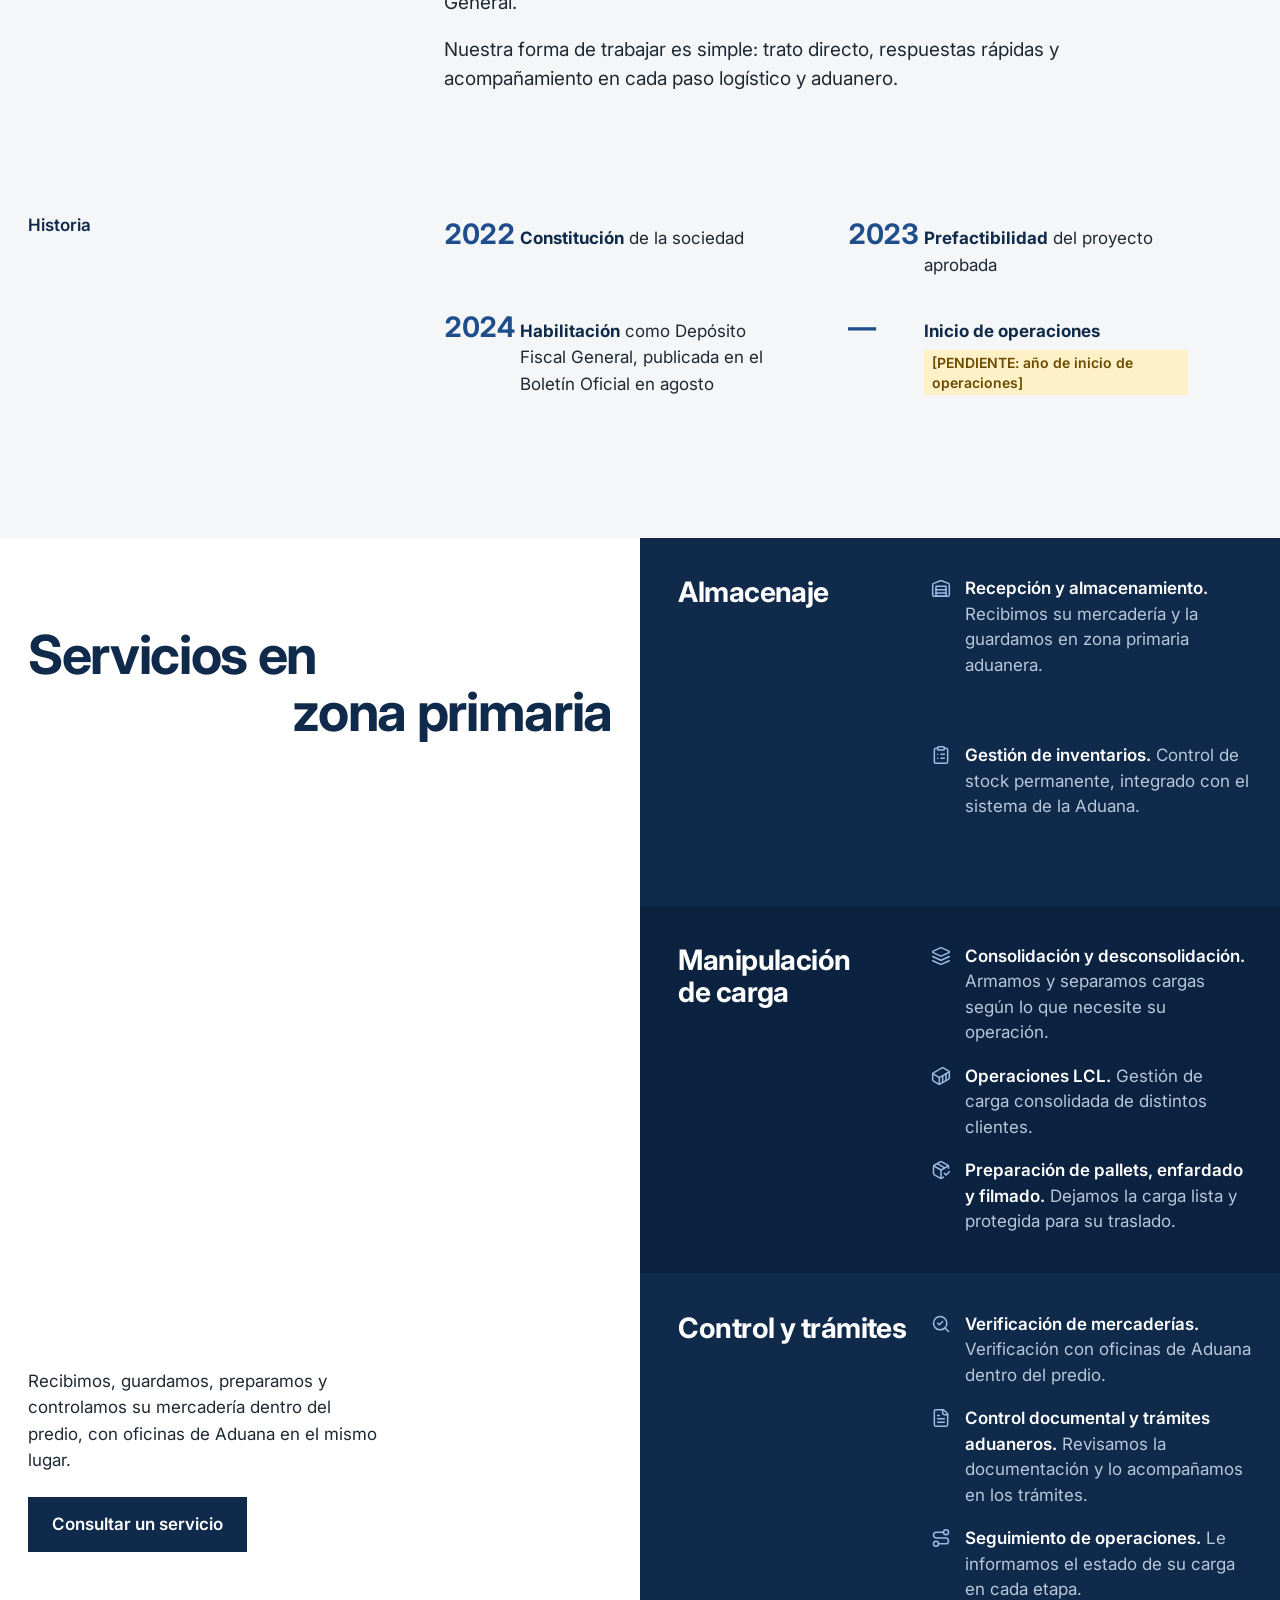
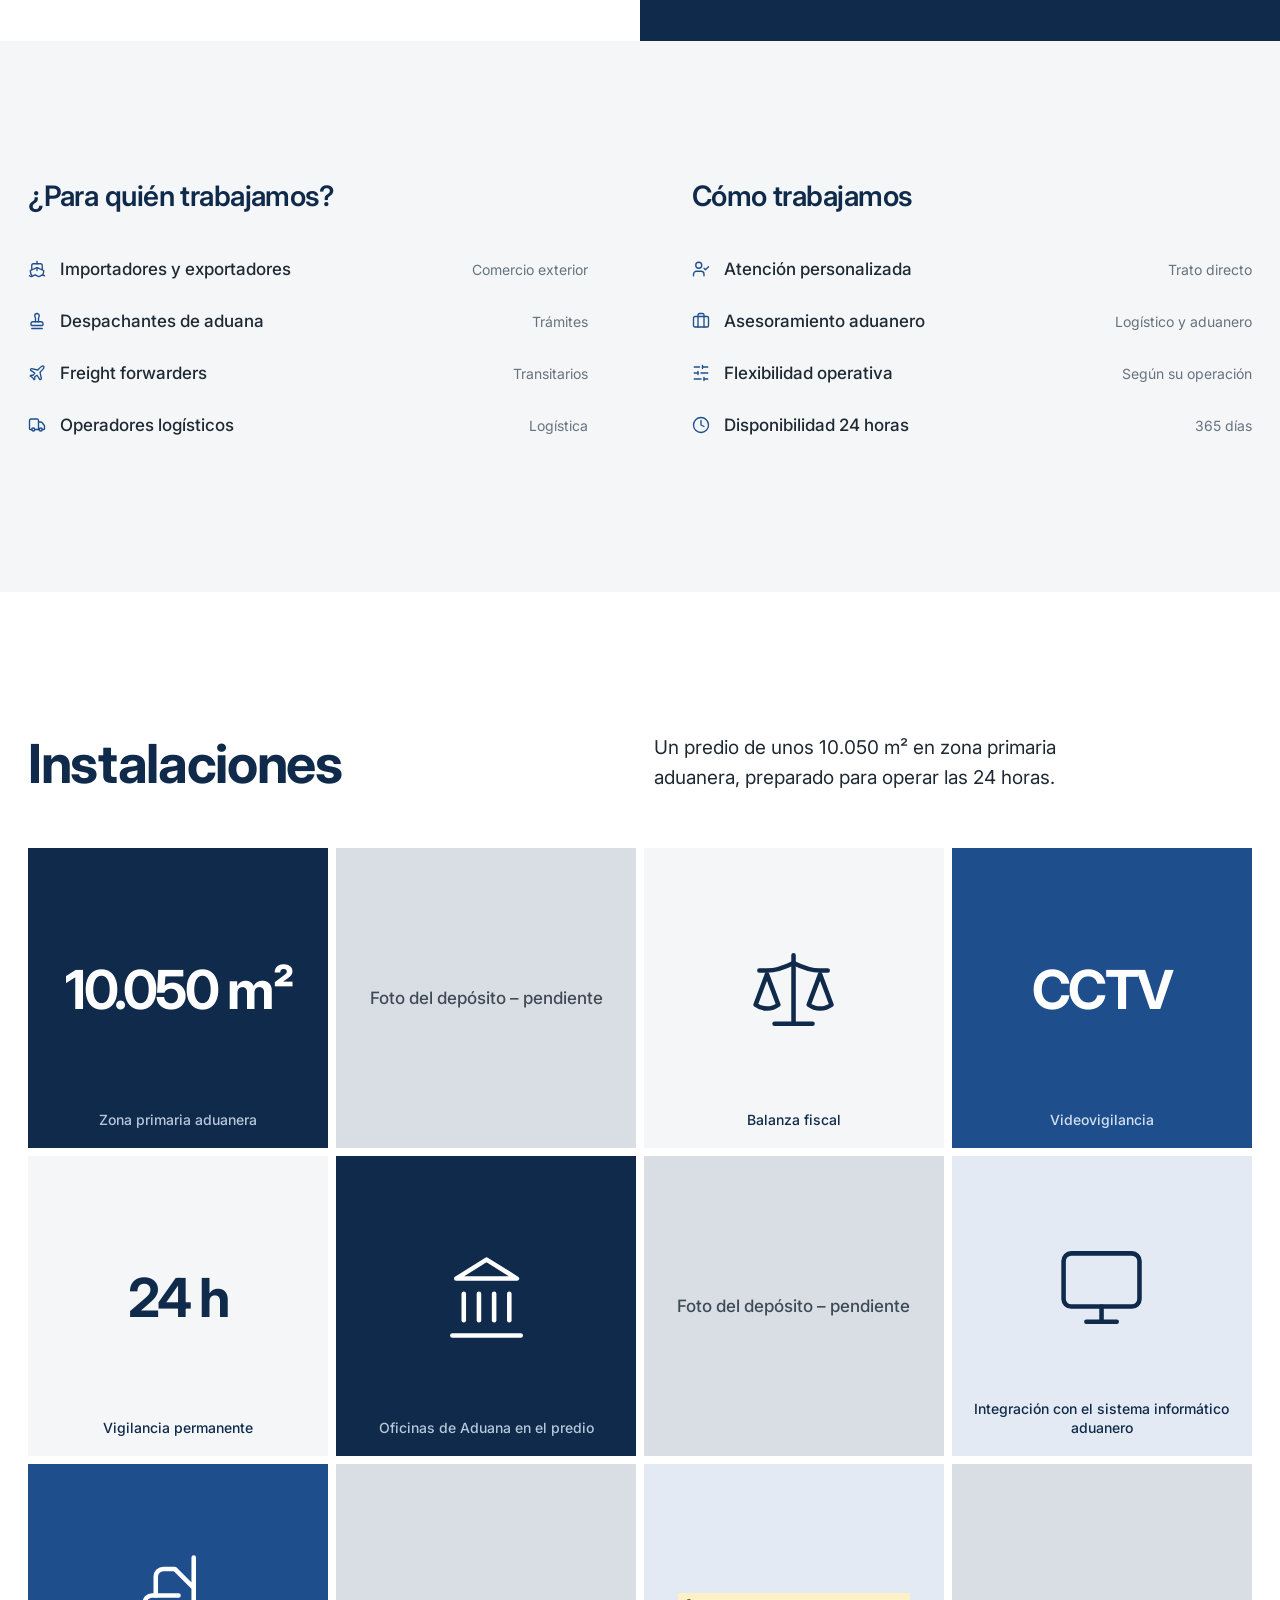
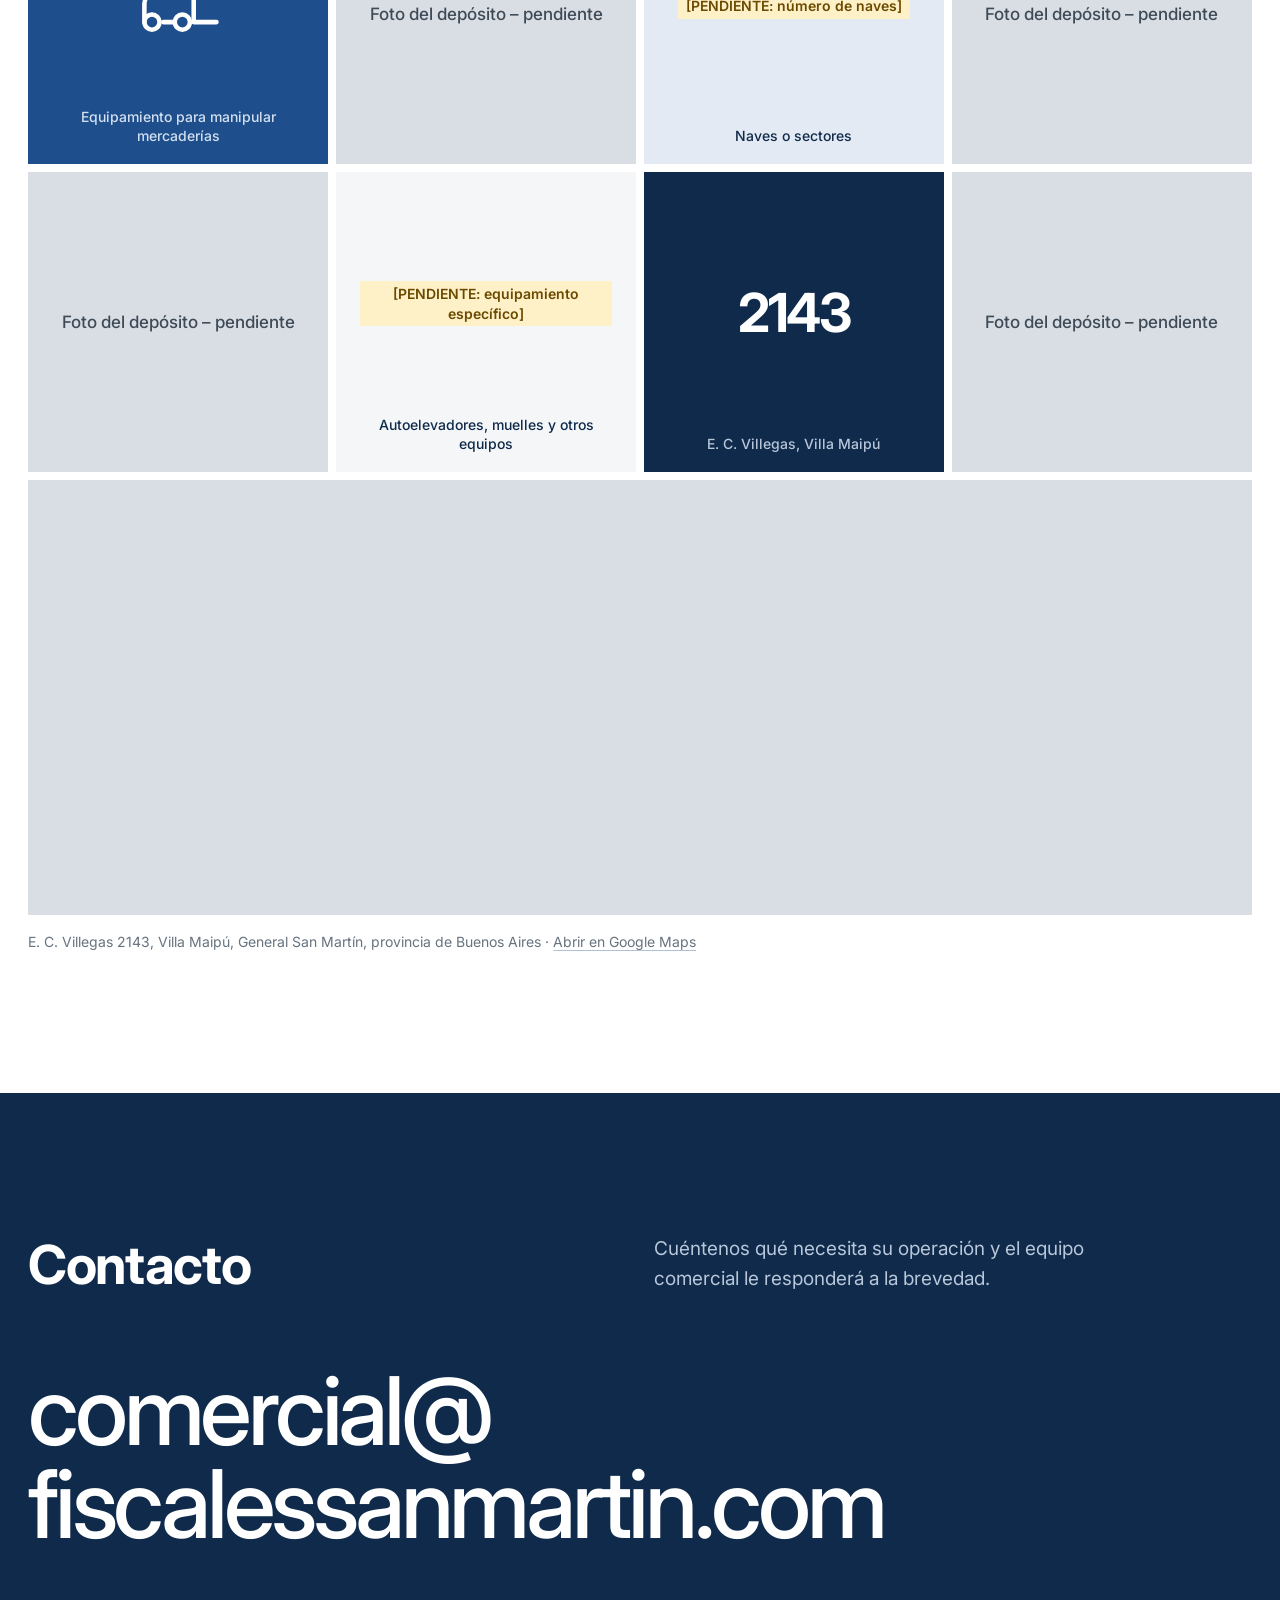
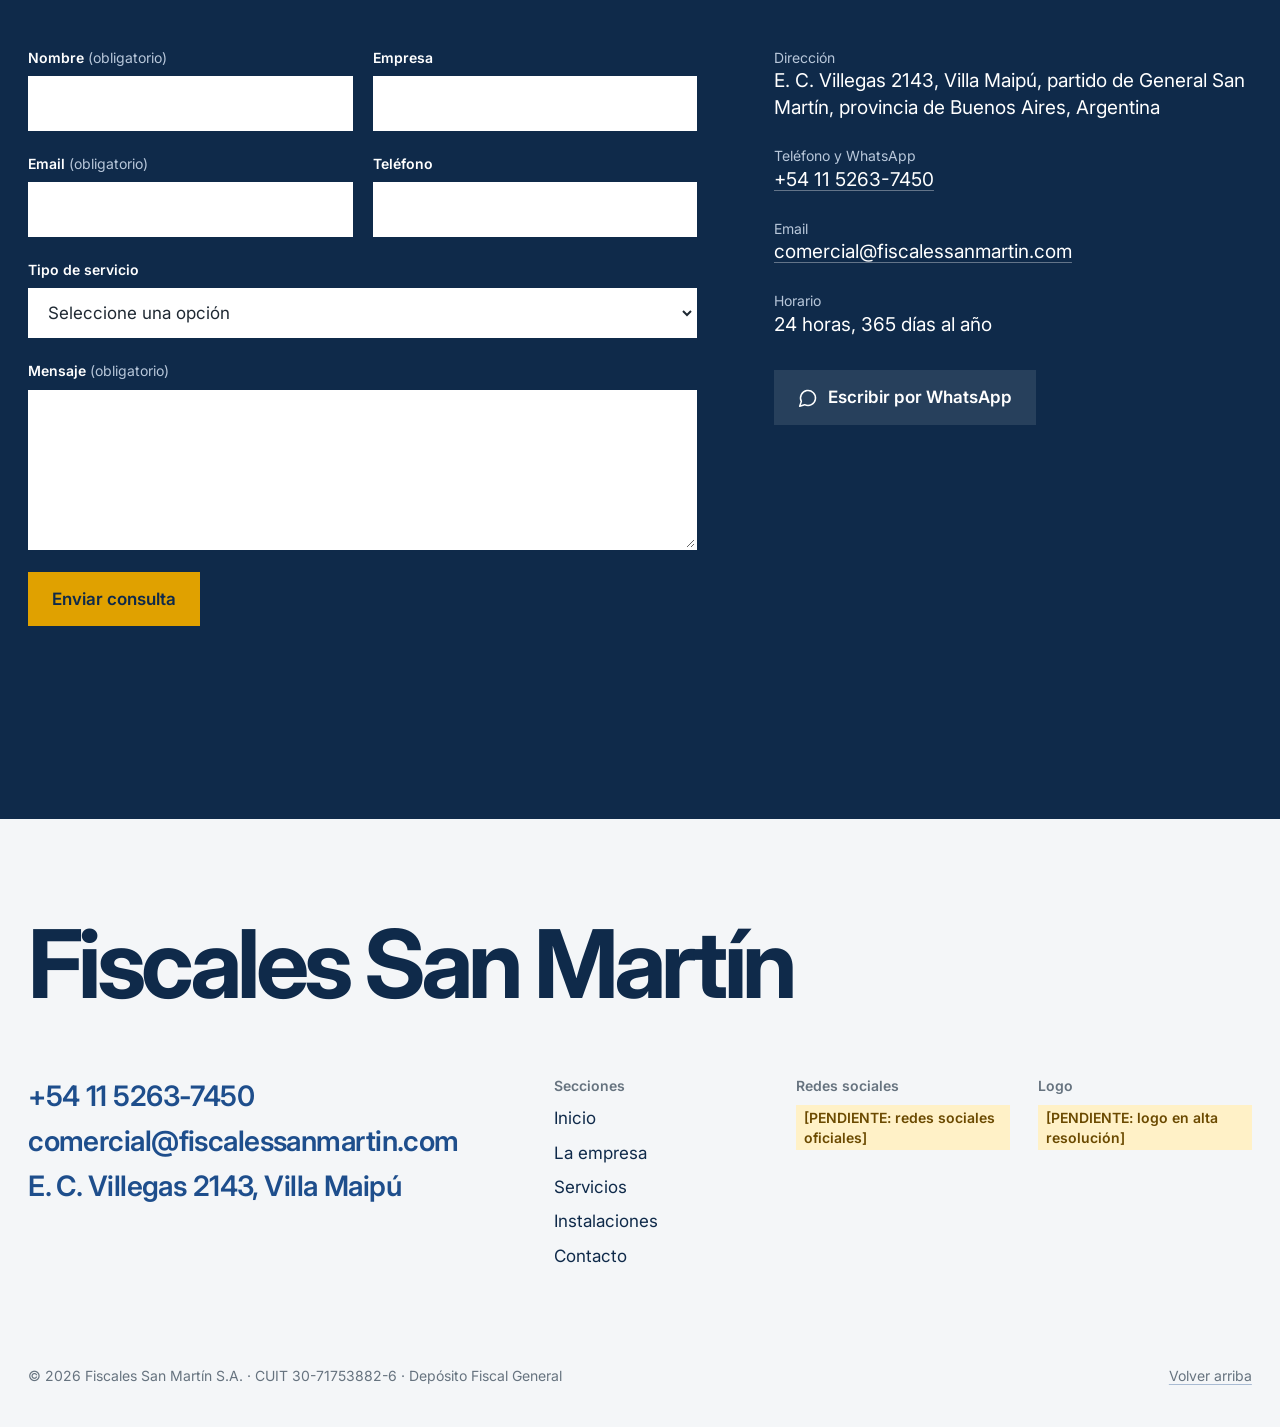
==== commit 08685f5d: "Redesign Fiscales San Martín site with type-led direction Rebuild the one-page site around a typogra" ====
--- a/fiscales-san-martin/index.html
+++ b/fiscales-san-martin/index.html
@@ -41,7 +41,7 @@
 </head>
 <body>
 
-<!-- Iconos: Lucide (https://lucide.dev, licencia ISC), incluidos aquí para que la web funcione sin conexión a otras librerías. -->
+<!-- Iconos: Lucide (https://lucide.dev, licencia ISC), incluidos aquí para que la web funcione sin depender de otras librerías. -->
 <svg xmlns="http://www.w3.org/2000/svg" style="display:none" aria-hidden="true">
   <symbol id="i-warehouse" viewBox="0 0 24 24"><path d="M22 8.35V20a2 2 0 0 1-2 2H4a2 2 0 0 1-2-2V8.35A2 2 0 0 1 3.26 6.5l8-3.2a2 2 0 0 1 1.48 0l8 3.2A2 2 0 0 1 22 8.35Z"/><path d="M6 18h12"/><path d="M6 14h12"/><rect width="12" height="12" x="6" y="10"/></symbol>
   <symbol id="i-clipboard-list" viewBox="0 0 24 24"><rect width="8" height="4" x="8" y="2" rx="1" ry="1"/><path d="M16 4h2a2 2 0 0 1 2 2v14a2 2 0 0 1-2 2H6a2 2 0 0 1-2-2V6a2 2 0 0 1 2-2h2"/><path d="M12 11h4"/><path d="M12 16h4"/><path d="M8 11h.01"/><path d="M8 16h.01"/></symbol>
@@ -80,315 +80,284 @@
 
 <a class="skip-link" href="#contenido">Saltar al contenido</a>
 
-<header class="site-header" id="top">
-  <div class="container header-inner">
-    <a class="brand" href="#inicio" aria-label="Fiscales San Martín S.A., ir al inicio">
-      <!-- PENDIENTE: reemplazar por el logo en alta resolución (img/logo.svg o img/logo.png). Ver README.md. -->
-      <span class="brand-text"><strong>Fiscales San Martín</strong><small>Depósito fiscal general</small></span>
-    </a>
-    <button class="nav-toggle" type="button" aria-expanded="false" aria-controls="menu-principal" aria-label="Abrir menú">
-      <svg class="i i-open"><use href="#i-menu"/></svg><svg class="i i-close"><use href="#i-x"/></svg>
+<header class="bar">
+  <div class="bar-in">
+    <!-- PENDIENTE: reemplazar el nombre por el logo en alta resolución (img/logo.svg). Ver README.md. -->
+    <a class="wordmark" href="#inicio">Fiscales San Martín</a>
+    <button class="menu-btn" type="button" aria-expanded="false" aria-controls="menu-principal">
+      <svg class="i" aria-hidden="true"><use href="#i-menu"/></svg><span>Menú</span>
     </button>
-    <nav class="site-nav" id="menu-principal" aria-label="Menú principal">
-      <ul>
-        <li><a href="#inicio">Inicio</a></li>
-        <li><a href="#empresa">La empresa</a></li>
-        <li><a href="#servicios">Servicios</a></li>
-        <li><a href="#instalaciones">Instalaciones</a></li>
-        <li><a href="#contacto">Contacto</a></li>
-      </ul>
+    <nav class="nav" id="menu-principal" aria-label="Menú principal">
+      <a href="#inicio">Inicio</a>
+      <a href="#empresa">La empresa</a>
+      <a href="#servicios">Servicios</a>
+      <a href="#instalaciones">Instalaciones</a>
+      <a href="#contacto">Contacto</a>
     </nav>
   </div>
 </header>
 
 <main id="contenido">
 
-  <!-- ============ INICIO ============ -->
-  <!-- PENDIENTE: cuando haya una foto real del depósito, ponerla como fondo del hero (ver README.md). -->
-  <section class="hero" id="inicio">
-    <div class="container hero-inner">
-      <p class="eyebrow">Depósito Fiscal General habilitado por la Aduana</p>
-      <h1>Depósito fiscal y logística para comercio exterior</h1>
-      <p class="hero-sub">Almacenamos, controlamos y movemos su mercadería con trato directo y operación las 24 horas, en General San Martín, Buenos Aires.</p>
-      <div class="hero-actions">
-        <a class="btn btn-accent" href="#contacto">Solicitar información <svg class="i"><use href="#i-arrow-right"/></svg></a>
+  <!-- INICIO · PENDIENTE: cuando haya una foto real del depósito, puede ir de fondo (ver README.md). -->
+  <section class="hero" id="inicio" aria-labelledby="hero-title">
+    <div class="hero-text">
+      <h1 class="hero-title lines" id="hero-title">
+        <span class="line"><span data-line style="--i:0">Depósito fiscal y logística</span></span>
+        <span class="line"><span data-line style="--i:1">para comercio exterior</span></span>
+      </h1>
+      <p class="hero-sub" data-load style="--d:380ms">Almacenamos, controlamos y movemos su mercadería con trato directo y operación las 24&nbsp;horas, en General San Martín, Buenos Aires.</p>
+      <div class="hero-actions" data-load style="--d:460ms">
+        <a class="btn btn-accent" href="#contacto">Solicitar información</a>
         <!-- PENDIENTE: confirmar si el WhatsApp es móvil o fijo con WhatsApp Business. El enlace se arma en js/main.js. -->
-        <a class="btn btn-outline-light" data-whatsapp href="https://wa.me/5491152637450?text=Hola%2C%20quiero%20informaci%C3%B3n%20sobre%20sus%20servicios%20de%20dep%C3%B3sito%20fiscal." target="_blank" rel="noopener"><svg class="i"><use href="#i-message-circle"/></svg> Escribir por WhatsApp</a>
-      </div>
-      <p class="hero-loc"><svg class="i"><use href="#i-map-pin"/></svg> Villa Maipú, partido de General San Martín, provincia de Buenos Aires</p>
-    </div>
-  </section>
-
-  <!-- ============ CIFRAS ============ -->
-  <section class="stats" aria-label="Datos principales">
-    <div class="container stats-grid">
-      <div class="stat reveal">
-        <p class="stat-value"><span data-count="10050" data-format="thousands">10.050</span><span class="stat-unit"> m²</span></p>
-        <p class="stat-label">de zona primaria aduanera</p>
-      </div>
-      <div class="stat reveal">
-        <p class="stat-value"><span data-count="24">24</span>/7</p>
-        <p class="stat-label">operación los 365 días del año</p>
-      </div>
-      <div class="stat reveal">
-        <p class="stat-value stat-text"><svg class="i"><use href="#i-landmark"/></svg> Aduana</p>
-        <p class="stat-label">con oficinas dentro del predio</p>
-      </div>
-      <div class="stat reveal">
-        <p class="stat-value stat-text"><svg class="i"><use href="#i-scale"/></svg> Balanza fiscal</p>
-        <p class="stat-label">y vigilancia permanente</p>
-      </div>
-    </div>
-  </section>
-
-  <!-- ============ LA EMPRESA ============ -->
-  <section class="section" id="empresa">
-    <div class="container">
-      <div class="about-grid">
-        <div class="reveal">
-          <p class="eyebrow">La empresa</p>
-          <h2>Un depósito fiscal con trato directo</h2>
-          <p>Fiscales San Martín S.A. es un depósito fiscal general ubicado en Villa Maipú, partido de General San Martín. Trabajamos con importadores, exportadores, despachantes de aduana y operadores logísticos.</p>
-          <p>La empresa se constituyó en 2022. En 2023 el proyecto obtuvo la prefactibilidad y en 2024 la Aduana habilitó el predio como Depósito Fiscal General.</p>
-          <p>Nuestra forma de trabajar es simple: trato directo, respuestas rápidas y acompañamiento en cada paso logístico y aduanero.</p>
-        </div>
-        <ol class="timeline reveal" aria-label="Historia de la empresa">
-          <li><span class="tl-year">2022</span><span class="tl-text"><strong>Constitución</strong>Se constituye Fiscales San Martín S.A.</span></li>
-          <li><span class="tl-year">2023</span><span class="tl-text"><strong>Prefactibilidad</strong>El proyecto obtiene la prefactibilidad.</span></li>
-          <li><span class="tl-year">2024</span><span class="tl-text"><strong>Habilitación</strong>Habilitación como Depósito Fiscal General, publicada en el Boletín Oficial en agosto de 2024.</span></li>
-          <li class="tl-pending"><span class="tl-year">—</span><span class="tl-text"><strong>Inicio de operaciones</strong><span class="pendiente">[PENDIENTE: año de inicio de operaciones]</span></span></li>
-        </ol>
-      </div>
-
-      <div class="cards-4">
-        <article class="card reveal">
-          <span class="card-icon"><svg class="i"><use href="#i-user-check"/></svg></span>
-          <h3>Atención personalizada</h3>
-          <p>Trato directo con quienes operan su carga.</p>
-        </article>
-        <article class="card reveal">
-          <span class="card-icon"><svg class="i"><use href="#i-briefcase"/></svg></span>
-          <h3>Asesoramiento aduanero</h3>
-          <p>Asesoramiento en procesos logísticos y aduaneros.</p>
-        </article>
-        <article class="card reveal">
-          <span class="card-icon"><svg class="i"><use href="#i-sliders"/></svg></span>
-          <h3>Flexibilidad operativa</h3>
-          <p>Nos adaptamos a lo que necesita cada operación.</p>
-        </article>
-        <article class="card reveal">
-          <span class="card-icon"><svg class="i"><use href="#i-clock"/></svg></span>
-          <h3>Disponibilidad 24 horas</h3>
-          <p>Operamos las 24 horas, los 365 días del año.</p>
-        </article>
-      </div>
-    </div>
-  </section>
-
-  <!-- ============ SERVICIOS ============ -->
-  <section class="section section-alt" id="servicios">
-    <div class="container">
-      <div class="section-head reveal">
-        <p class="eyebrow">Servicios</p>
-        <h2>Todo lo que su carga necesita en zona primaria</h2>
-      </div>
-
-      <div class="service-group">
-        <h3 class="group-title reveal">Almacenaje</h3>
-        <div class="cards-3">
-          <article class="card reveal"><span class="card-icon"><svg class="i"><use href="#i-warehouse"/></svg></span><h4>Recepción y almacenamiento</h4><p>Recibimos su mercadería y la guardamos en zona primaria aduanera.</p></article>
-          <article class="card reveal"><span class="card-icon"><svg class="i"><use href="#i-clipboard-list"/></svg></span><h4>Gestión de inventarios</h4><p>Control de stock permanente, integrado con el sistema de la Aduana.</p></article>
-        </div>
-      </div>
-
-      <div class="service-group">
-        <h3 class="group-title reveal">Manipulación de carga</h3>
-        <div class="cards-3">
-          <article class="card reveal"><span class="card-icon"><svg class="i"><use href="#i-layers"/></svg></span><h4>Consolidación y desconsolidación</h4><p>Armamos y separamos cargas según lo que necesite su operación.</p></article>
-          <article class="card reveal"><span class="card-icon"><svg class="i"><use href="#i-container"/></svg></span><h4>Operaciones LCL</h4><p>Gestión de carga consolidada de distintos clientes.</p></article>
-          <article class="card reveal"><span class="card-icon"><svg class="i"><use href="#i-package-check"/></svg></span><h4>Preparación de pallets, enfardado y filmado</h4><p>Dejamos la carga lista y protegida para su traslado.</p></article>
-        </div>
-      </div>
-
-      <div class="service-group">
-        <h3 class="group-title reveal">Control y trámites</h3>
-        <div class="cards-3">
-          <article class="card reveal"><span class="card-icon"><svg class="i"><use href="#i-search-check"/></svg></span><h4>Verificación de mercaderías</h4><p>Verificación con oficinas de Aduana dentro del predio.</p></article>
-          <article class="card reveal"><span class="card-icon"><svg class="i"><use href="#i-file-text"/></svg></span><h4>Control documental y trámites aduaneros</h4><p>Revisamos la documentación y lo acompañamos en los trámites.</p></article>
-          <article class="card reveal"><span class="card-icon"><svg class="i"><use href="#i-route"/></svg></span><h4>Seguimiento de operaciones</h4><p>Le informamos el estado de su carga en cada etapa.</p></article>
-        </div>
-      </div>
-
-      <div class="audience reveal">
-        <h3>¿Para quién trabajamos?</h3>
-        <ul class="audience-list">
-          <li><svg class="i"><use href="#i-ship"/></svg> Importadores y exportadores</li>
-          <li><svg class="i"><use href="#i-stamp"/></svg> Despachantes de aduana</li>
-          <li><svg class="i"><use href="#i-plane"/></svg> Freight forwarders (transitarios)</li>
-          <li><svg class="i"><use href="#i-truck"/></svg> Operadores logísticos</li>
+        <a class="btn btn-ghost" data-whatsapp href="https://wa.me/5491152637450?text=Hola%2C%20quiero%20informaci%C3%B3n%20sobre%20sus%20servicios%20de%20dep%C3%B3sito%20fiscal." target="_blank" rel="noopener"><svg class="i" aria-hidden="true"><use href="#i-message-circle"/></svg>Escribir por WhatsApp</a>
+      </div>
+      <p class="clock" data-load style="--d:540ms" aria-live="off">
+        <svg class="i" aria-hidden="true"><use href="#i-clock"/></svg>
+        <span id="clock-text">El depósito opera las 24 horas, los 365 días del año.</span>
+      </p>
+    </div>
+    <p class="monument" aria-hidden="true"><span>10.050&nbsp;m²</span></p>
+  </section>
+
+  <!-- CIFRAS -->
+  <section class="figures" aria-labelledby="cifras-title">
+    <h2 class="sr-only" id="cifras-title">El predio en cifras</h2>
+    <p class="figures-text" data-reveal>
+      Un predio de <b><span data-count="10050" data-format="thousands">10.050</span>&nbsp;m²</b> en zona primaria aduanera, que opera <b><span data-count="24">24</span>&nbsp;horas</b> los <b><span data-count="365">365</span>&nbsp;días</b> del año, con <b>oficinas de Aduana</b>, <b>balanza fiscal</b> y <b>vigilancia permanente</b> dentro del mismo predio.
+    </p>
+  </section>
+
+  <!-- LA EMPRESA -->
+  <section class="about" id="empresa" aria-labelledby="empresa-title">
+    <div class="about-row">
+      <dl class="facts" data-reveal>
+        <div><dt>Razón social</dt><dd>Fiscales San Martín S.A.</dd></div>
+        <div><dt>CUIT</dt><dd>30-71753882-6</dd></div>
+        <div><dt>Ubicación</dt><dd>Villa Maipú, General San Martín</dd></div>
+        <div><dt>Horario</dt><dd>24 horas, 365 días</dd></div>
+      </dl>
+      <div class="about-body">
+        <h2 id="empresa-title" data-reveal>La empresa</h2>
+        <p data-reveal>Fiscales San Martín S.A. es un depósito fiscal general ubicado en Villa Maipú, partido de General San Martín. Trabajamos con importadores, exportadores, despachantes de aduana y operadores logísticos.</p>
+        <p data-reveal>La empresa se constituyó en 2022. En 2023 el proyecto obtuvo la prefactibilidad y en 2024 la Aduana habilitó el predio como Depósito Fiscal General.</p>
+        <p data-reveal>Nuestra forma de trabajar es simple: trato directo, respuestas rápidas y acompañamiento en cada paso logístico y aduanero.</p>
+      </div>
+    </div>
+    <div class="about-row about-record">
+      <h3 class="record-word" data-reveal>Historia</h3>
+      <ol class="timeline" data-reveal>
+        <li><span class="tl-year">2022</span><span class="tl-text"><b>Constitución</b> de la sociedad</span></li>
+        <li><span class="tl-year">2023</span><span class="tl-text"><b>Prefactibilidad</b> del proyecto aprobada</span></li>
+        <li><span class="tl-year">2024</span><span class="tl-text"><b>Habilitación</b> como Depósito Fiscal General, publicada en el Boletín Oficial en agosto</span></li>
+        <li><span class="tl-year">—</span><span class="tl-text"><b>Inicio de operaciones</b> <span class="pendiente">[PENDIENTE: año de inicio de operaciones]</span></span></li>
+      </ol>
+    </div>
+  </section>
+
+  <!-- SERVICIOS -->
+  <section class="services" id="servicios" aria-labelledby="servicios-title">
+    <div class="services-cell">
+      <h2 class="zigzag" id="servicios-title" data-reveal><span>Servicios en</span><span>zona primaria</span></h2>
+      <div class="services-foot" data-reveal>
+        <p>Recibimos, guardamos, preparamos y controlamos su mercadería dentro del predio, con oficinas de Aduana en el mismo lugar.</p>
+        <a class="btn btn-primary" href="#contacto">Consultar un servicio</a>
+      </div>
+    </div>
+    <div class="services-rows">
+      <article class="srow" data-reveal>
+        <h3>Almacenaje</h3>
+        <ul>
+          <li><svg class="i" aria-hidden="true"><use href="#i-warehouse"/></svg><span><b>Recepción y almacenamiento.</b> Recibimos su mercadería y la guardamos en zona primaria aduanera.</span></li>
+          <li><svg class="i" aria-hidden="true"><use href="#i-clipboard-list"/></svg><span><b>Gestión de inventarios.</b> Control de stock permanente, integrado con el sistema de la Aduana.</span></li>
         </ul>
-      </div>
-    </div>
-  </section>
-
-  <!-- ============ INSTALACIONES ============ -->
-  <section class="section" id="instalaciones">
-    <div class="container">
-      <div class="facilities-grid">
-        <div class="reveal">
-          <p class="eyebrow">Instalaciones</p>
-          <h2>Preparados para operar las 24 horas</h2>
-          <p class="lead">Un predio de unos 10.050 m² en zona primaria aduanera, preparado para operar las 24 horas.</p>
-          <dl class="pending-list">
-            <div><dt>Naves o sectores</dt><dd><span class="pendiente">[PENDIENTE: número de naves]</span></dd></div>
-            <div><dt>Equipamiento</dt><dd><span class="pendiente">[PENDIENTE: equipamiento específico]</span></dd></div>
-          </dl>
-        </div>
-        <ul class="feature-list reveal">
-          <li><span class="fl-icon"><svg class="i"><use href="#i-maximize"/></svg></span><span><strong>Unos 10.050 m²</strong> de zona primaria aduanera</span></li>
-          <li><span class="fl-icon"><svg class="i"><use href="#i-scale"/></svg></span><span><strong>Balanza fiscal</strong></span></li>
-          <li><span class="fl-icon"><svg class="i"><use href="#i-video"/></svg></span><span><strong>Videovigilancia CCTV</strong></span></li>
-          <li><span class="fl-icon"><svg class="i"><use href="#i-shield-check"/></svg></span><span><strong>Vigilancia permanente</strong></span></li>
-          <li><span class="fl-icon"><svg class="i"><use href="#i-landmark"/></svg></span><span><strong>Oficinas de Aduana</strong> dentro del predio</span></li>
-          <li><span class="fl-icon"><svg class="i"><use href="#i-monitor"/></svg></span><span><strong>Integración</strong> con el sistema informático aduanero</span></li>
-          <li><span class="fl-icon"><svg class="i"><use href="#i-forklift"/></svg></span><span><strong>Equipamiento</strong> para manipular mercaderías</span></li>
+      </article>
+      <article class="srow" data-reveal>
+        <h3>Manipulación de carga</h3>
+        <ul>
+          <li><svg class="i" aria-hidden="true"><use href="#i-layers"/></svg><span><b>Consolidación y desconsolidación.</b> Armamos y separamos cargas según lo que necesite su operación.</span></li>
+          <li><svg class="i" aria-hidden="true"><use href="#i-container"/></svg><span><b>Operaciones LCL.</b> Gestión de carga consolidada de distintos clientes.</span></li>
+          <li><svg class="i" aria-hidden="true"><use href="#i-package-check"/></svg><span><b>Preparación de pallets, enfardado y filmado.</b> Dejamos la carga lista y protegida para su traslado.</span></li>
         </ul>
-      </div>
-
-      <!-- PENDIENTE: fotos reales del depósito. Reemplazar cada <figure class="photo-slot"> por:
-           <figure class="photo"><img src="img/deposito-1.jpg" alt="Descripción de la foto" loading="lazy" width="1200" height="900"></figure> -->
-      <div class="gallery" aria-label="Galería de fotos del depósito">
-        <figure class="photo-slot reveal"><svg class="i"><use href="#i-image"/></svg><figcaption>Foto del depósito – pendiente</figcaption></figure>
-        <figure class="photo-slot reveal"><svg class="i"><use href="#i-image"/></svg><figcaption>Foto del depósito – pendiente</figcaption></figure>
-        <figure class="photo-slot reveal"><svg class="i"><use href="#i-image"/></svg><figcaption>Foto del depósito – pendiente</figcaption></figure>
-        <figure class="photo-slot reveal"><svg class="i"><use href="#i-image"/></svg><figcaption>Foto del depósito – pendiente</figcaption></figure>
-        <figure class="photo-slot reveal"><svg class="i"><use href="#i-image"/></svg><figcaption>Foto del depósito – pendiente</figcaption></figure>
-        <figure class="photo-slot reveal"><svg class="i"><use href="#i-image"/></svg><figcaption>Foto del depósito – pendiente</figcaption></figure>
-      </div>
-
-      <div class="map reveal">
-        <iframe
-          title="Mapa: E. C. Villegas 2143, Villa Maipú, General San Martín"
-          src="https://maps.google.com/maps?q=E.%20C.%20Villegas%202143%2C%20Villa%20Maip%C3%BA%2C%20General%20San%20Mart%C3%ADn%2C%20Buenos%20Aires%2C%20Argentina&z=15&output=embed"
-          loading="lazy" referrerpolicy="no-referrer-when-downgrade"></iframe>
-        <p class="map-caption"><svg class="i"><use href="#i-map-pin"/></svg> E. C. Villegas 2143, Villa Maipú, General San Martín, Buenos Aires · <a href="https://www.google.com/maps/search/?api=1&query=E.%20C.%20Villegas%202143%2C%20Villa%20Maip%C3%BA%2C%20General%20San%20Mart%C3%ADn%2C%20Buenos%20Aires" target="_blank" rel="noopener">Abrir en Google Maps</a></p>
-      </div>
-    </div>
-  </section>
-
-  <!-- ============ CONTACTO ============ -->
-  <section class="section section-alt" id="contacto">
-    <div class="container">
-      <div class="section-head reveal">
-        <p class="eyebrow">Contacto</p>
-        <h2>Cuéntenos qué necesita su operación</h2>
-        <p>Complete el formulario y el equipo comercial le responderá a la brevedad.</p>
-      </div>
-
-      <div class="contact-grid">
-        <form class="contact-form reveal" id="contact-form" novalidate>
-          <div class="form-row">
-            <div class="field">
-              <label for="f-nombre">Nombre <span class="req" aria-hidden="true">*</span></label>
-              <input id="f-nombre" name="nombre" type="text" autocomplete="name" required aria-describedby="e-nombre">
-              <p class="field-error" id="e-nombre"></p>
-            </div>
-            <div class="field">
-              <label for="f-empresa">Empresa</label>
-              <input id="f-empresa" name="empresa" type="text" autocomplete="organization">
-            </div>
-          </div>
-          <div class="form-row">
-            <div class="field">
-              <label for="f-email">Email <span class="req" aria-hidden="true">*</span></label>
-              <input id="f-email" name="email" type="email" autocomplete="email" required aria-describedby="e-email">
-              <p class="field-error" id="e-email"></p>
-            </div>
-            <div class="field">
-              <label for="f-telefono">Teléfono</label>
-              <input id="f-telefono" name="telefono" type="tel" autocomplete="tel">
-            </div>
+      </article>
+      <article class="srow" data-reveal>
+        <h3>Control y trámites</h3>
+        <ul>
+          <li><svg class="i" aria-hidden="true"><use href="#i-search-check"/></svg><span><b>Verificación de mercaderías.</b> Verificación con oficinas de Aduana dentro del predio.</span></li>
+          <li><svg class="i" aria-hidden="true"><use href="#i-file-text"/></svg><span><b>Control documental y trámites aduaneros.</b> Revisamos la documentación y lo acompañamos en los trámites.</span></li>
+          <li><svg class="i" aria-hidden="true"><use href="#i-route"/></svg><span><b>Seguimiento de operaciones.</b> Le informamos el estado de su carga en cada etapa.</span></li>
+        </ul>
+      </article>
+    </div>
+  </section>
+
+  <!-- PARA QUIÉN TRABAJAMOS -->
+  <section class="who" aria-labelledby="quien-title">
+    <div class="who-col">
+      <h2 id="quien-title" data-reveal>¿Para quién trabajamos?</h2>
+      <ul class="rows" data-reveal>
+        <li><svg class="i" aria-hidden="true"><use href="#i-ship"/></svg><span class="r-name">Importadores y exportadores</span><span class="r-val">Comercio exterior</span></li>
+        <li><svg class="i" aria-hidden="true"><use href="#i-stamp"/></svg><span class="r-name">Despachantes de aduana</span><span class="r-val">Trámites</span></li>
+        <li><svg class="i" aria-hidden="true"><use href="#i-plane"/></svg><span class="r-name">Freight forwarders</span><span class="r-val">Transitarios</span></li>
+        <li><svg class="i" aria-hidden="true"><use href="#i-truck"/></svg><span class="r-name">Operadores logísticos</span><span class="r-val">Logística</span></li>
+      </ul>
+    </div>
+    <div class="who-col">
+      <h2 data-reveal>Cómo trabajamos</h2>
+      <ul class="rows" data-reveal>
+        <li><svg class="i" aria-hidden="true"><use href="#i-user-check"/></svg><span class="r-name">Atención personalizada</span><span class="r-val">Trato directo</span></li>
+        <li><svg class="i" aria-hidden="true"><use href="#i-briefcase"/></svg><span class="r-name">Asesoramiento aduanero</span><span class="r-val">Logístico y aduanero</span></li>
+        <li><svg class="i" aria-hidden="true"><use href="#i-sliders"/></svg><span class="r-name">Flexibilidad operativa</span><span class="r-val">Según su operación</span></li>
+        <li><svg class="i" aria-hidden="true"><use href="#i-clock"/></svg><span class="r-name">Disponibilidad 24 horas</span><span class="r-val">365 días</span></li>
+      </ul>
+    </div>
+  </section>
+
+  <!-- INSTALACIONES -->
+  <section class="facilities" id="instalaciones" aria-labelledby="inst-title">
+    <div class="facilities-head">
+      <h2 id="inst-title" data-reveal>Instalaciones</h2>
+      <p data-reveal>Un predio de unos 10.050&nbsp;m² en zona primaria aduanera, preparado para operar las 24 horas.</p>
+    </div>
+    <!-- PENDIENTE: fotos reales del depósito. Reemplazar cada <figure class="tile tile-photo"> por:
+         <figure class="tile tile-img"><img src="img/deposito-1.jpg" alt="Qué se ve en la foto" loading="lazy" width="1200" height="1200"></figure> -->
+    <div class="tiles">
+      <figure class="tile t-navy" data-tile><span class="tile-big">10.050&nbsp;m²</span><figcaption>Zona primaria aduanera</figcaption></figure>
+      <figure class="tile tile-photo" data-tile><figcaption>Foto del depósito – pendiente</figcaption></figure>
+      <figure class="tile t-paper" data-tile><svg class="i tile-icon" aria-hidden="true"><use href="#i-scale"/></svg><figcaption>Balanza fiscal</figcaption></figure>
+      <figure class="tile t-blue" data-tile><span class="tile-big">CCTV</span><figcaption>Videovigilancia</figcaption></figure>
+
+      <figure class="tile t-paper" data-tile><span class="tile-big">24&nbsp;h</span><figcaption>Vigilancia permanente</figcaption></figure>
+      <figure class="tile t-navy" data-tile><svg class="i tile-icon" aria-hidden="true"><use href="#i-landmark"/></svg><figcaption>Oficinas de Aduana en el predio</figcaption></figure>
+      <figure class="tile tile-photo" data-tile><figcaption>Foto del depósito – pendiente</figcaption></figure>
+      <figure class="tile t-white" data-tile><svg class="i tile-icon" aria-hidden="true"><use href="#i-monitor"/></svg><figcaption>Integración con el sistema informático aduanero</figcaption></figure>
+
+      <figure class="tile t-blue" data-tile><svg class="i tile-icon" aria-hidden="true"><use href="#i-forklift"/></svg><figcaption>Equipamiento para manipular mercaderías</figcaption></figure>
+      <figure class="tile tile-photo" data-tile><figcaption>Foto del depósito – pendiente</figcaption></figure>
+      <figure class="tile t-white" data-tile><span class="tile-pend"><span class="pendiente">[PENDIENTE: número de naves]</span></span><figcaption>Naves o sectores</figcaption></figure>
+      <figure class="tile tile-photo" data-tile><figcaption>Foto del depósito – pendiente</figcaption></figure>
+
+      <figure class="tile tile-photo" data-tile><figcaption>Foto del depósito – pendiente</figcaption></figure>
+      <figure class="tile t-paper" data-tile><span class="tile-pend"><span class="pendiente">[PENDIENTE: equipamiento específico]</span></span><figcaption>Autoelevadores, muelles y otros equipos</figcaption></figure>
+      <figure class="tile t-navy" data-tile><span class="tile-big">2143</span><figcaption>E. C. Villegas, Villa Maipú</figcaption></figure>
+      <figure class="tile tile-photo" data-tile><figcaption>Foto del depósito – pendiente</figcaption></figure>
+    </div>
+
+    <div class="map" data-reveal>
+      <iframe
+        title="Mapa: E. C. Villegas 2143, Villa Maipú, General San Martín"
+        src="https://maps.google.com/maps?q=E.%20C.%20Villegas%202143%2C%20Villa%20Maip%C3%BA%2C%20General%20San%20Mart%C3%ADn%2C%20Buenos%20Aires%2C%20Argentina&z=15&output=embed"
+        loading="lazy" referrerpolicy="no-referrer-when-downgrade"></iframe>
+      <p class="map-caption">E. C. Villegas 2143, Villa Maipú, General San Martín, provincia de Buenos Aires · <a class="link" href="https://www.google.com/maps/search/?api=1&query=E.%20C.%20Villegas%202143%2C%20Villa%20Maip%C3%BA%2C%20General%20San%20Mart%C3%ADn%2C%20Buenos%20Aires" target="_blank" rel="noopener">Abrir en Google Maps</a></p>
+    </div>
+  </section>
+
+  <!-- CONTACTO -->
+  <section class="contact" id="contacto" aria-labelledby="contacto-title">
+    <div class="contact-top">
+      <h2 id="contacto-title" data-reveal>Contacto</h2>
+      <p data-reveal>Cuéntenos qué necesita su operación y el equipo comercial le responderá a la brevedad.</p>
+    </div>
+    <!-- PENDIENTE: confirmar el email (dominio fiscalessanmartin.com vs. web fiscalsanmartin.ar). -->
+    <a class="email-display" href="mailto:comercial@fiscalessanmartin.com" data-reveal><span>comercial@</span><span>fiscalessanmartin.com</span></a>
+
+    <div class="contact-grid">
+      <form class="form" id="contact-form" novalidate data-reveal>
+        <div class="form-row">
+          <div class="field">
+            <label for="f-nombre">Nombre <span class="req">(obligatorio)</span></label>
+            <input id="f-nombre" name="nombre" type="text" autocomplete="name" required aria-describedby="e-nombre">
+            <p class="field-error" id="e-nombre"></p>
           </div>
           <div class="field">
-            <label for="f-servicio">Tipo de servicio</label>
-            <select id="f-servicio" name="servicio">
-              <option value="">Seleccione una opción</option>
-              <option>Almacenamiento</option>
-              <option>Consolidación / desconsolidación</option>
-              <option>LCL</option>
-              <option>Verificación</option>
-              <option>Preparación de pallets / enfardado / filmado</option>
-              <option>Trámites aduaneros</option>
-              <option>Otro</option>
-            </select>
+            <label for="f-empresa">Empresa</label>
+            <input id="f-empresa" name="empresa" type="text" autocomplete="organization">
+          </div>
+        </div>
+        <div class="form-row">
+          <div class="field">
+            <label for="f-email">Email <span class="req">(obligatorio)</span></label>
+            <input id="f-email" name="email" type="email" autocomplete="email" required aria-describedby="e-email">
+            <p class="field-error" id="e-email"></p>
           </div>
           <div class="field">
-            <label for="f-mensaje">Mensaje <span class="req" aria-hidden="true">*</span></label>
-            <textarea id="f-mensaje" name="mensaje" rows="5" required aria-describedby="e-mensaje"></textarea>
-            <p class="field-error" id="e-mensaje"></p>
+            <label for="f-telefono">Teléfono</label>
+            <input id="f-telefono" name="telefono" type="tel" autocomplete="tel">
           </div>
-          <!-- Campo trampa contra spam: los usuarios no lo ven. -->
-          <div class="hp" aria-hidden="true"><label for="f-web">No completar</label><input id="f-web" name="_gotcha" type="text" tabindex="-1" autocomplete="off"></div>
-          <p class="form-note"><span class="req">*</span> Campos obligatorios</p>
-          <button class="btn btn-accent" type="submit">Enviar consulta</button>
-          <div class="form-status" id="form-status" role="status" aria-live="polite" hidden></div>
-        </form>
-
-        <aside class="contact-info reveal" aria-label="Datos de contacto">
-          <h3>Datos de contacto</h3>
-          <ul>
-            <li><svg class="i"><use href="#i-map-pin"/></svg><span><strong>Dirección</strong>E. C. Villegas 2143, Villa Maipú, partido de General San Martín, provincia de Buenos Aires, Argentina</span></li>
-            <li><svg class="i"><use href="#i-phone"/></svg><span><strong>Teléfono y WhatsApp</strong><a href="tel:+541152637450">+54 11 5263-7450</a></span></li>
-            <!-- PENDIENTE: confirmar el email (dominio fiscalessanmartin.com vs. web fiscalsanmartin.ar). -->
-            <li><svg class="i"><use href="#i-mail"/></svg><span><strong>Email</strong><a href="mailto:comercial@fiscalessanmartin.com">comercial@fiscalessanmartin.com</a></span></li>
-            <li><svg class="i"><use href="#i-clock"/></svg><span><strong>Horario</strong>24 horas, 365 días al año</span></li>
-          </ul>
-          <a class="btn btn-primary btn-block" data-whatsapp href="https://wa.me/5491152637450?text=Hola%2C%20quiero%20informaci%C3%B3n%20sobre%20sus%20servicios%20de%20dep%C3%B3sito%20fiscal." target="_blank" rel="noopener"><svg class="i"><use href="#i-message-circle"/></svg> Escribir por WhatsApp</a>
-        </aside>
+        </div>
+        <div class="field">
+          <label for="f-servicio">Tipo de servicio</label>
+          <select id="f-servicio" name="servicio">
+            <option value="">Seleccione una opción</option>
+            <option>Almacenamiento</option>
+            <option>Consolidación / desconsolidación</option>
+            <option>LCL</option>
+            <option>Verificación</option>
+            <option>Preparación de pallets / enfardado / filmado</option>
+            <option>Trámites aduaneros</option>
+            <option>Otro</option>
+          </select>
+        </div>
+        <div class="field">
+          <label for="f-mensaje">Mensaje <span class="req">(obligatorio)</span></label>
+          <textarea id="f-mensaje" name="mensaje" rows="5" required aria-describedby="e-mensaje"></textarea>
+          <p class="field-error" id="e-mensaje"></p>
+        </div>
+        <div class="hp" aria-hidden="true"><label for="f-web">No completar</label><input id="f-web" name="_gotcha" type="text" tabindex="-1" autocomplete="off"></div>
+        <button class="btn btn-accent" type="submit">Enviar consulta</button>
+        <div class="form-status" id="form-status" role="status" aria-live="polite" hidden></div>
+      </form>
+
+      <div class="contact-data" data-reveal>
+        <dl>
+          <div><dt>Dirección</dt><dd>E. C. Villegas 2143, Villa Maipú, partido de General San Martín, provincia de Buenos Aires, Argentina</dd></div>
+          <div><dt>Teléfono y WhatsApp</dt><dd><a class="link" href="tel:+541152637450">+54 11 5263-7450</a></dd></div>
+          <div><dt>Email</dt><dd><a class="link" href="mailto:comercial@fiscalessanmartin.com">comercial@fiscalessanmartin.com</a></dd></div>
+          <div><dt>Horario</dt><dd>24 horas, 365 días al año</dd></div>
+        </dl>
+        <a class="btn btn-ghost" data-whatsapp href="https://wa.me/5491152637450?text=Hola%2C%20quiero%20informaci%C3%B3n%20sobre%20sus%20servicios%20de%20dep%C3%B3sito%20fiscal." target="_blank" rel="noopener"><svg class="i" aria-hidden="true"><use href="#i-message-circle"/></svg>Escribir por WhatsApp</a>
       </div>
     </div>
   </section>
 </main>
 
-<!-- ============ PIE ============ -->
-<footer class="site-footer">
-  <div class="container footer-grid">
-    <div>
-      <!-- PENDIENTE: logo en alta resolución -->
-      <div class="logo-slot"><span class="pendiente">[PENDIENTE: logo en alta resolución]</span></div>
-      <p class="legal"><strong>Fiscales San Martín S.A.</strong><br>CUIT 30-71753882-6<br>Depósito Fiscal General</p>
-    </div>
-    <div>
-      <h3>Contacto</h3>
-      <ul class="footer-list">
-        <li>E. C. Villegas 2143, Villa Maipú, General San Martín, Buenos Aires</li>
-        <li><a href="tel:+541152637450">+54 11 5263-7450</a></li>
-        <li><a href="mailto:comercial@fiscalessanmartin.com">comercial@fiscalessanmartin.com</a></li>
-        <li>24 horas, 365 días al año</li>
-      </ul>
-    </div>
-    <div>
-      <h3>Secciones</h3>
-      <ul class="footer-list">
-        <li><a href="#inicio">Inicio</a></li>
-        <li><a href="#empresa">La empresa</a></li>
-        <li><a href="#servicios">Servicios</a></li>
-        <li><a href="#instalaciones">Instalaciones</a></li>
-        <li><a href="#contacto">Contacto</a></li>
-      </ul>
-    </div>
-    <div>
-      <h3>Redes sociales</h3>
-      <p><span class="pendiente">[PENDIENTE: redes sociales oficiales]</span></p>
+<footer class="footer">
+  <p class="footer-name">Fiscales San Martín</p>
+  <div class="footer-row">
+    <ul class="places">
+      <li><a href="tel:+541152637450">+54 11 5263-7450</a></li>
+      <li><a href="mailto:comercial@fiscalessanmartin.com">comercial@<wbr>fiscalessanmartin.com</a></li>
+      <li>E. C. Villegas 2143, Villa Maipú</li>
+    </ul>
+    <div class="footer-cols">
+      <div>
+        <h2>Secciones</h2>
+        <ul>
+          <li><a class="link" href="#inicio">Inicio</a></li>
+          <li><a class="link" href="#empresa">La empresa</a></li>
+          <li><a class="link" href="#servicios">Servicios</a></li>
+          <li><a class="link" href="#instalaciones">Instalaciones</a></li>
+          <li><a class="link" href="#contacto">Contacto</a></li>
+        </ul>
+      </div>
+      <div>
+        <h2>Redes sociales</h2>
+        <p><span class="pendiente">[PENDIENTE: redes sociales oficiales]</span></p>
+      </div>
+      <div>
+        <h2>Logo</h2>
+        <p><span class="pendiente">[PENDIENTE: logo en alta resolución]</span></p>
+      </div>
     </div>
   </div>
-  <div class="container footer-bottom">
-    <p>© 2026 Fiscales San Martín S.A.</p>
+  <div class="footer-legal">
+    <p>© 2026 Fiscales San Martín S.A. · CUIT 30-71753882-6 · Depósito Fiscal General</p>
+    <a class="link" href="#inicio">Volver arriba</a>
   </div>
 </footer>
 
 <a class="wa-float" data-whatsapp href="https://wa.me/5491152637450?text=Hola%2C%20quiero%20informaci%C3%B3n%20sobre%20sus%20servicios%20de%20dep%C3%B3sito%20fiscal." target="_blank" rel="noopener" aria-label="Escribir por WhatsApp">
-  <svg class="i"><use href="#i-message-circle"/></svg><span>WhatsApp</span>
+  <svg class="i" aria-hidden="true"><use href="#i-message-circle"/></svg>
 </a>
 
 <script src="js/main.js"></script>
--- a/fiscales-san-martin/css/styles.css
+++ b/fiscales-san-martin/css/styles.css
@@ -1,267 +1,320 @@
 /* =========================================================
    Fiscales San Martín S.A. — estilos
-   Móvil primero. Los colores y medidas se cambian aquí arriba.
+   Dirección: tipografía y color, sin fotos en la primera pantalla.
+   Idea: los 10.050 m² de zona primaria del predio de Villegas 2143
+   se convierten en la cifra monumental recortada del inicio.
+   Los colores, tamaños y márgenes se cambian aquí arriba.
    ========================================================= */
 :root {
-  --navy: #0F2A4A;        /* azul marino principal */
-  --blue: #1E4E8C;        /* azul secundario */
-  --bg-alt: #F4F6F8;      /* gris claro de fondo */
-  --text: #1F2933;        /* gris de texto */
+  /* Colores de marca (brief, sección 6) */
+  --navy: #0F2A4A;          /* campo principal, títulos */
+  --navy-deep: #0B2240;     /* segundo tono de las filas oscuras */
+  --blue: #1E4E8C;          /* secundario: enlaces, teselas */
+  --monument: #4F7BB8;      /* cifra monumental sobre azul marino (contraste 3,4:1) */
+  --paper: #F4F6F8;         /* fondo gris claro */
+  --mist: #E3EAF3;          /* tono de algunas teselas */
+  --stone: #D9DEE4;         /* huecos de fotos pendientes */
+  --ink: #1F2933;           /* texto */
+  --soft: #66737F;          /* texto secundario */
   --white: #FFFFFF;
-  --accent: #E0A100;      /* ámbar: solo botones principales */
-  --accent-hover: #C98F00;
-  --muted: #52606D;
-  --line: #DDE3EA;
-  --navy-line: rgba(255, 255, 255, .14);
+  --on-navy-soft: #B8C7DA;  /* texto secundario sobre azul marino */
+  --accent: #E0A100;        /* ámbar: solo acciones principales */
+  --accent-strong: #F2B51D;
   --error: #B42318;
   --ok: #1E7B4F;
-  --pending-bg: #FFF4D6;
-  --pending-text: #7A5300;
-
+  --pending-bg: #FFF1C7;
+  --pending-ink: #6B4A00;
+
+  /* Tipografía: una sola familia, cinco tamaños */
   --font: "Inter", system-ui, -apple-system, "Segoe UI", Roboto, Arial, sans-serif;
-  --radius: 8px;
-  --radius-sm: 6px;
-  --shadow: 0 1px 2px rgba(15, 42, 74, .06), 0 4px 16px rgba(15, 42, 74, .06);
-  --header-h: 68px;
-  --gutter-l: max(16px, env(safe-area-inset-left, 0px));
-  --gutter-r: max(16px, env(safe-area-inset-right, 0px));
+  --s-sm: 14px;
+  --s-body: 17px;
+  --s-lead: clamp(19px, 1.45vw, 22px);
+  --s-mid: clamp(24px, 2.2vw, 32px);
+  --s-head: clamp(30px, 4.2vw, 60px);
+  --s-display: 7.4vw;
+  --s-mon: 22vw;
+
+  /* Espacio */
+  --m: clamp(16px, 2.2vw, 32px);           /* margen exterior, igual a ambos lados */
+  --gap-section: clamp(96px, 11vw, 176px);
+  --radius: 0;                              /* esquinas rectas en todo */
+
+  /* Movimiento */
+  --ease-out: cubic-bezier(0.22, 1, 0.36, 1);
+  --ease-expo: cubic-bezier(0.16, 1, 0.3, 1);
+  --t-press: 140ms;
+  --t-hover: 180ms;
+  --stagger: 80ms;
+
+  --bar-h: 64px;
   color-scheme: light;
 }
 
 *, *::before, *::after { box-sizing: border-box; }
-html { scroll-behavior: smooth; scroll-padding-top: calc(var(--header-h) + 12px); -webkit-text-size-adjust: 100%; }
-body { margin: 0; font-family: var(--font); font-size: 16px; line-height: 1.6; color: var(--text); background: var(--white); -webkit-font-smoothing: antialiased; }
+html { scroll-behavior: smooth; scroll-padding-top: var(--bar-h); -webkit-text-size-adjust: 100%; }
+body { margin: 0; font-family: var(--font); font-size: var(--s-body); line-height: 1.55; color: var(--ink); background: var(--white); -webkit-font-smoothing: antialiased; }
 img { max-width: 100%; height: auto; display: block; }
-a { color: var(--blue); }
-h1, h2, h3, h4 { margin: 0; color: var(--navy); font-weight: 700; line-height: 1.2; letter-spacing: -.01em; text-wrap: balance; }
-p { margin: 0 0 1em; }
-:focus-visible { outline: 3px solid var(--accent); outline-offset: 2px; border-radius: 2px; }
-
-.i { width: 20px; height: 20px; flex: none; fill: none; stroke: currentColor; stroke-width: 2; stroke-linecap: round; stroke-linejoin: round; }
-
-.container { width: 100%; max-width: 1160px; margin: 0 auto; padding-left: var(--gutter-l); padding-right: var(--gutter-r); }
-
-.skip-link { position: absolute; left: 12px; top: -60px; z-index: 100; background: var(--navy); color: var(--white); padding: 10px 16px; border-radius: var(--radius-sm); text-decoration: none; }
-.skip-link:focus { top: 12px; }
-
-.eyebrow { font-size: 13px; font-weight: 600; letter-spacing: .08em; text-transform: uppercase; color: var(--blue); margin-bottom: 10px; }
-
-/* Huecos de datos pendientes: fáciles de encontrar buscando "PENDIENTE" */
-.pendiente { display: inline-block; padding: 2px 8px; border: 1px dashed #C99A1E; border-radius: 4px; background: var(--pending-bg); color: var(--pending-text); font-size: .875em; font-weight: 600; }
-
-/* ---------- Botones ---------- */
-.btn { display: inline-flex; align-items: center; justify-content: center; gap: 8px; min-height: 48px; padding: 12px 22px; border-radius: var(--radius-sm); border: 1px solid transparent; font: inherit; font-weight: 600; font-size: 15px; text-decoration: none; cursor: pointer; transition: background-color .2s, border-color .2s, color .2s; }
+h1, h2, h3 { margin: 0; font-weight: 700; letter-spacing: -0.025em; line-height: 1.05; text-wrap: balance; }
+p { margin: 0; }
+ul, ol, dl, dd { margin: 0; padding: 0; list-style: none; }
+a { color: inherit; }
+:focus-visible { outline: 3px solid var(--blue); outline-offset: 3px; }
+.contact :focus-visible, .hero :focus-visible, .bar :focus-visible, .services-rows :focus-visible { outline-color: var(--white); }
+::selection { background: var(--accent); color: var(--navy); }
+
+.i { width: 20px; height: 20px; flex: none; fill: none; stroke: currentColor; stroke-width: 1.8; stroke-linecap: round; stroke-linejoin: round; }
+.sr-only { position: absolute; width: 1px; height: 1px; overflow: hidden; clip: rect(0 0 0 0); white-space: nowrap; }
+.skip-link { position: absolute; left: var(--m); top: -80px; z-index: 100; padding: 12px 18px; background: var(--white); color: var(--navy); font-weight: 600; }
+.skip-link:focus { top: 8px; }
+
+/* Datos pendientes: buscar "PENDIENTE" */
+.pendiente { display: inline-block; padding: 3px 8px; background: var(--pending-bg); color: var(--pending-ink); font-size: var(--s-sm); font-weight: 600; line-height: 1.4; letter-spacing: 0; }
+
+/* ---------- Botones y enlaces ---------- */
+.btn { display: inline-flex; align-items: center; justify-content: center; gap: 10px; min-height: 52px; padding: 14px 24px; border: 0; border-radius: var(--radius); font: inherit; font-size: var(--s-body); font-weight: 600; text-decoration: none; cursor: pointer;
+  transition: transform var(--t-press) var(--ease-out), background-color var(--t-hover) ease, color var(--t-hover) ease; }
+.btn:active { transform: scale(0.97); }
 .btn-accent { background: var(--accent); color: var(--navy); }
-.btn-accent:hover { background: var(--accent-hover); }
 .btn-primary { background: var(--navy); color: var(--white); }
-.btn-primary:hover { background: var(--blue); }
-.btn-outline-light { border-color: rgba(255, 255, 255, .5); color: var(--white); }
-.btn-outline-light:hover { background: rgba(255, 255, 255, .1); border-color: var(--white); }
-.btn-block { width: 100%; }
+.btn-ghost { background: rgba(255, 255, 255, 0.1); color: var(--white); }
 .btn[disabled] { opacity: .6; cursor: progress; }
-
-/* ---------- Cabecera ---------- */
-.site-header { position: sticky; top: 0; z-index: 50; background: var(--white); border-bottom: 1px solid var(--line); padding-top: env(safe-area-inset-top, 0px); }
-.header-inner { display: flex; align-items: center; justify-content: space-between; gap: 16px; height: var(--header-h); }
-.brand { display: flex; align-items: center; gap: 10px; text-decoration: none; color: var(--navy); min-width: 0; }
-.brand-text { display: flex; flex-direction: column; line-height: 1.15; }
-.brand-text strong { font-size: 17px; font-weight: 700; }
-.brand-text small { font-size: 12px; color: var(--muted); }
-.nav-toggle { display: inline-flex; align-items: center; justify-content: center; width: 44px; height: 44px; border: 1px solid var(--line); border-radius: var(--radius-sm); background: var(--white); color: var(--navy); cursor: pointer; }
-.nav-toggle .i-close { display: none; }
-.nav-toggle[aria-expanded="true"] .i-open { display: none; }
-.nav-toggle[aria-expanded="true"] .i-close { display: block; }
-.site-nav { position: absolute; left: 0; right: 0; top: 100%; background: var(--white); border-bottom: 1px solid var(--line); box-shadow: var(--shadow); display: none; }
-.site-nav.open { display: block; }
-.site-nav ul { list-style: none; margin: 0; padding: 8px var(--gutter-r) 16px var(--gutter-l); }
-.site-nav a { display: block; padding: 12px 4px; color: var(--text); text-decoration: none; font-weight: 500; border-bottom: 1px solid var(--line); transition: color .2s; }
-.site-nav li:last-child a { border-bottom: 0; }
-.site-nav a:hover, .site-nav a.active { color: var(--blue); }
-
-@media (min-width: 900px) {
-  .nav-toggle { display: none; }
-  .site-nav { position: static; display: block; background: none; border: 0; box-shadow: none; }
-  .site-nav ul { display: flex; gap: 4px; padding: 0; }
-  .site-nav a { padding: 8px 14px; border: 0; border-radius: var(--radius-sm); font-size: 15px; }
-  .site-nav a.active { color: var(--navy); background: var(--bg-alt); }
-}
-
-/* ---------- Hero ---------- */
-.hero { color: var(--white); background: radial-gradient(120% 90% at 85% 0%, #1E4E8C 0%, rgba(30, 78, 140, 0) 60%), linear-gradient(180deg, #0F2A4A 0%, #0B2240 100%); }
-.hero-inner { padding-block: 64px 72px; }
-.hero .eyebrow { color: #B9CDEA; }
-.hero h1 { color: var(--white); font-size: clamp(32px, 6vw, 56px); max-width: 16ch; }
-.hero-sub { font-size: clamp(17px, 2.2vw, 20px); color: #D5E0EE; max-width: 52ch; margin: 20px 0 32px; }
-.hero-actions { display: flex; flex-wrap: wrap; gap: 12px; }
-.hero-actions .btn { flex: 1 1 220px; }
-.hero-loc { display: flex; align-items: center; gap: 8px; margin: 32px 0 0; font-size: 14px; color: #B9CDEA; }
-@media (min-width: 640px) {
-  .hero-actions .btn { flex: 0 0 auto; }
-}
-@media (min-width: 900px) {
-  .hero-inner { padding-block: 104px 112px; }
+.link { text-decoration: underline; text-decoration-color: rgba(30, 78, 140, 0.35); text-underline-offset: 0.2em; text-decoration-thickness: 0.07em; transition: text-decoration-color var(--t-hover) ease, color var(--t-hover) ease; }
+@media (hover: hover) and (pointer: fine) {
+  .btn-accent:hover { background: var(--accent-strong); }
+  .btn-primary:hover { background: var(--blue); }
+  .btn-ghost:hover { background: rgba(255, 255, 255, 0.2); }
+  .link:hover { text-decoration-color: currentColor; }
+}
+
+/* ---------- Barra ---------- */
+.bar { position: sticky; top: 0; z-index: 50; background: var(--navy); color: var(--white); padding-top: env(safe-area-inset-top, 0px); }
+.bar-in { display: flex; align-items: center; justify-content: space-between; gap: 24px; height: var(--bar-h); padding-left: max(var(--m), env(safe-area-inset-left, 0px)); padding-right: max(var(--m), env(safe-area-inset-right, 0px)); }
+.wordmark { font-weight: 700; font-size: var(--s-body); letter-spacing: -0.01em; text-decoration: none; white-space: nowrap; }
+.nav { display: flex; gap: 28px; }
+.nav a { color: var(--on-navy-soft); text-decoration: none; font-size: var(--s-body); font-weight: 500; transition: color var(--t-hover) ease; }
+.nav a:hover, .nav a.active { color: var(--white); }
+.menu-btn { display: none; align-items: center; gap: 8px; min-height: 44px; padding: 0 4px; background: none; border: 0; color: var(--white); font-size: var(--s-body); font-weight: 600; cursor: pointer; }
+@media (max-width: 860px) {
+  .menu-btn { display: inline-flex; }
+  .nav { position: absolute; left: 0; right: 0; top: 100%; flex-direction: column; gap: 0; background: var(--navy);
+    padding: 8px max(var(--m), env(safe-area-inset-right, 0px)) 20px max(var(--m), env(safe-area-inset-left, 0px));
+    visibility: hidden; opacity: 0; transform: translateY(-8px); transition: opacity 200ms var(--ease-out), transform 200ms var(--ease-out), visibility 0s linear 200ms; }
+  .nav.open { visibility: visible; opacity: 1; transform: none; transition: opacity 240ms var(--ease-out), transform 240ms var(--ease-out); box-shadow: 0 18px 30px rgba(9, 24, 44, 0.35); } /* taste-skill-ignore: menú desplegado, flota sobre la página */
+  .nav a { padding: 14px 0; font-size: var(--s-lead); color: var(--white); }
+}
+
+/* Margen común de las secciones */
+.figures, .about, .who, .facilities, .contact, .footer, .services-cell, .hero-text {
+  padding-left: max(var(--m), env(safe-area-inset-left, 0px));
+  padding-right: max(var(--m), env(safe-area-inset-right, 0px));
+}
+
+/* ---------- Inicio ---------- */
+.hero { position: relative; overflow: clip; background: var(--navy); color: var(--white); }
+.hero-text { padding-block: clamp(56px, 8vw, 112px) 0; }
+.hero-title { font-size: clamp(23px, 4.2vw, 60px); letter-spacing: -0.035em; line-height: 1.02; }
+.lines .line { display: block; overflow: hidden; padding-bottom: 0.1em; margin-bottom: -0.1em; }
+.lines [data-line] { display: block; }
+.hero-sub { margin-top: 36px; max-width: 40ch; font-size: var(--s-lead); line-height: 1.45; color: var(--on-navy-soft); }
+.hero-actions { display: flex; flex-wrap: wrap; gap: 12px; margin-top: 36px; }
+.clock { display: flex; align-items: center; gap: 10px; margin-top: 28px; font-size: var(--s-sm); color: var(--on-navy-soft); font-variant-numeric: tabular-nums; }
+.clock b { color: var(--white); font-weight: 600; }
+.clock .dot { width: 8px; height: 8px; border-radius: 50%; background: var(--accent); flex: none; }
+.monument { margin: clamp(40px, 6vw, 72px) 0 0; font-size: var(--s-mon); font-weight: 700; line-height: 0.8; letter-spacing: -0.055em; white-space: nowrap; color: var(--monument); margin-left: -4.5vw; margin-bottom: -0.09em; font-variant-numeric: lining-nums; user-select: none; }
+.monument span { display: inline-block; transform-origin: 30% 100%; }
+@media (max-width: 640px) {
+  .hero-actions .btn { flex: 1 1 100%; }
+  .hero-sub { font-size: var(--s-body); margin-top: 24px; }
+  .monument { font-size: 30vw; margin-left: -6vw; }
 }
 
 /* ---------- Cifras ---------- */
-.stats { background: var(--white); border-bottom: 1px solid var(--line); }
-.stats-grid { display: grid; grid-template-columns: repeat(2, minmax(0, 1fr)); }
-.stat { padding: 28px 12px 24px 0; border-bottom: 1px solid var(--line); }
-.stat:nth-child(even) { padding-left: 16px; border-left: 1px solid var(--line); }
-.stat:nth-child(n+3) { border-bottom: 0; }
-.stat-value { display: flex; align-items: baseline; gap: 2px; margin: 0; font-size: clamp(28px, 5vw, 40px); font-weight: 700; color: var(--navy); line-height: 1.1; font-variant-numeric: tabular-nums; letter-spacing: -.02em; }
-.stat-unit { font-size: .6em; font-weight: 600; }
-.stat-value.stat-text { align-items: center; gap: 8px; font-size: clamp(20px, 3.2vw, 26px); min-height: 1.6em; }
-.stat-value.stat-text .i { width: 24px; height: 24px; color: var(--blue); }
-.stat-label { margin: 6px 0 0; font-size: 14px; color: var(--muted); }
-@media (min-width: 900px) {
-  .stats-grid { grid-template-columns: repeat(4, minmax(0, 1fr)); }
-  .stat, .stat:nth-child(even) { padding: 36px 24px; border-bottom: 0; border-left: 1px solid var(--line); }
-  .stat:first-child { border-left: 0; padding-left: 0; }
-  .stat-value.stat-text { min-height: 1.7em; }
-}
-
-/* ---------- Secciones ---------- */
-.section { padding-block: 72px; }
-.section-alt { background: var(--bg-alt); }
-.section h2 { font-size: clamp(26px, 4vw, 36px); margin-bottom: 18px; }
-.section-head { max-width: 640px; margin-bottom: 40px; }
-.section-head p:last-child { color: var(--muted); }
-.lead { font-size: 18px; }
-@media (min-width: 900px) { .section { padding-block: 96px; } }
-
-/* La empresa */
-.about-grid { display: grid; gap: 40px; margin-bottom: 56px; }
-.about-grid p { max-width: 62ch; }
-.timeline { list-style: none; margin: 0; padding: 0; position: relative; }
-.timeline::before { content: ""; position: absolute; left: 27px; top: 10px; bottom: 10px; width: 1px; background: var(--line); }
-.timeline li { position: relative; display: grid; grid-template-columns: 56px minmax(0, 1fr); gap: 16px; padding-bottom: 24px; }
-.timeline li:last-child { padding-bottom: 0; }
-.tl-year { position: relative; z-index: 1; display: grid; place-items: center; width: 56px; height: 32px; border-radius: 999px; background: var(--navy); color: var(--white); font-size: 14px; font-weight: 700; font-variant-numeric: tabular-nums; }
-.tl-pending .tl-year { background: var(--white); color: var(--muted); border: 1px dashed #9AA5B1; }
-.tl-text { padding-top: 4px; font-size: 15px; color: var(--muted); }
-.tl-text strong { display: block; color: var(--navy); font-size: 16px; }
-@media (min-width: 900px) {
-  .about-grid { grid-template-columns: minmax(0, 1.3fr) minmax(0, 1fr); gap: 72px; align-items: start; }
-  .timeline { padding: 28px; background: var(--bg-alt); border-radius: var(--radius); }
-  .timeline::before { left: 55px; top: 38px; bottom: 38px; }
-}
-
-/* Tarjetas */
-.cards-4, .cards-3 { display: grid; gap: 16px; grid-template-columns: minmax(0, 1fr); }
-.card { background: var(--white); border: 1px solid var(--line); border-radius: var(--radius); padding: 24px; box-shadow: var(--shadow); transition: border-color .2s; }
-.card:hover { border-color: #B8C6D6; }
-.card h3, .card h4 { font-size: 17px; margin: 14px 0 6px; }
-.card p { margin: 0; color: var(--muted); font-size: 15px; }
-.card-icon { display: inline-grid; place-items: center; width: 44px; height: 44px; border-radius: var(--radius-sm); background: #E8EEF6; color: var(--blue); }
-.card-icon .i { width: 22px; height: 22px; }
-@media (min-width: 640px) {
-  .cards-4, .cards-3 { grid-template-columns: repeat(2, minmax(0, 1fr)); }
-}
-@media (min-width: 1000px) {
-  .cards-4 { grid-template-columns: repeat(4, minmax(0, 1fr)); }
-  .cards-3 { grid-template-columns: repeat(3, minmax(0, 1fr)); }
-}
-
-/* Servicios */
-.service-group + .service-group { margin-top: 40px; }
-.group-title { display: flex; align-items: center; gap: 12px; font-size: 14px; font-weight: 600; letter-spacing: .08em; text-transform: uppercase; color: var(--muted); margin-bottom: 16px; }
-.group-title::after { content: ""; flex: 1; height: 1px; background: var(--line); }
-.audience { margin-top: 56px; padding: 28px; background: var(--navy); border-radius: var(--radius); color: var(--white); }
-.audience h3 { color: var(--white); font-size: 20px; margin-bottom: 18px; }
-.audience-list { list-style: none; margin: 0; padding: 0; display: grid; gap: 12px; grid-template-columns: minmax(0, 1fr); }
-.audience-list li { display: flex; align-items: center; gap: 12px; padding: 14px 16px; border: 1px solid var(--navy-line); border-radius: var(--radius-sm); font-weight: 500; }
-.audience-list .i { color: #9DBCE6; width: 22px; height: 22px; }
-@media (min-width: 640px) { .audience-list { grid-template-columns: repeat(2, minmax(0, 1fr)); } }
-@media (min-width: 1000px) { .audience-list { grid-template-columns: repeat(4, minmax(0, 1fr)); } .audience { padding: 36px; } }
-
-/* Instalaciones */
-.facilities-grid { display: grid; gap: 32px; margin-bottom: 48px; }
-.feature-list { list-style: none; margin: 0; padding: 0; display: grid; gap: 10px; }
-.feature-list li { display: flex; align-items: center; gap: 14px; padding: 12px 14px; border: 1px solid var(--line); border-radius: var(--radius-sm); background: var(--white); }
-.feature-list strong { color: var(--navy); font-weight: 600; }
-.fl-icon { display: grid; place-items: center; width: 38px; height: 38px; border-radius: var(--radius-sm); background: #E8EEF6; color: var(--blue); flex: none; }
-.pending-list { margin: 24px 0 0; display: grid; gap: 12px; }
-.pending-list div { display: grid; gap: 4px; }
-.pending-list dt { font-size: 13px; font-weight: 600; color: var(--muted); text-transform: uppercase; letter-spacing: .06em; }
-.pending-list dd { margin: 0; }
-@media (min-width: 900px) {
-  .facilities-grid { grid-template-columns: minmax(0, 1fr) minmax(0, 1fr); gap: 64px; align-items: start; }
-  .feature-list { grid-template-columns: minmax(0, 1fr); }
-}
-
-.gallery { display: grid; gap: 12px; grid-template-columns: repeat(2, minmax(0, 1fr)); margin-bottom: 48px; }
-.photo-slot, .photo { margin: 0; aspect-ratio: 4 / 3; border-radius: var(--radius); overflow: hidden; }
-.photo-slot { display: flex; flex-direction: column; align-items: center; justify-content: center; gap: 8px; padding: 12px; background: #E4E7EB; border: 1px dashed #9AA5B1; color: #52606D; text-align: center; font-size: 13px; font-weight: 500; }
-.photo-slot .i { width: 28px; height: 28px; }
-.photo img { width: 100%; height: 100%; object-fit: cover; }
-@media (min-width: 900px) { .gallery { grid-template-columns: repeat(3, minmax(0, 1fr)); gap: 16px; } }
-
-.map iframe { display: block; width: 100%; height: 360px; border: 1px solid var(--line); border-radius: var(--radius); background: #E4E7EB; }
-.map-caption { display: flex; flex-wrap: wrap; align-items: center; gap: 8px; margin: 12px 0 0; font-size: 14px; color: var(--muted); }
-@media (min-width: 900px) { .map iframe { height: 420px; } }
-
-/* Contacto */
-.contact-grid { display: grid; gap: 24px; }
-.contact-form, .contact-info { background: var(--white); border: 1px solid var(--line); border-radius: var(--radius); padding: 24px; box-shadow: var(--shadow); }
-.form-row { display: grid; gap: 0 16px; }
-.field { display: flex; flex-direction: column; gap: 6px; margin-bottom: 18px; }
-.field label { font-size: 14px; font-weight: 600; color: var(--navy); }
-.req { color: var(--error); }
-.field input, .field select, .field textarea { width: 100%; min-height: 46px; padding: 10px 12px; font: inherit; font-size: 16px; color: var(--text); background: var(--white); border: 1px solid #B8C2CC; border-radius: var(--radius-sm); transition: border-color .2s, box-shadow .2s; }
-.field textarea { resize: vertical; min-height: 130px; }
-.field input:focus, .field select:focus, .field textarea:focus { outline: none; border-color: var(--blue); box-shadow: 0 0 0 3px rgba(30, 78, 140, .18); }
-.field [aria-invalid="true"] { border-color: var(--error); }
-.field-error { margin: 0; min-height: 0; font-size: 13px; color: var(--error); }
+.figures { padding-block: var(--gap-section); background: var(--white); }
+.figures-text { max-width: 30em; font-size: var(--s-mid); line-height: 1.3; letter-spacing: -0.015em; color: var(--soft); font-weight: 400; margin-left: calc(100% / 12); }
+.figures-text b { color: var(--navy); font-weight: 600; font-variant-numeric: tabular-nums; white-space: nowrap; }
+@media (max-width: 760px) { .figures-text { margin-left: 0; } }
+
+/* ---------- La empresa ---------- */
+.about { background: var(--paper); padding-block: var(--gap-section); }
+.about-row { display: grid; grid-template-columns: 34% minmax(0, 1fr); }
+.facts { display: grid; gap: 20px; align-content: start; max-width: 240px; padding-top: 10px; }
+.facts dt { font-size: var(--s-sm); color: var(--soft); }
+.facts dd { font-size: var(--s-sm); font-weight: 600; color: var(--navy); }
+.about-body h2 { font-size: var(--s-head); color: var(--navy); margin-bottom: 32px; }
+.about-body p { max-width: 54ch; font-size: var(--s-lead); line-height: 1.5; }
+.about-body p + p { margin-top: 1em; }
+.about-record { margin-top: 120px; align-items: start; }
+.record-word { font-size: var(--s-body); font-weight: 600; color: var(--navy); letter-spacing: 0; padding-top: 4px; }
+.timeline { display: grid; grid-template-columns: repeat(2, minmax(0, 340px)); gap: 28px 64px; }
+.timeline li { display: grid; grid-template-columns: 64px minmax(0, 1fr); gap: 12px; align-items: baseline; }
+.tl-year { font-size: var(--s-mid); font-weight: 700; color: var(--blue); font-variant-numeric: tabular-nums; letter-spacing: -0.02em; }
+.tl-text { font-size: var(--s-body); }
+.tl-text b { color: var(--navy); }
+.tl-text .pendiente { margin-top: 6px; }
+@media (max-width: 860px) {
+  .about-row { grid-template-columns: minmax(0, 1fr); }
+  .about-body { order: -1; }
+  .facts { grid-template-columns: repeat(2, minmax(0, 1fr)); max-width: none; margin-top: 40px; gap: 18px 16px; }
+  .about-record { margin-top: 64px; }
+  .record-word { margin-bottom: 20px; }
+  .timeline { grid-template-columns: minmax(0, 1fr); gap: 20px; }
+}
+
+/* ---------- Servicios ---------- */
+.services { display: grid; grid-template-columns: repeat(2, minmax(0, 1fr)); }
+.services-cell { display: flex; flex-direction: column; justify-content: space-between; gap: 48px; background: var(--white); padding-block: clamp(64px, 7vw, 104px); }
+.zigzag { display: flex; flex-direction: column; font-size: var(--s-head); color: var(--navy); }
+.zigzag span:nth-child(2) { align-self: flex-end; }
+.services-foot { display: flex; flex-wrap: wrap; align-items: end; justify-content: space-between; gap: 24px; }
+.services-foot p { max-width: 32ch; font-size: var(--s-body); }
+.services-rows { display: grid; grid-auto-rows: 1fr; color: var(--white); }
+.srow { display: grid; grid-template-columns: 5fr 7fr; gap: 24px; padding: clamp(28px, 3vw, 44px) max(var(--m), env(safe-area-inset-right, 0px)) clamp(28px, 3vw, 44px) clamp(28px, 3vw, 44px); background: var(--navy); }
+.srow:nth-child(even) { background: var(--navy-deep); }
+.srow h3 { font-size: var(--s-mid); letter-spacing: -0.02em; line-height: 1.15; }
+.srow ul { display: grid; gap: 18px; }
+.srow li { display: grid; grid-template-columns: 22px minmax(0, 1fr); gap: 12px; font-size: var(--s-body); color: var(--on-navy-soft); line-height: 1.5; }
+.srow li .i { color: #9DBCE6; margin-top: 2px; }
+.srow li b { color: var(--white); font-weight: 600; }
+@media (max-width: 960px) {
+  .services { grid-template-columns: minmax(0, 1fr); }
+  .services-cell { min-height: 0; padding-block: 88px 64px; }
+  .srow { grid-template-columns: minmax(0, 1fr); padding-left: max(var(--m), env(safe-area-inset-left, 0px)); padding-block: 40px; }
+}
+
+/* ---------- Para quién / cómo ---------- */
+.who { display: grid; grid-template-columns: repeat(2, minmax(0, 1fr)); gap: 48px var(--m); background: var(--paper); padding-block: var(--gap-section); }
+.who-col { width: min(100%, 560px); }
+.who-col:last-child { justify-self: end; }
+.who h2 { font-size: var(--s-mid); font-weight: 600; color: var(--navy); margin-bottom: 32px; letter-spacing: -0.02em; }
+.rows li { display: grid; grid-template-columns: 20px minmax(0, 1fr) auto; gap: 12px; align-items: center; min-height: 52px; }
+.rows .i { width: 18px; height: 18px; color: var(--blue); }
+.r-name { font-size: var(--s-body); font-weight: 500; color: var(--ink); }
+.r-val { font-size: var(--s-sm); color: var(--soft); text-align: right; }
+@media (max-width: 760px) {
+  .who { grid-template-columns: minmax(0, 1fr); gap: 72px; }
+  .who-col:last-child { justify-self: start; }
+  .rows li { grid-template-columns: 20px minmax(0, 1fr); min-height: 56px; padding-block: 6px; }
+  .r-val { grid-column: 2; text-align: left; margin-top: -4px; }
+}
+
+/* ---------- Instalaciones ---------- */
+.facilities { background: var(--white); padding-block: var(--gap-section); }
+.facilities-head { display: grid; grid-template-columns: repeat(2, minmax(0, 1fr)); gap: 24px var(--m); align-items: end; margin-bottom: 56px; }
+.facilities-head h2 { font-size: var(--s-head); color: var(--navy); }
+.facilities-head p { font-size: var(--s-lead); max-width: 34ch; }
+.tiles { display: grid; grid-template-columns: repeat(4, minmax(0, 1fr)); gap: 8px; }
+.tile { margin: 0; aspect-ratio: 1; max-width: 100%; display: grid; grid-template-rows: minmax(0, 1fr) auto; justify-items: center; align-items: center; padding: 20px 16px 18px; text-align: center; overflow: hidden; }
+.tile figcaption { font-size: var(--s-sm); font-weight: 500; line-height: 1.35; }
+.tile-photo figcaption { font-size: var(--s-body); align-self: center; }
+.tile-big { font-size: var(--s-head); font-weight: 700; letter-spacing: -0.045em; line-height: 1; white-space: nowrap; }
+.tile-icon { width: 34%; height: auto; aspect-ratio: 1; stroke-width: 1.2; }
+.tile-pend { padding: 0 8px; }
+.t-navy { background: var(--navy); color: var(--white); }
+.t-navy figcaption { color: var(--on-navy-soft); }
+.t-blue { background: var(--blue); color: var(--white); }
+.t-blue figcaption { color: #D3E0F1; }
+.t-paper { background: var(--paper); color: var(--navy); }
+.t-white { background: var(--mist); color: var(--navy); }
+.tile-photo { background: var(--stone); color: #3E4A56; grid-template-rows: 1fr; }
+.tile-img img { width: 100%; height: 100%; object-fit: cover; }
+.tile-img { padding: 0; }
+.map { margin-top: 8px; }
+.map iframe { display: block; width: 100%; height: clamp(320px, 34vw, 480px); border: 0; background: var(--stone); }
+.map-caption { margin-top: 16px; font-size: var(--s-sm); color: var(--soft); }
+@media (max-width: 760px) {
+  .facilities-head { grid-template-columns: minmax(0, 1fr); margin-bottom: 36px; }
+  .tiles { grid-template-columns: repeat(2, minmax(0, 1fr)); gap: 6px; }
+  .tile-big { font-size: 9.6vw; }
+  .tile { padding: 12px 10px; }
+  .tile-photo figcaption { font-size: var(--s-sm); }
+}
+
+/* ---------- Contacto ---------- */
+.contact { background: var(--navy); color: var(--white); padding-block: var(--gap-section); }
+.contact-top { display: grid; grid-template-columns: repeat(2, minmax(0, 1fr)); gap: 16px var(--m); align-items: end; }
+.contact-top h2 { font-size: var(--s-head); }
+.contact-top p { font-size: var(--s-lead); color: var(--on-navy-soft); max-width: 36ch; }
+.email-display { display: flex; flex-direction: column; margin: 72px 0 96px; font-size: var(--s-display); font-weight: 500; letter-spacing: -0.045em; line-height: 0.98; text-decoration: none; color: var(--white); transition: color var(--t-hover) ease; }
+.email-display span { white-space: nowrap; }
+@media (hover: hover) and (pointer: fine) { .email-display:hover { color: var(--accent); } }
+.contact-grid { display: grid; grid-template-columns: 7fr 5fr; gap: var(--m) clamp(32px, 6vw, 96px); align-items: start; }
+.form-row { display: grid; grid-template-columns: repeat(2, minmax(0, 1fr)); gap: 0 20px; }
+.field { display: flex; flex-direction: column; gap: 8px; margin-bottom: 22px; }
+.field label { font-size: var(--s-sm); font-weight: 600; }
+.req { font-weight: 400; color: var(--on-navy-soft); }
+.field input, .field select, .field textarea { width: 100%; min-height: 50px; padding: 12px 14px; font: inherit; font-size: var(--s-body); color: var(--ink); background: var(--white); border: 2px solid transparent; border-radius: var(--radius); transition: border-color var(--t-hover) ease; }
+.field textarea { resize: vertical; min-height: 140px; }
+.field input:focus, .field select:focus, .field textarea:focus { outline: none; border-color: var(--accent); }
+.field [aria-invalid="true"] { border-color: #FF8A80; }
+.field-error { font-size: var(--s-sm); color: #FFB4AB; font-weight: 500; }
 .field-error:empty { display: none; }
-.form-note { font-size: 13px; color: var(--muted); }
-.hp { position: absolute; left: -9999px; width: 1px; height: 1px; overflow: hidden; }
-.form-status { display: flex; gap: 10px; align-items: flex-start; margin-top: 18px; padding: 14px 16px; border-radius: var(--radius-sm); font-size: 15px; }
+.hp { position: absolute; left: -9999px; width: 1px; height: 1px; overflow: hidden; } /* taste-skill-ignore: campo trampa oculto */
+.form-status { display: flex; gap: 12px; align-items: flex-start; margin-top: 20px; padding: 16px 18px; font-size: var(--s-body); line-height: 1.5; }
 .form-status .i { margin-top: 2px; }
-.form-status.ok { background: #E6F4EC; color: var(--ok); border: 1px solid #B7DFC8; }
-.form-status.error { background: #FDECEA; color: var(--error); border: 1px solid #F5C2BD; }
-.form-status.warn { background: var(--pending-bg); color: var(--pending-text); border: 1px solid #F0D58A; }
-.form-status p { margin: 0; }
-.contact-info h3 { font-size: 18px; margin-bottom: 16px; }
-.contact-info ul { list-style: none; margin: 0 0 24px; padding: 0; display: grid; gap: 16px; }
-.contact-info li { display: flex; gap: 12px; font-size: 15px; }
-.contact-info li .i { color: var(--blue); margin-top: 3px; }
-.contact-info li strong { display: block; color: var(--navy); font-size: 14px; }
-.contact-info a { overflow-wrap: anywhere; }
-@media (min-width: 640px) { .form-row { grid-template-columns: repeat(2, minmax(0, 1fr)); } }
-@media (min-width: 1000px) {
-  .contact-grid { grid-template-columns: minmax(0, 1.6fr) minmax(0, 1fr); gap: 32px; align-items: start; }
-  .contact-form, .contact-info { padding: 32px; }
-}
+.form-status a { color: inherit; font-weight: 600; }
+.form-status.ok { background: #E6F4EC; color: var(--ok); }
+.form-status.error { background: #FDECEA; color: var(--error); }
+.form-status.warn { background: var(--pending-bg); color: var(--pending-ink); }
+.contact-data dl { display: grid; gap: 24px; margin-bottom: 32px; }
+.contact-data dt { font-size: var(--s-sm); color: var(--on-navy-soft); }
+.contact-data dd { font-size: var(--s-lead); line-height: 1.4; overflow-wrap: anywhere; }
+.contact .link { text-decoration-color: rgba(255, 255, 255, 0.35); }
+@media (max-width: 900px) {
+  .contact-top, .contact-grid { grid-template-columns: minmax(0, 1fr); }
+  .email-display { margin: 48px 0 64px; }
+  .contact-data { order: -1; }
+}
+@media (max-width: 560px) { .form-row { grid-template-columns: minmax(0, 1fr); } }
 
 /* ---------- Pie ---------- */
-.site-footer { background: var(--navy); color: #C9D6E6; font-size: 15px; padding-top: 56px; padding-bottom: calc(96px + env(safe-area-inset-bottom, 0px)); }
-.site-footer h3 { color: var(--white); font-size: 15px; margin-bottom: 14px; }
-.site-footer a { color: #C9D6E6; text-decoration: none; }
-.site-footer a:hover { color: var(--white); text-decoration: underline; }
-.footer-grid { display: grid; gap: 32px; }
-.footer-list { list-style: none; margin: 0; padding: 0; display: grid; gap: 8px; }
-.footer-list a { overflow-wrap: anywhere; }
-.logo-slot { margin-bottom: 16px; }
-.legal { margin: 0; line-height: 1.7; }
-.legal strong { color: var(--white); }
-.footer-bottom { margin-top: 40px; padding-top: 20px; border-top: 1px solid var(--navy-line); font-size: 14px; }
-.footer-bottom p { margin: 0; }
-@media (min-width: 640px) { .footer-grid { grid-template-columns: repeat(2, minmax(0, 1fr)); } }
-@media (min-width: 1000px) { .footer-grid { grid-template-columns: 1.3fr 1.3fr 1fr 1fr; } .site-footer { padding-bottom: 40px; } }
+.footer { background: var(--paper); color: var(--navy); padding-block: clamp(72px, 8vw, 120px) calc(40px + env(safe-area-inset-bottom, 0px)); overflow: clip; }
+.footer-name { font-size: var(--s-display); font-weight: 700; letter-spacing: -0.05em; line-height: 0.9; white-space: nowrap; }
+.footer-row { display: grid; grid-template-columns: 5fr 7fr; gap: 48px var(--m); margin-top: 72px; }
+.places { display: grid; gap: 10px; align-content: start; font-size: var(--s-mid); font-weight: 600; letter-spacing: -0.02em; line-height: 1.25; color: var(--blue); }
+.places a { text-decoration: none; overflow-wrap: anywhere; transition: color var(--t-hover) ease; }
+@media (hover: hover) and (pointer: fine) { .places a:hover { color: var(--navy); } }
+.footer-cols { display: grid; grid-template-columns: repeat(3, minmax(0, 1fr)); gap: 32px var(--m); }
+.footer-cols h2 { font-size: var(--s-sm); font-weight: 600; letter-spacing: 0; color: var(--soft); margin-bottom: 12px; }
+.footer-cols ul { display: grid; gap: 8px; font-size: var(--s-body); }
+.footer-cols .link { text-decoration-color: transparent; }
+.footer-legal { display: flex; flex-wrap: wrap; justify-content: space-between; gap: 12px 24px; margin-top: 96px; font-size: var(--s-sm); color: var(--soft); }
+@media (max-width: 900px) {
+  .footer-row { grid-template-columns: minmax(0, 1fr); margin-top: 48px; }
+  .footer-name { font-size: 8.6vw; }
+  .places { font-size: var(--s-lead); }
+  .footer-cols { grid-template-columns: repeat(2, minmax(0, 1fr)); }
+  .footer-legal { margin-top: 64px; padding-bottom: 64px; }
+}
 
 /* ---------- WhatsApp flotante ---------- */
-.wa-float { position: fixed; z-index: 60; right: calc(16px + env(safe-area-inset-right, 0px)); bottom: calc(16px + env(safe-area-inset-bottom, 0px)); display: inline-flex; align-items: center; justify-content: center; gap: 8px; width: 56px; height: 56px; border-radius: 999px; background: var(--accent); color: var(--navy); text-decoration: none; font-weight: 600; box-shadow: 0 6px 20px rgba(15, 42, 74, .28); transition: background-color .2s; }
-.wa-float:hover { background: var(--accent-hover); }
+.wa-float { position: fixed; z-index: 60; right: calc(16px + env(safe-area-inset-right, 0px)); bottom: calc(16px + env(safe-area-inset-bottom, 0px)); display: grid; place-items: center; width: 58px; height: 58px; border-radius: 50%; background: var(--accent); color: var(--navy); box-shadow: 0 10px 24px rgba(9, 24, 44, 0.3); transition: transform var(--t-press) var(--ease-out), background-color var(--t-hover) ease; } /* taste-skill-ignore: botón flotante */
 .wa-float .i { width: 26px; height: 26px; }
-.wa-float span { display: none; }
-@media (min-width: 900px) { .wa-float { width: auto; padding: 0 20px 0 16px; } .wa-float span { display: inline; } .wa-float .i { width: 22px; height: 22px; } }
-
-/* ---------- Animación al hacer scroll ---------- */
-.js .reveal { opacity: 0; transform: translateY(14px); transition: opacity .6s ease, transform .6s ease; }
-.js .reveal.in { opacity: 1; transform: none; }
+.wa-float:active { transform: scale(0.94); }
+@media (hover: hover) and (pointer: fine) { .wa-float:hover { background: var(--accent-strong); } }
+
+/* ---------- Movimiento ---------- */
+@media (prefers-reduced-motion: no-preference) {
+  /* Carga: las líneas del título suben, luego el texto y los botones */
+  .js .hero [data-line] { transform: translateY(105%); animation: rise-line 900ms var(--ease-expo) forwards; animation-delay: calc(120ms + var(--i) * 90ms); }
+  .js .hero [data-load] { opacity: 0; transform: translateY(14px); animation: rise 600ms var(--ease-out) forwards; animation-delay: var(--d); }
+  .js .monument span { opacity: 0; transform: translateY(18%); animation: rise 1200ms var(--ease-expo) 200ms forwards; }
+
+  /* Entradas al hacer scroll, escalonadas por sección */
+  .js [data-reveal], .js [data-tile] { opacity: 0; transform: translateY(24px); transition: opacity 700ms var(--ease-out), transform 900ms var(--ease-expo); transition-delay: var(--d, 0ms); }
+  .js [data-reveal].is-in, .js [data-tile].is-in { opacity: 1; transform: none; }
+
+  /* La cifra monumental se achica levemente al salir del inicio */
+  @supports (animation-timeline: view()) {
+    .hero { view-timeline-name: --hero; }
+    .monument { animation: monument-shrink linear both; animation-timeline: --hero; animation-range: exit 0% exit 100%; }
+  }
+}
+@keyframes rise-line { to { transform: none; } }
+@keyframes rise { to { opacity: 1; transform: none; } }
+@keyframes monument-shrink { from { transform: none; } to { transform: scale(0.93) translateY(-4%); } }
 
 @media (prefers-reduced-motion: reduce) {
   html { scroll-behavior: auto; }
-  .js .reveal { opacity: 1; transform: none; transition: none; }
   *, *::before, *::after { transition-duration: .01ms !important; animation-duration: .01ms !important; }
 }
